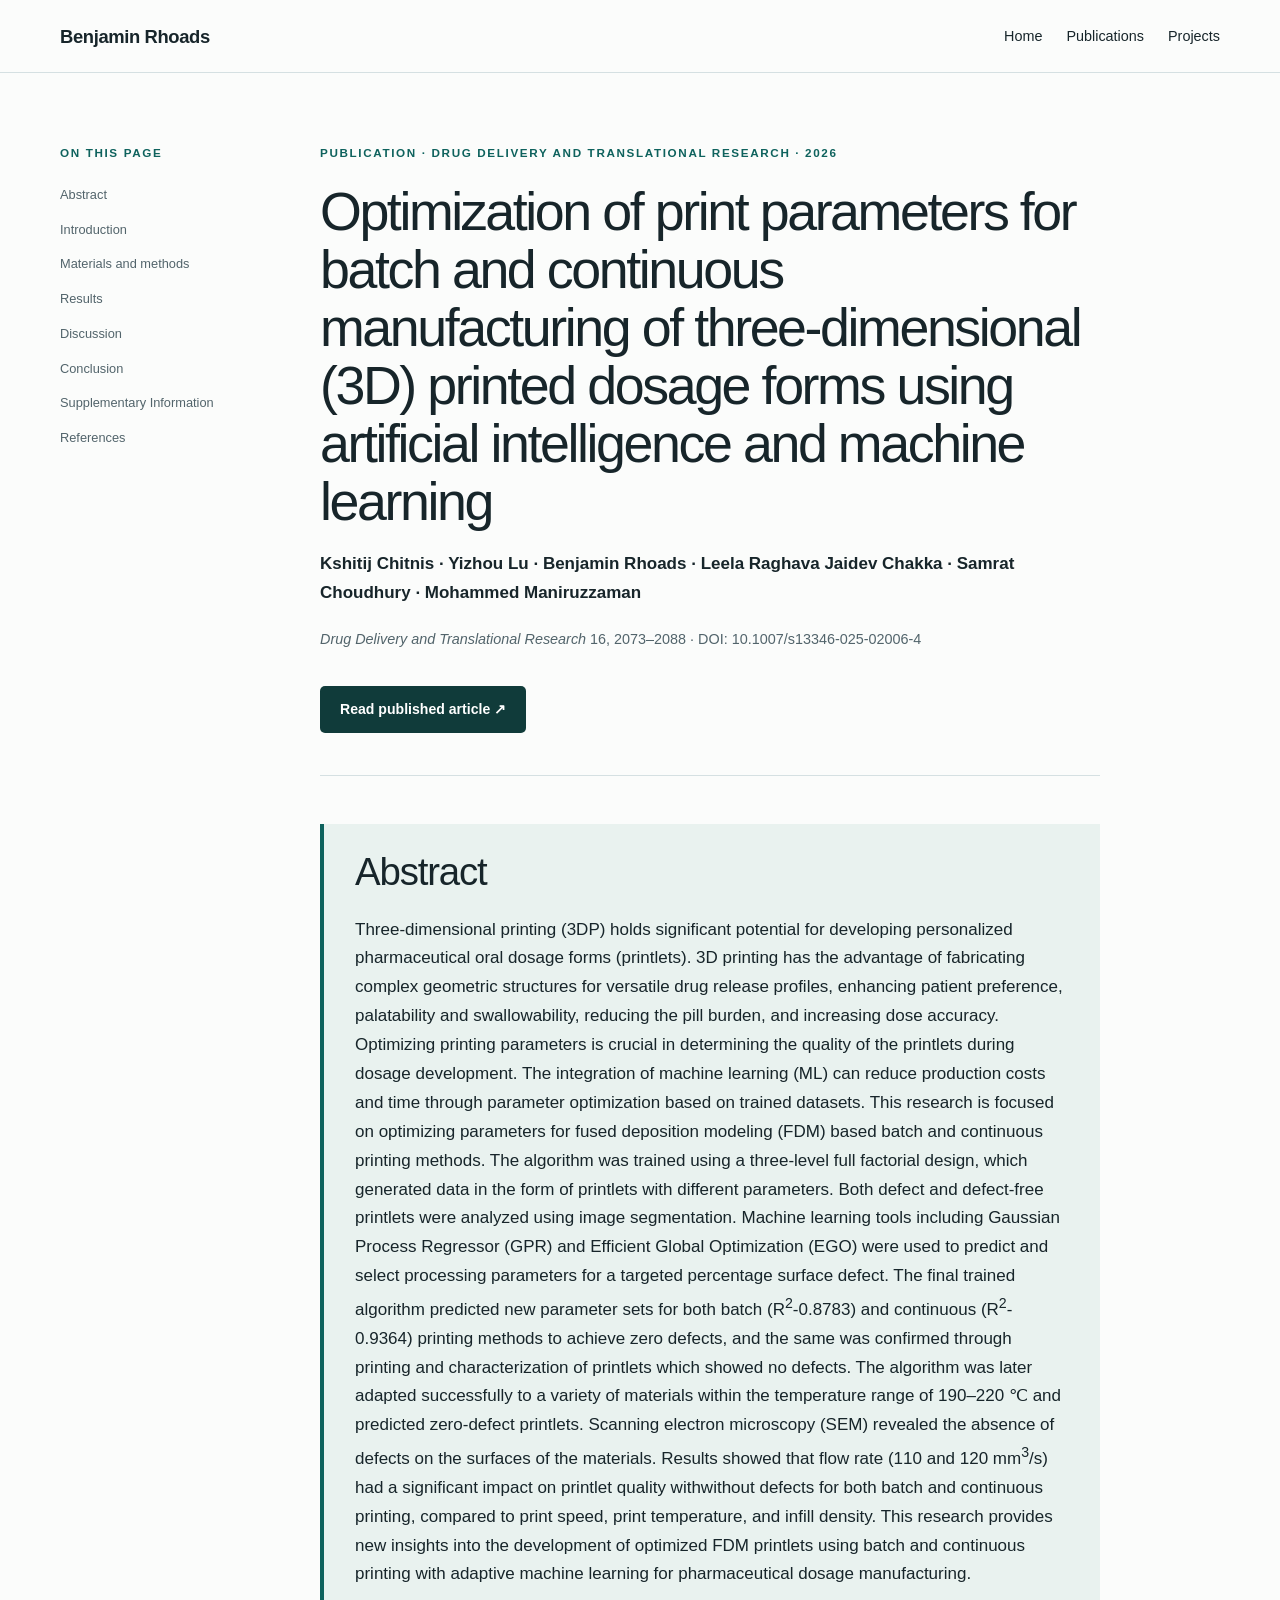
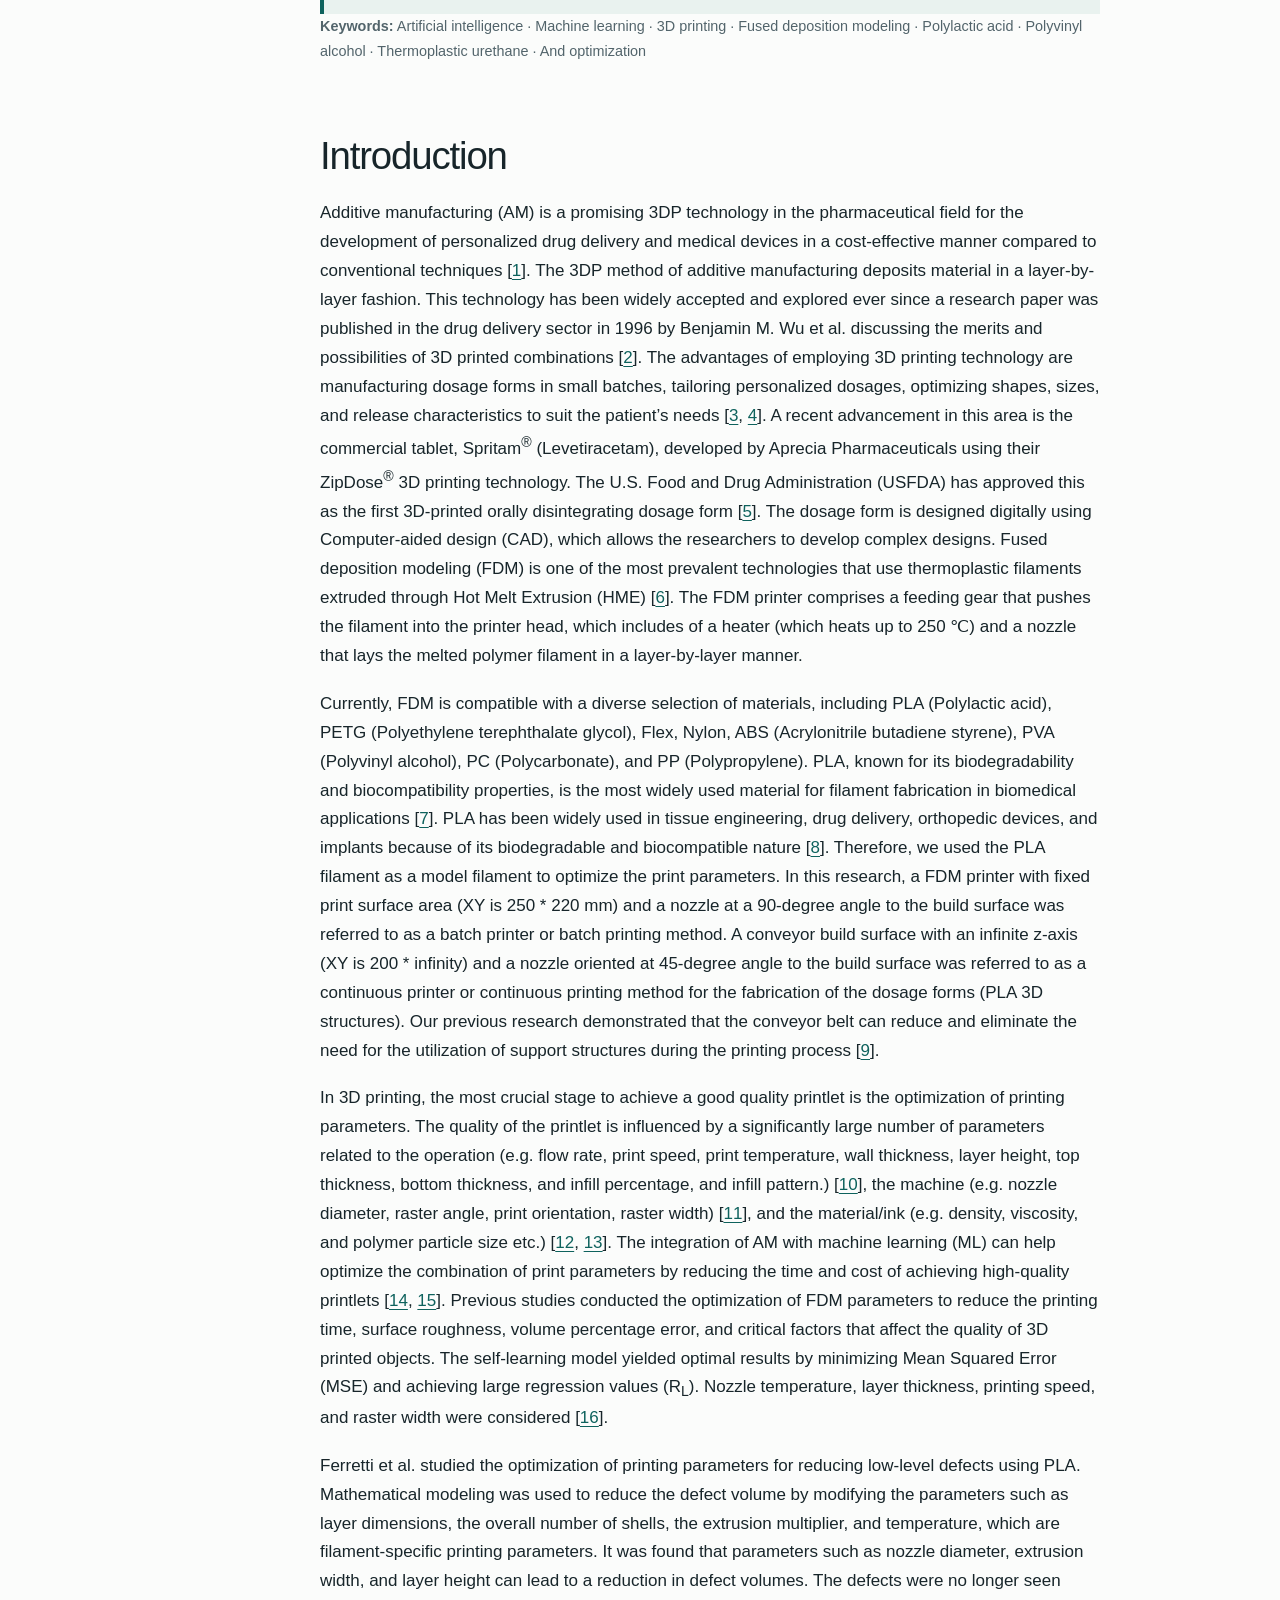
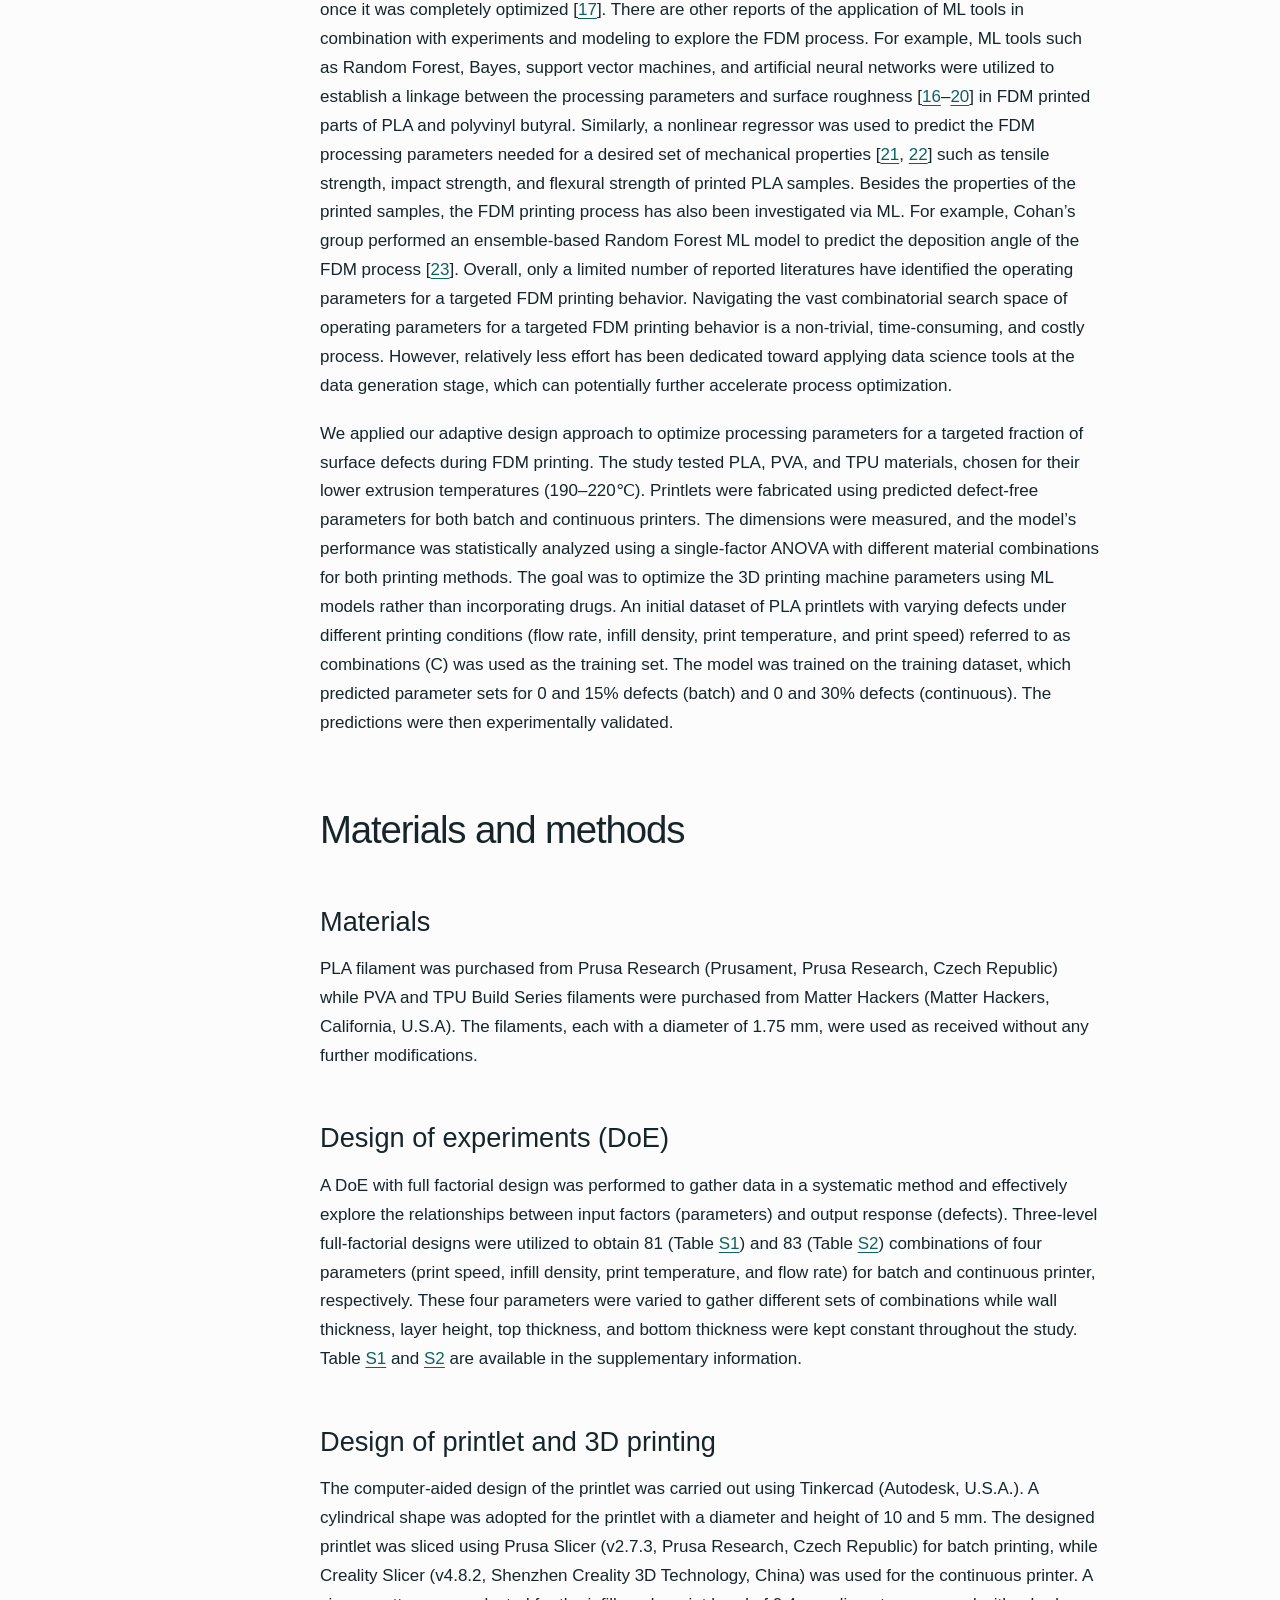
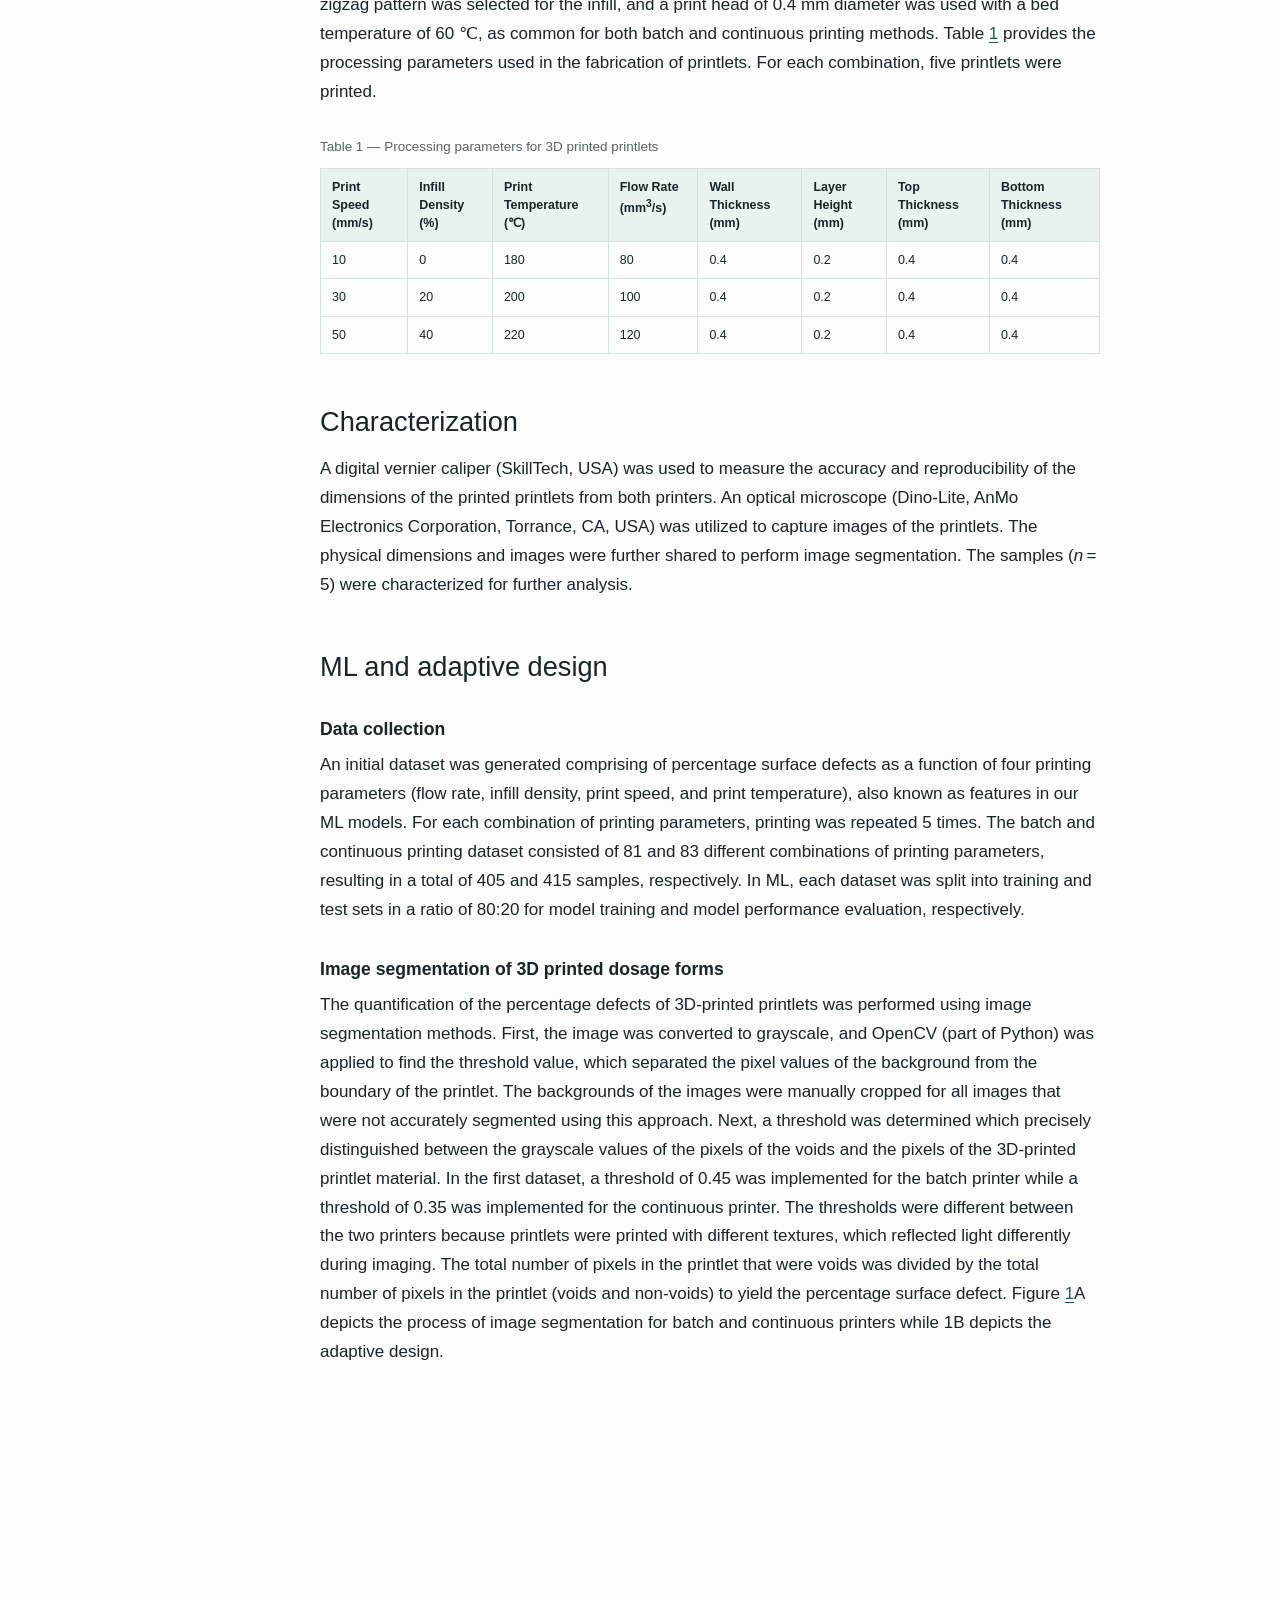
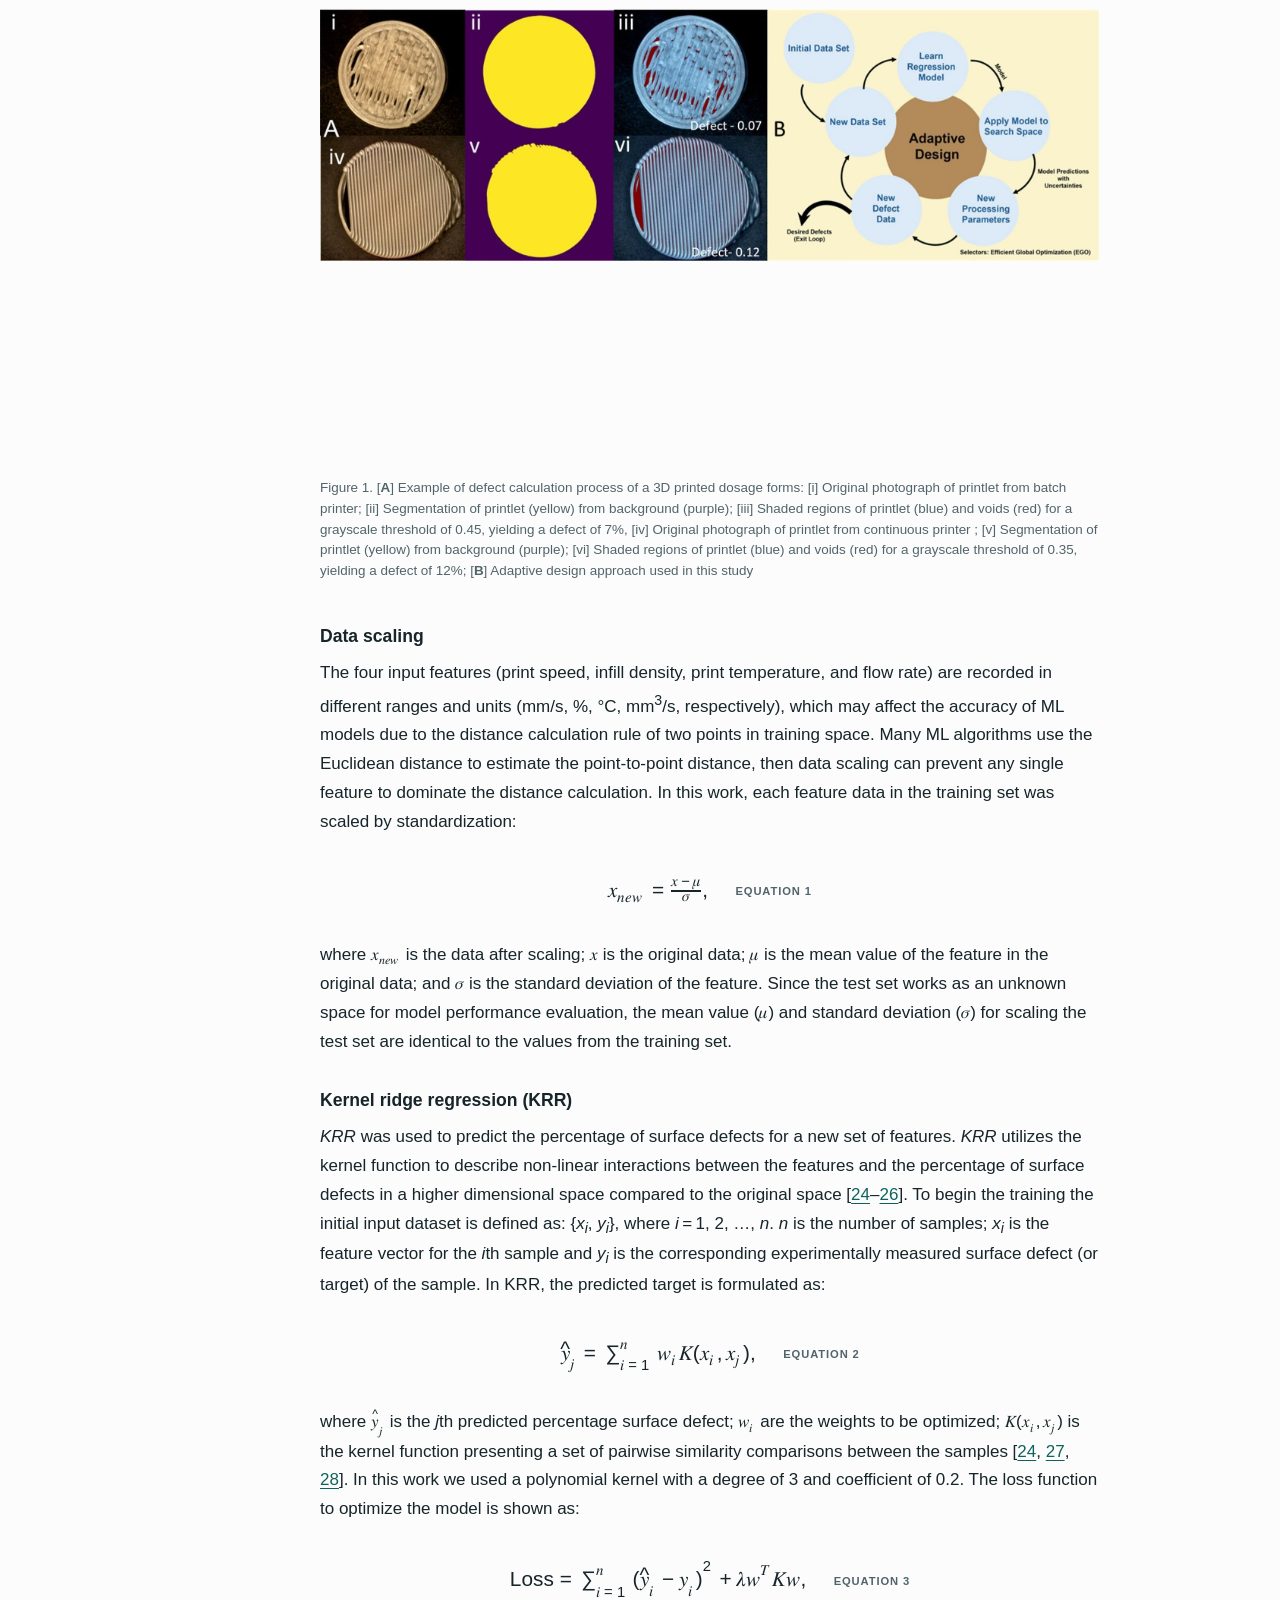
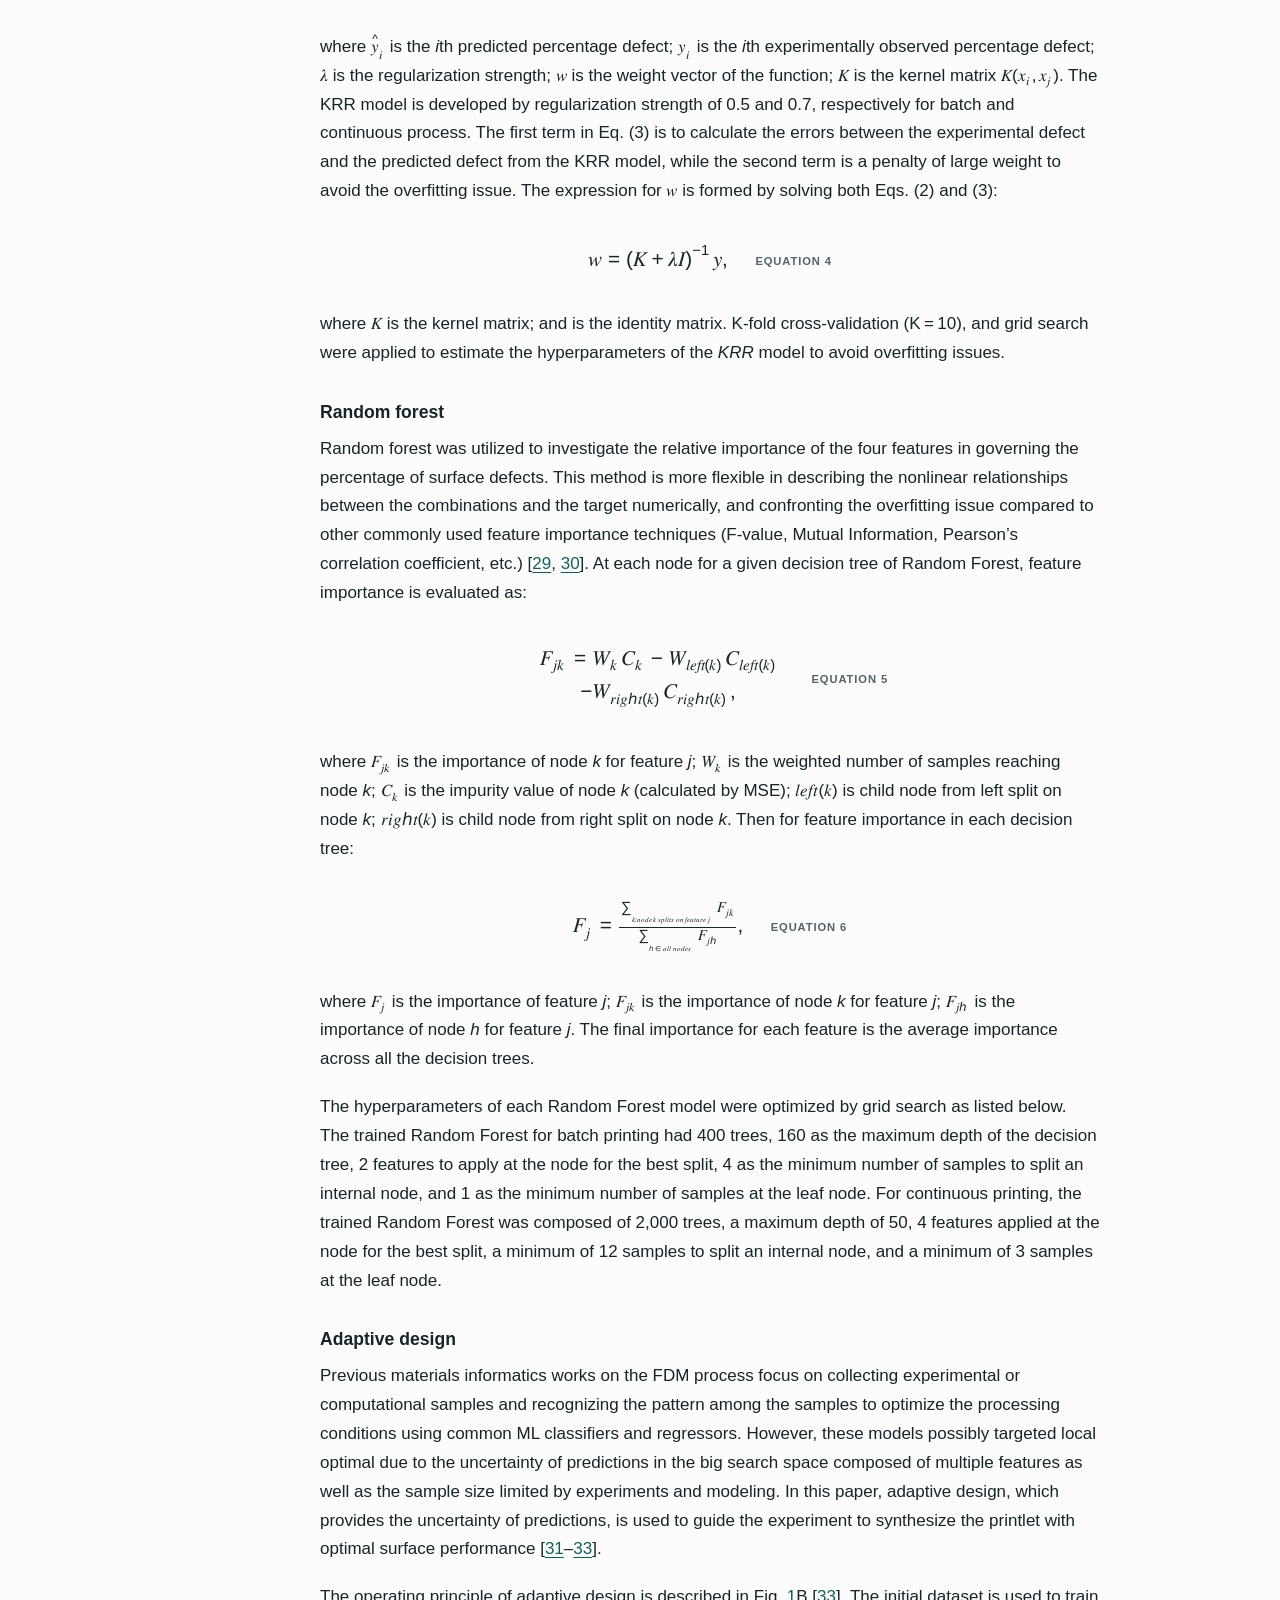
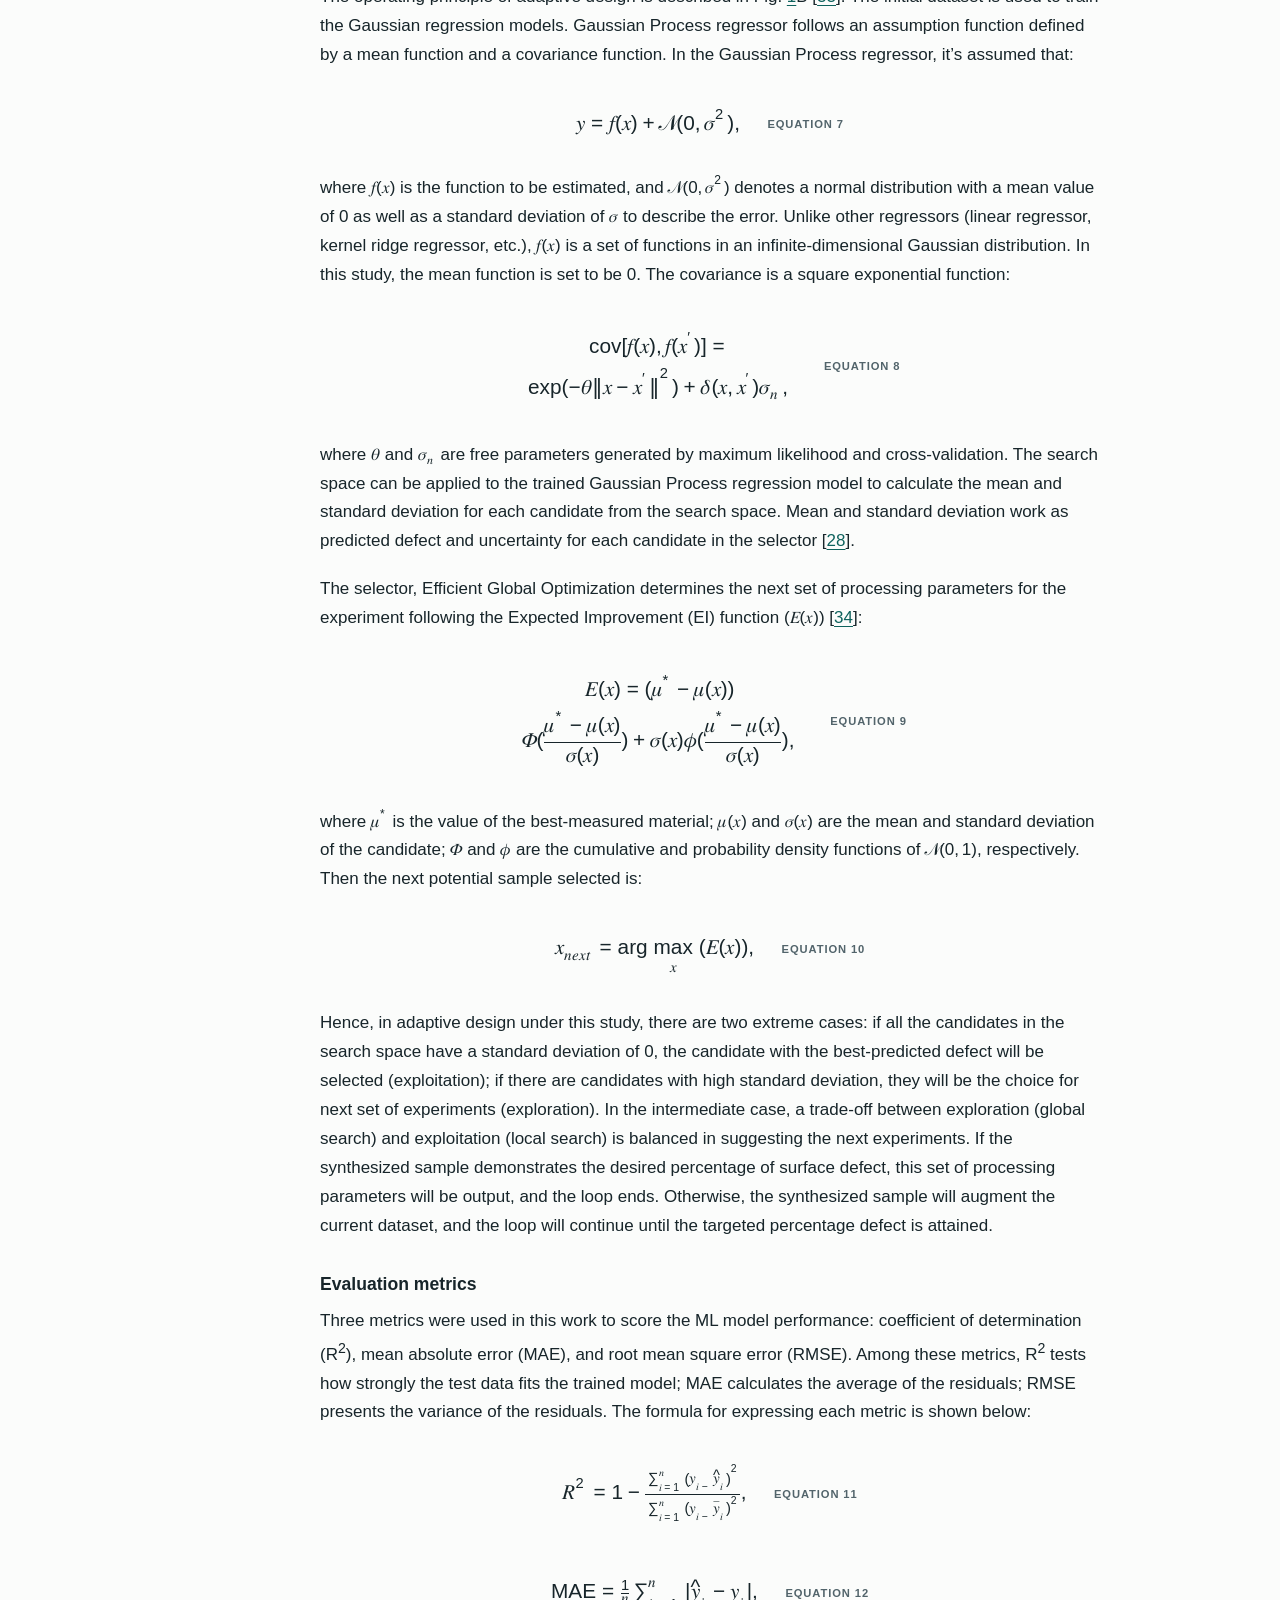
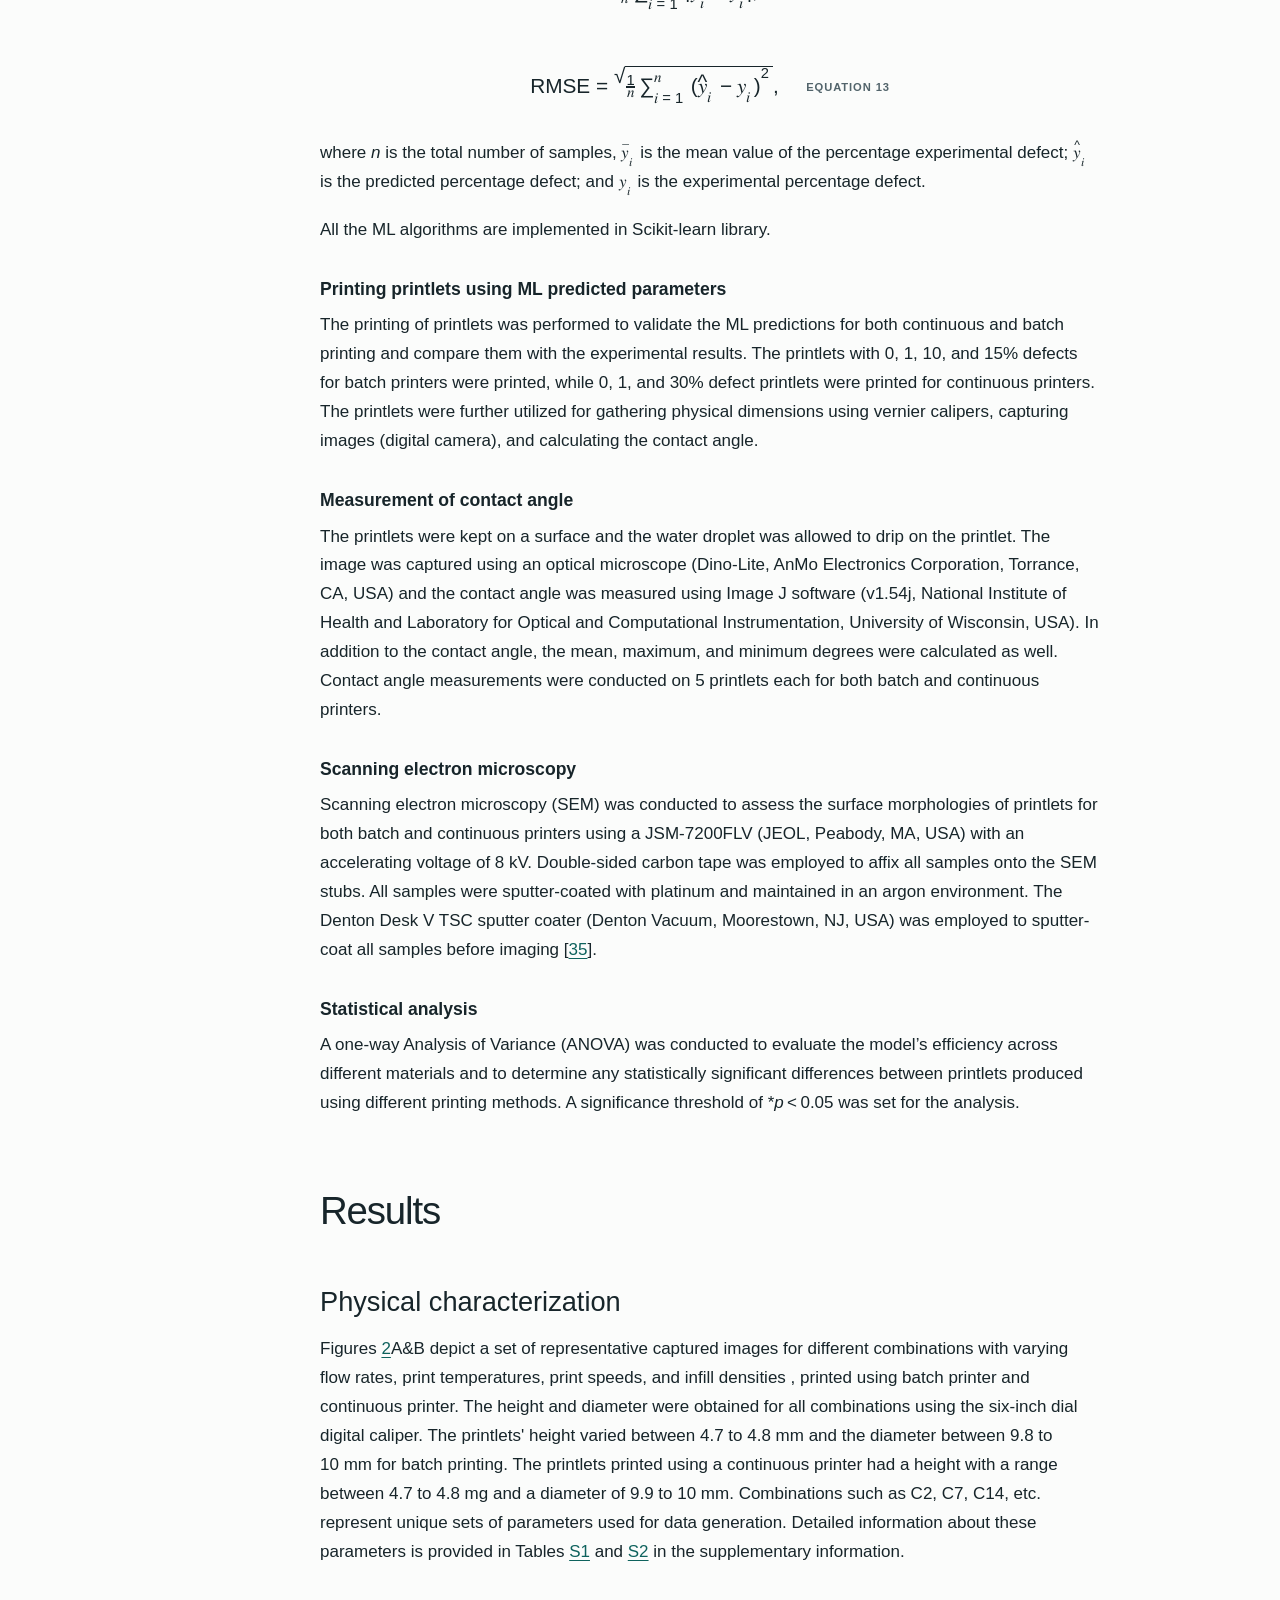
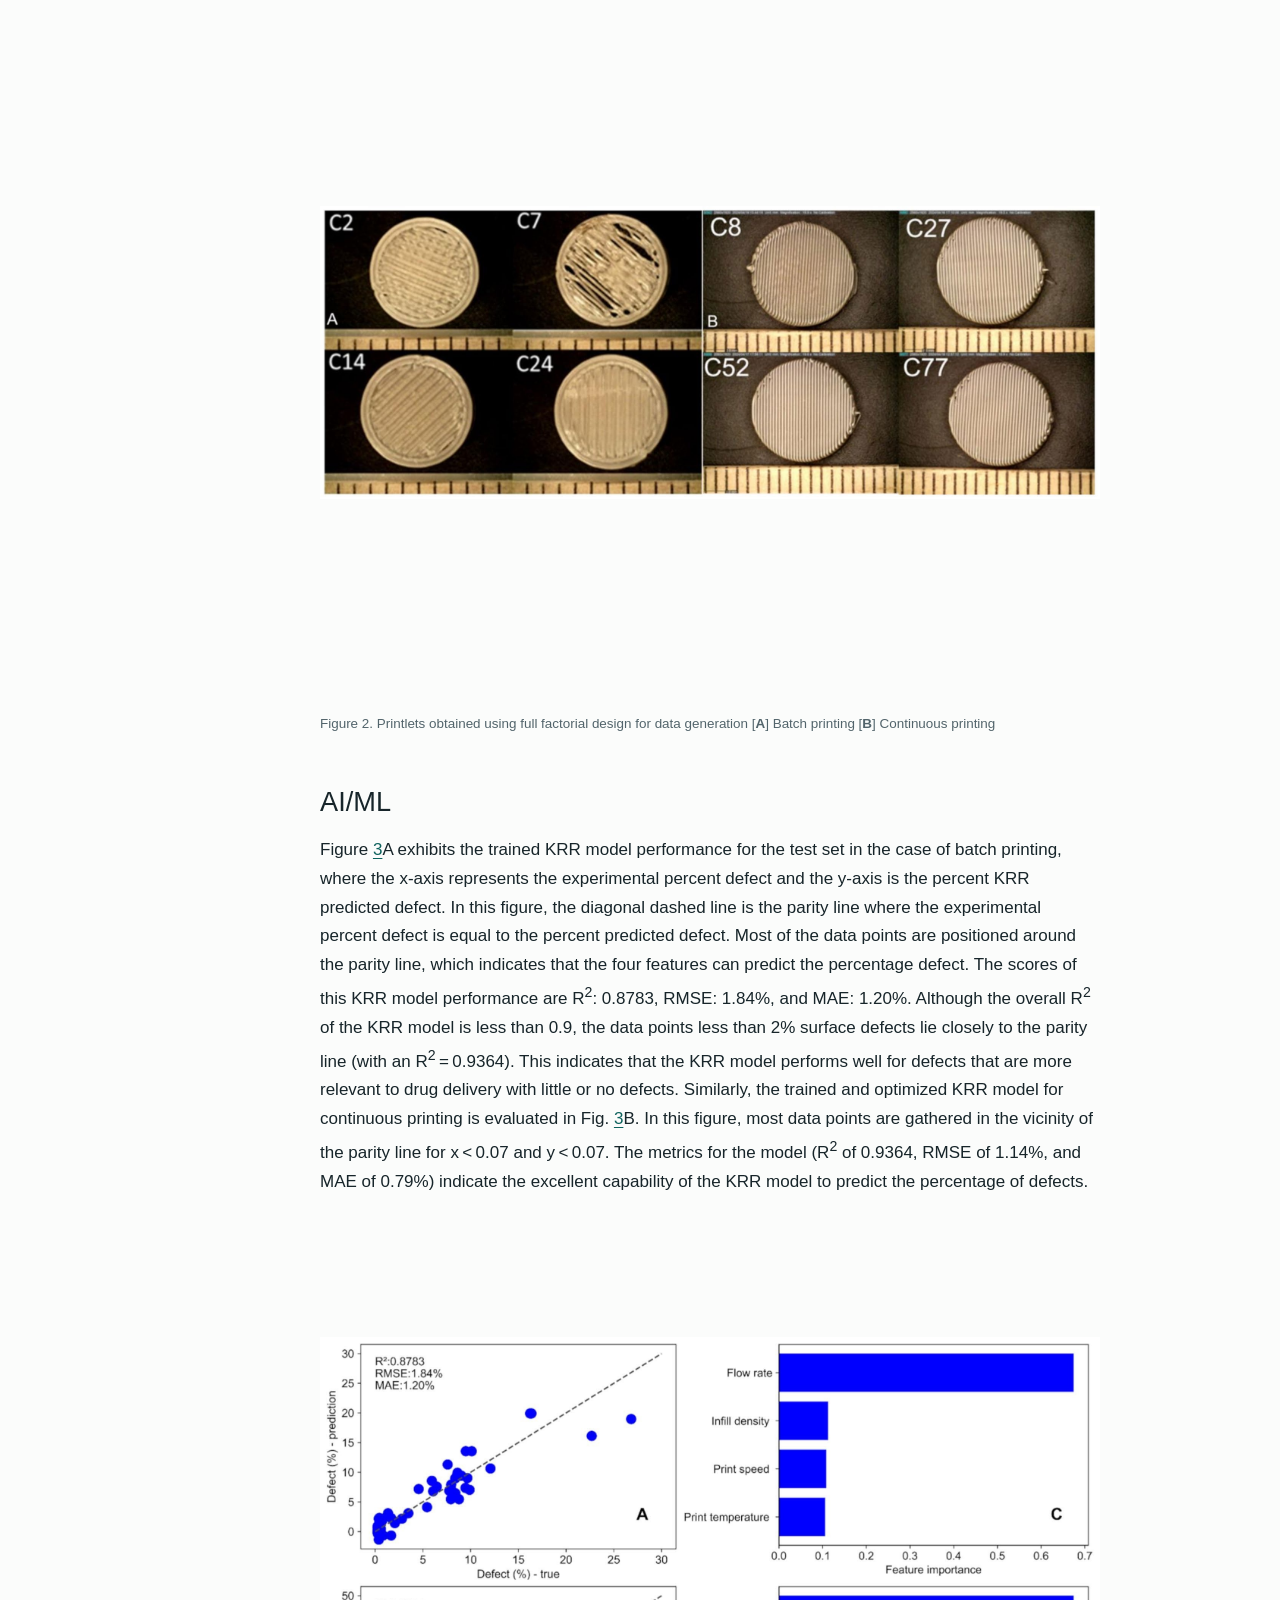
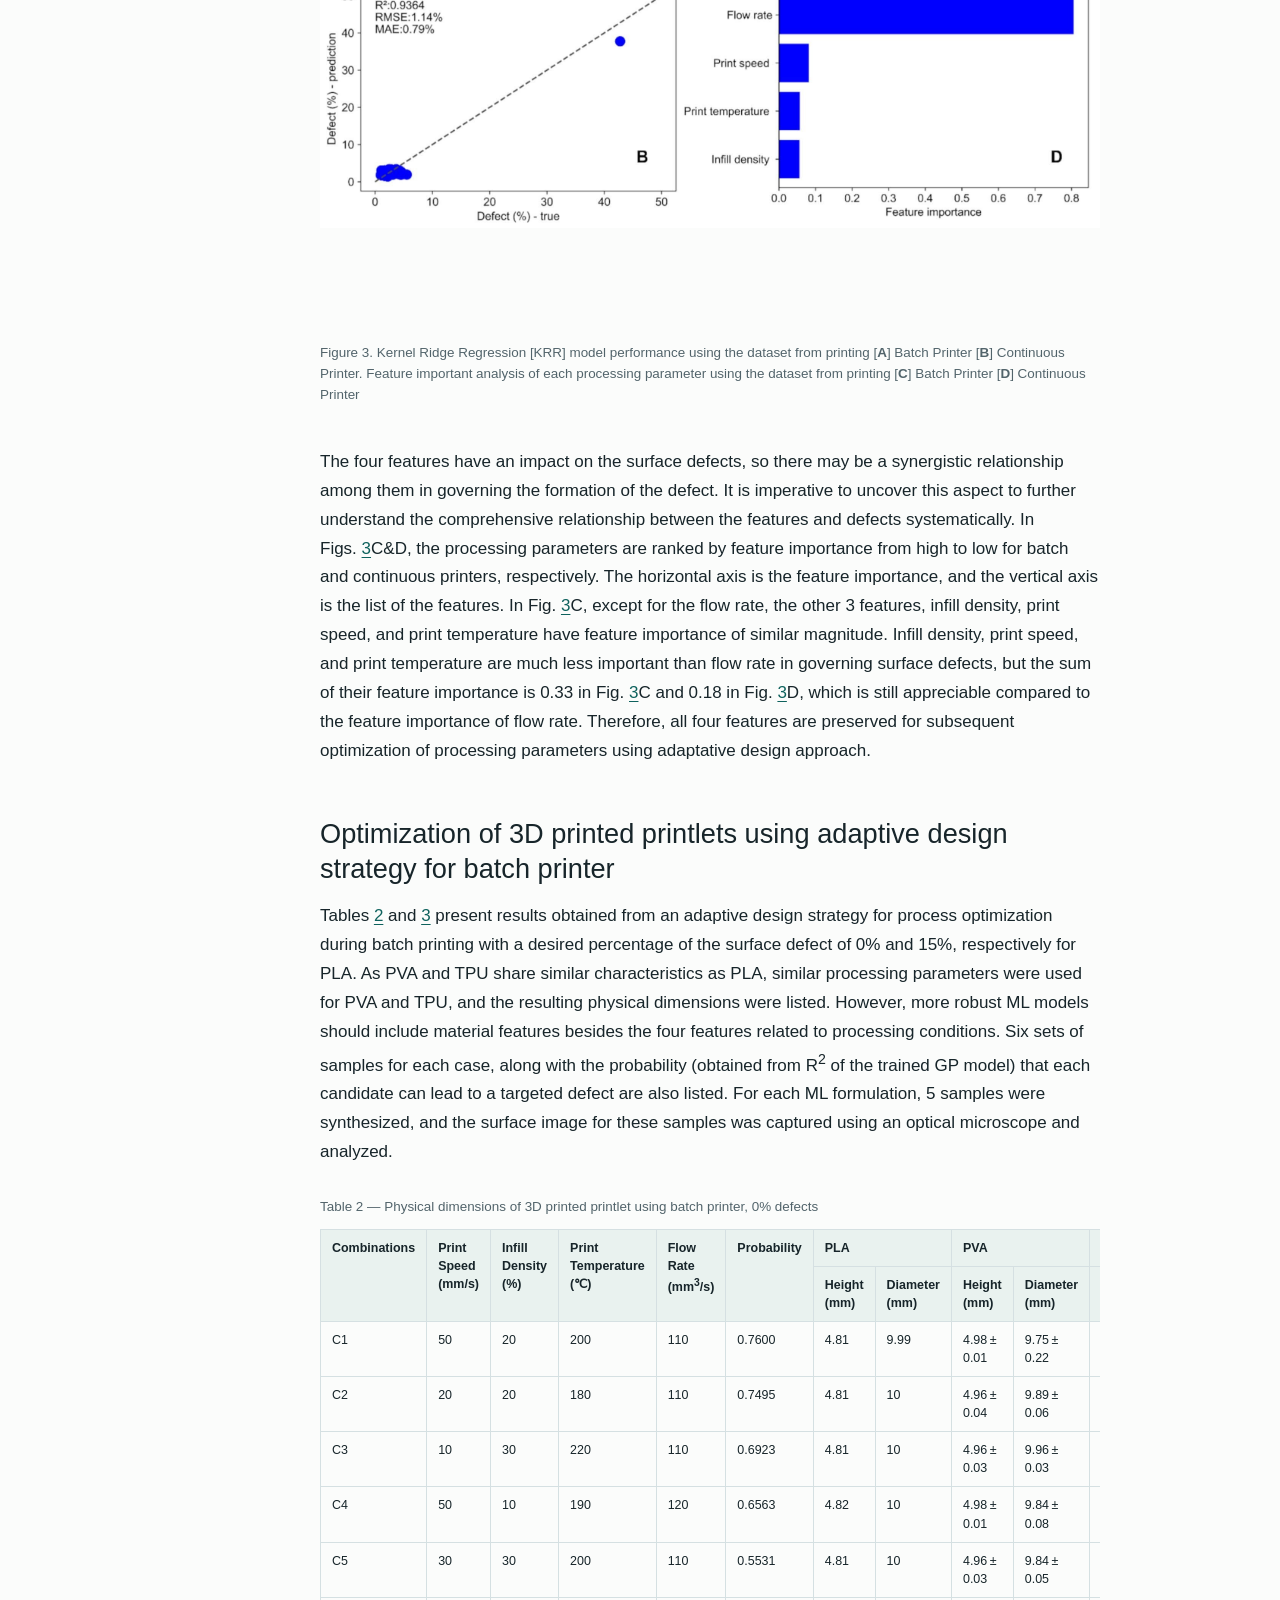
==== bioprinting-paper.html @ f0c6cfdf "Add welding and 3D printing publications" ====
<!doctype html>
<html lang="en">
<head>
  <meta charset="utf-8"><meta name="viewport" content="width=device-width,initial-scale=1">
  <meta name="description" content="Full published research article on AI and machine learning for 3D printed pharmaceutical dosage forms by Benjamin Rhoads and collaborators.">
  <title>Optimization of print parameters for batch and continuous manufacturing of three-dimensional (3D) printed dosage forms using artificial intelligence and machine learning | Benjamin Rhoads</title>
  <link rel="stylesheet" href="style.css?v=20260922-publications">
</head>
<body>
  <a class="skip-link" href="#main">Skip to content</a>
  <header class="site-header"><div class="wrap header-inner"><a class="brand" href="index.html">Benjamin Rhoads</a><nav aria-label="Main navigation"><a href="index.html">Home</a><a href="publications.html">Publications</a><a href="projects.html">Projects</a></nav></div></header>
  <main id="main" class="wrap paper-layout">
    <aside class="paper-sidebar" aria-label="Article navigation"><p class="eyebrow">On this page</p><a href="#abstract">Abstract</a><a href="#introduction">Introduction</a><a href="#materials-and-methods">Materials and methods</a><a href="#results">Results</a><a href="#discussion">Discussion</a><a href="#conclusion">Conclusion</a><a href="#supplementary-information">Supplementary Information</a><a href="#references">References</a></aside>
    <article class="paper">
      <div class="paper-top"><p class="eyebrow">Publication · Drug Delivery and Translational Research · 2026</p><h1>Optimization of print parameters for batch and continuous manufacturing of three-dimensional (3D) printed dosage forms using artificial intelligence and machine learning</h1><p class="authors">Kshitij Chitnis · Yizhou Lu · Benjamin Rhoads · Leela Raghava Jaidev Chakka · Samrat Choudhury · Mohammed Maniruzzaman</p><p class="journal"><em>Drug Delivery and Translational Research</em> 16, 2073–2088 · DOI: 10.1007/s13346-025-02006-4</p><div class="actions"><a class="button" href="https://doi.org/10.1007/s13346-025-02006-4" target="_blank" rel="noopener noreferrer">Read published article ↗</a></div></div>
      <section class="abstract"><h2 id="abstract">Abstract</h2><p>Three-dimensional printing (3DP) holds significant potential for developing personalized pharmaceutical oral dosage forms (printlets). 3D printing has the advantage of fabricating complex geometric structures for versatile drug release profiles, enhancing patient preference, palatability and swallowability, reducing the pill burden, and increasing dose accuracy. Optimizing printing parameters is crucial in determining the quality of the printlets during dosage development. The integration of machine learning (ML) can reduce production costs and time through parameter optimization based on trained datasets. This research is focused on optimizing parameters for fused deposition modeling (FDM) based batch and continuous printing methods. The algorithm was trained using a three-level full factorial design, which generated data in the form of printlets with different parameters. Both defect and defect-free printlets were analyzed using image segmentation. Machine learning tools including Gaussian Process Regressor (GPR) and Efficient Global Optimization (EGO) were used to predict and select processing parameters for a targeted percentage surface defect. The final trained algorithm predicted new parameter sets for both batch (R<sup>2</sup>-0.8783) and continuous (R<sup>2</sup>-0.9364) printing methods to achieve zero defects, and the same was confirmed through printing and characterization of printlets which showed no defects. The algorithm was later adapted successfully to a variety of materials within the temperature range of 190–220 ℃ and predicted zero-defect printlets. Scanning electron microscopy (SEM) revealed the absence of defects on the surfaces of the materials. Results showed that flow rate (110 and 120 mm<sup>3</sup>/s) had a significant impact on printlet quality withwithout defects for both batch and continuous printing, compared to print speed, print temperature, and infill density. This research provides new insights into the development of optimized FDM printlets using batch and continuous printing with adaptive machine learning for pharmaceutical dosage manufacturing.</p></section>
<p class="journal"><strong>Keywords:</strong> Artificial intelligence · Machine learning · 3D printing · Fused deposition modeling · Polylactic acid · Polyvinyl alcohol · Thermoplastic urethane · And optimization</p>
<h2 id="introduction">Introduction</h2>
<p>Additive manufacturing (AM) is a promising 3DP technology in the pharmaceutical field for the development of personalized drug delivery and medical devices in a cost-effective manner compared to conventional techniques [<a href="#ref-1">1</a>]. The 3DP method of additive manufacturing deposits material in a layer-by-layer fashion. This technology has been widely accepted and explored ever since a research paper was published in the drug delivery sector in 1996 by Benjamin M. Wu et al. discussing the merits and possibilities of 3D printed combinations [<a href="#ref-2">2</a>]. The advantages of employing 3D printing technology are manufacturing dosage forms in small batches, tailoring personalized dosages, optimizing shapes, sizes, and release characteristics to suit the patient’s needs [<a href="#ref-3">3</a>, <a href="#ref-4">4</a>]. A recent advancement in this area is the commercial tablet, Spritam<sup>®</sup> (Levetiracetam), developed by Aprecia Pharmaceuticals using their ZipDose<sup>®</sup> 3D printing technology. The U.S. Food and Drug Administration (USFDA) has approved this as the first 3D-printed orally disintegrating dosage form [<a href="#ref-5">5</a>]. The dosage form is designed digitally using Computer-aided design (CAD), which allows the researchers to develop complex designs. Fused deposition modeling (FDM) is one of the most prevalent technologies that use thermoplastic filaments extruded through Hot Melt Extrusion (HME) [<a href="#ref-6">6</a>]. The FDM printer comprises a feeding gear that pushes the filament into the printer head, which includes of a heater (which heats up to 250 ℃) and a nozzle that lays the melted polymer filament in a layer-by-layer manner.</p>
<p>Currently, FDM is compatible with a diverse selection of materials, including PLA (Polylactic acid), PETG (Polyethylene terephthalate glycol), Flex, Nylon, ABS (Acrylonitrile butadiene styrene), PVA (Polyvinyl alcohol), PC (Polycarbonate), and PP (Polypropylene). PLA, known for its biodegradability and biocompatibility properties, is the most widely used material for filament fabrication in biomedical applications [<a href="#ref-7">7</a>]. PLA has been widely used in tissue engineering, drug delivery, orthopedic devices, and implants because of its biodegradable and biocompatible nature [<a href="#ref-8">8</a>]. Therefore, we used the PLA filament as a model filament to optimize the print parameters. In this research, a FDM printer with fixed print surface area (XY is 250 * 220 mm) and a nozzle at a 90-degree angle to the build surface was referred to as a batch printer or batch printing method. A conveyor build surface with an infinite z-axis (XY is 200 * infinity) and a nozzle oriented at 45-degree angle to the build surface was referred to as a continuous printer or continuous printing method for the fabrication of the dosage forms (PLA 3D structures). Our previous research demonstrated that the conveyor belt can reduce and eliminate the need for the utilization of support structures during the printing process [<a href="#ref-9">9</a>].</p>
<p>In 3D printing, the most crucial stage to achieve a good quality printlet is the optimization of printing parameters. The quality of the printlet is influenced by a significantly large number of parameters related to the operation (e.g. flow rate, print speed, print temperature, wall thickness, layer height, top thickness, bottom thickness, and infill percentage, and infill pattern.) [<a href="#ref-10">10</a>], the machine (e.g. nozzle diameter, raster angle, print orientation, raster width) [<a href="#ref-11">11</a>], and the material/ink (e.g. density, viscosity, and polymer particle size etc.) [<a href="#ref-12">12</a>, <a href="#ref-13">13</a>]. The integration of AM with machine learning (ML) can help optimize the combination of print parameters by reducing the time and cost of achieving high-quality printlets [<a href="#ref-14">14</a>, <a href="#ref-15">15</a>]. Previous studies conducted the optimization of FDM parameters to reduce the printing time, surface roughness, volume percentage error, and critical factors that affect the quality of 3D printed objects. The self-learning model yielded optimal results by minimizing Mean Squared Error (MSE) and achieving large regression values (R<sub>L</sub>). Nozzle temperature, layer thickness, printing speed, and raster width were considered [<a href="#ref-16">16</a>].</p>
<p>Ferretti et al. studied the optimization of printing parameters for reducing low-level defects using PLA. Mathematical modeling was used to reduce the defect volume by modifying the parameters such as layer dimensions, the overall number of shells, the extrusion multiplier, and temperature, which are filament-specific printing parameters. It was found that parameters such as nozzle diameter, extrusion width, and layer height can lead to a reduction in defect volumes. The defects were no longer seen once it was completely optimized [<a href="#ref-17">17</a>]. There are other reports of the application of ML tools in combination with experiments and modeling to explore the FDM process. For example, ML tools such as Random Forest, Bayes, support vector machines, and artificial neural networks were utilized to establish a linkage between the processing parameters and surface roughness [<a href="#ref-16">16</a>–<a href="#ref-20">20</a>] in FDM printed parts of PLA and polyvinyl butyral. Similarly, a nonlinear regressor was used to predict the FDM processing parameters needed for a desired set of mechanical properties [<a href="#ref-21">21</a>, <a href="#ref-22">22</a>] such as tensile strength, impact strength, and flexural strength of printed PLA samples. Besides the properties of the printed samples, the FDM printing process has also been investigated via ML. For example, Cohan’s group performed an ensemble-based Random Forest ML model to predict the deposition angle of the FDM process [<a href="#ref-23">23</a>]. Overall, only a limited number of reported literatures have identified the operating parameters for a targeted FDM printing behavior. Navigating the vast combinatorial search space of operating parameters for a targeted FDM printing behavior is a non-trivial, time-consuming, and costly process. However, relatively less effort has been dedicated toward applying data science tools at the data generation stage, which can potentially further accelerate process optimization.</p>
<p>We applied our adaptive design approach to optimize processing parameters for a targeted fraction of surface defects during FDM printing. The study tested PLA, PVA, and TPU materials, chosen for their lower extrusion temperatures (190–220℃). Printlets were fabricated using predicted defect-free parameters for both batch and continuous printers. The dimensions were measured, and the model’s performance was statistically analyzed using a single-factor ANOVA with different material combinations for both printing methods. The goal was to optimize the 3D printing machine parameters using ML models rather than incorporating drugs. An initial dataset of PLA printlets with varying defects under different printing conditions (flow rate, infill density, print temperature, and print speed) referred to as combinations (C) was used as the training set. The model was trained on the training dataset, which predicted parameter sets for 0 and 15% defects (batch) and 0 and 30% defects (continuous). The predictions were then experimentally validated.</p>
<h2 id="materials-and-methods">Materials and methods</h2>
<h3 id="materials">Materials</h3>
<p>PLA filament was purchased from Prusa Research (Prusament, Prusa Research, Czech Republic) while PVA and TPU Build Series filaments were purchased from Matter Hackers (Matter Hackers, California, U.S.A). The filaments, each with a diameter of 1.75 mm, were used as received without any further modifications.</p>
<h3 id="design-of-experiments-doe">Design of experiments (DoE)</h3>
<p>A DoE with full factorial design was performed to gather data in a systematic method and effectively explore the relationships between input factors (parameters) and output response (defects). Three-level full-factorial designs were utilized to obtain 81 (Table <a href="https://doi.org/10.1007/s13346-025-02006-4" target="_blank" rel="noopener noreferrer">S1</a>) and 83 (Table <a href="https://doi.org/10.1007/s13346-025-02006-4" target="_blank" rel="noopener noreferrer">S2</a>) combinations of four parameters (print speed, infill density, print temperature, and flow rate) for batch and continuous printer, respectively. These four parameters were varied to gather different sets of combinations while wall thickness, layer height, top thickness, and bottom thickness were kept constant throughout the study. Table <a href="https://doi.org/10.1007/s13346-025-02006-4" target="_blank" rel="noopener noreferrer">S1</a> and <a href="https://doi.org/10.1007/s13346-025-02006-4" target="_blank" rel="noopener noreferrer">S2</a> are available in the supplementary information.</p>
<h3 id="design-of-printlet-and-3d-printing">Design of printlet and 3D printing</h3>
<p>The computer-aided design of the printlet was carried out using Tinkercad (Autodesk, U.S.A.). A cylindrical shape was adopted for the printlet with a diameter and height of 10 and 5 mm. The designed printlet was sliced using Prusa Slicer (v2.7.3, Prusa Research, Czech Republic) for batch printing, while Creality Slicer (v4.8.2, Shenzhen Creality 3D Technology, China) was used for the continuous printer. A zigzag pattern was selected for the infill, and a print head of 0.4 mm diameter was used with a bed temperature of 60 ℃, as common for both batch and continuous printing methods. Table <a href="#table-1">1</a> provides the processing parameters used in the fabrication of printlets. For each combination, five printlets were printed.</p>
<div class="table-scroll" id="table-1"><table><caption>Table 1 — Processing parameters for 3D printed printlets</caption><tbody><tr><th>Print Speed (mm/s)</th><th>Infill Density (%)</th><th>Print Temperature (℃)</th><th>Flow Rate (mm<sup>3</sup>/s)</th><th>Wall Thickness (mm)</th><th>Layer Height (mm)</th><th>Top Thickness (mm)</th><th>Bottom Thickness (mm)</th></tr><tr><td>10</td><td>0</td><td>180</td><td>80</td><td>0.4</td><td>0.2</td><td>0.4</td><td>0.4</td></tr><tr><td>30</td><td>20</td><td>200</td><td>100</td><td>0.4</td><td>0.2</td><td>0.4</td><td>0.4</td></tr><tr><td>50</td><td>40</td><td>220</td><td>120</td><td>0.4</td><td>0.2</td><td>0.4</td><td>0.4</td></tr></tbody></table></div>
<h3 id="characterization">Characterization</h3>
<p>A digital vernier caliper (SkillTech, USA) was used to measure the accuracy and reproducibility of the dimensions of the printed printlets from both printers. An optical microscope (Dino-Lite, AnMo Electronics Corporation, Torrance, CA, USA) was utilized to capture images of the printlets. The physical dimensions and images were further shared to perform image segmentation. The samples (<em>n</em> = 5) were characterized for further analysis.</p>
<h3 id="ml-and-adaptive-design">ML and adaptive design</h3>
<h4 id="data-collection">Data collection</h4>
<p>An initial dataset was generated comprising of percentage surface defects as a function of four printing parameters (flow rate, infill density, print speed, and print temperature), also known as features in our ML models. For each combination of printing parameters, printing was repeated 5 times. The batch and continuous printing dataset consisted of 81 and 83 different combinations of printing parameters, resulting in a total of 405 and 415 samples, respectively. In ML, each dataset was split into training and test sets in a ratio of 80:20 for model training and model performance evaluation, respectively.</p>
<h4 id="image-segmentation-of-3d-printed-dosage-forms">Image segmentation of 3D printed dosage forms</h4>
<p>The quantification of the percentage defects of 3D-printed printlets was performed using image segmentation methods. First, the image was converted to grayscale, and OpenCV (part of Python) was applied to find the threshold value, which separated the pixel values of the background from the boundary of the printlet. The backgrounds of the images were manually cropped for all images that were not accurately segmented using this approach. Next, a threshold was determined which precisely distinguished between the grayscale values of the pixels of the voids and the pixels of the 3D-printed printlet material. In the first dataset, a threshold of 0.45 was implemented for the batch printer while a threshold of 0.35 was implemented for the continuous printer. The thresholds were different between the two printers because printlets were printed with different textures, which reflected light differently during imaging. The total number of pixels in the printlet that were voids was divided by the total number of pixels in the printlet (voids and non-voids) to yield the percentage surface defect. Figure <a href="#figure-1">1</a>A depicts the process of image segmentation for batch and continuous printers while 1B depicts the adaptive design.</p>
<figure id="figure-1"><img src="assets/bioprinting/figure-1.jpg" width="2055" height="664" alt="Figure 1 from the final published bioprinting paper" loading="lazy"><figcaption>Figure 1. [<strong>A</strong>] Example of defect calculation process of a 3D printed dosage forms: [i] Original photograph of printlet from batch printer; [ii] Segmentation of printlet (yellow) from background (purple); [iii] Shaded regions of printlet (blue) and voids (red) for a grayscale threshold of 0.45, yielding a defect of 7%, [iv] Original photograph of printlet from continuous printer ; [v] Segmentation of printlet (yellow) from background (purple); [vi] Shaded regions of printlet (blue) and voids (red) for a grayscale threshold of 0.35, yielding a defect of 12%; [<strong>B</strong>] Adaptive design approach used in this study</figcaption></figure>
<h4 id="data-scaling">Data scaling</h4>
<p>The four input features (print speed, infill density, print temperature, and flow rate) are recorded in different ranges and units (mm/s, %, °C, mm<sup>3</sup>/s, respectively), which may affect the accuracy of ML models due to the distance calculation rule of two points in training space. Many ML algorithms use the Euclidean distance to estimate the point-to-point distance, then data scaling can prevent any single feature to dominate the distance calculation. In this work, each feature data in the training set was scaled by standardization:</p>
<div class="equation" id="equation-1"><math xmlns="http://www.w3.org/1998/Math/MathML" display="inline"><mrow><mrow><msub><mi>x</mi><mrow><mi>n</mi><mi>e</mi><mi>w</mi></mrow></msub></mrow><mo>&#x0003D;</mo><mfrac><mrow><mrow><mi>x</mi><mo>&#x02212;</mo><mi>&#x003BC;</mi></mrow></mrow><mrow><mi>&#x003C3;</mi></mrow></mfrac><mo>&#x0002C;</mo></mrow></math><span class="equation-number">Equation 1</span></div>
<p>where <math xmlns="http://www.w3.org/1998/Math/MathML" display="inline"><mrow><msub><mrow><mi>x</mi></mrow><mrow><mi>n</mi><mi>e</mi><mi>w</mi></mrow></msub></mrow></math> is the data after scaling; <math xmlns="http://www.w3.org/1998/Math/MathML" display="inline"><mrow><mi>x</mi></mrow></math> is the original data; <math xmlns="http://www.w3.org/1998/Math/MathML" display="inline"><mrow><mi>&#x003BC;</mi></mrow></math> is the mean value of the feature in the original data; and <math xmlns="http://www.w3.org/1998/Math/MathML" display="inline"><mrow><mi>&#x003C3;</mi></mrow></math> is the standard deviation of the feature. Since the test set works as an unknown space for model performance evaluation, the mean value (<math xmlns="http://www.w3.org/1998/Math/MathML" display="inline"><mrow><mi>&#x003BC;</mi><mo stretchy="false">&#x00029;</mo></mrow></math> and standard deviation (<math xmlns="http://www.w3.org/1998/Math/MathML" display="inline"><mrow><mi>&#x003C3;</mi></mrow></math>) for scaling the test set are identical to the values from the training set.</p>
<h4 id="kernel-ridge-regression-krr">Kernel ridge regression (KRR)</h4>
<p><em>KRR</em> was used to predict the percentage of surface defects for a new set of features. <em>KRR</em> utilizes the kernel function to describe non-linear interactions between the features and the percentage of surface defects in a higher dimensional space compared to the original space [<a href="#ref-24">24</a>–<a href="#ref-26">26</a>]. To begin the training the initial input dataset is defined as: {<em>x</em><sub><em>i</em></sub>, <em>y</em><sub><em>i</em></sub>}, where <em>i</em> = 1, 2, …, <em>n</em>. <em>n</em> is the number of samples; <em>x</em><sub><em>i</em></sub> is the feature vector for the <em>i</em>th sample and <em>y</em><sub><em>i</em></sub> is the corresponding experimentally measured surface defect (or target) of the sample. In KRR, the predicted target is formulated as:</p>
<div class="equation" id="equation-2"><math xmlns="http://www.w3.org/1998/Math/MathML" display="inline"><mrow><mrow><msub><mover accent="true"><mi>y</mi><mo>&#x0005E;</mo></mover><mi>j</mi></msub></mrow><mo>&#x0003D;</mo><munderover><mo>&#x02211;</mo><mrow><mi>i</mi><mo>&#x0003D;</mo><mn>1</mn></mrow><mi>n</mi></munderover><mrow><mrow><msub><mi>w</mi><mi>i</mi></msub></mrow><mi>K</mi><mrow><mo stretchy="true" fence="true" form="prefix">&#x00028;</mo><mrow><mrow><msub><mi>x</mi><mi>i</mi></msub></mrow><mo>&#x0002C;</mo><mrow><msub><mi>x</mi><mi>j</mi></msub></mrow></mrow><mo stretchy="true" fence="true" form="postfix">&#x00029;</mo></mrow></mrow><mo>&#x0002C;</mo></mrow></math><span class="equation-number">Equation 2</span></div>
<p>where <math xmlns="http://www.w3.org/1998/Math/MathML" display="inline"><mrow><msub><mrow><mover><mrow><mi>y</mi></mrow><mo>&#x0005E;</mo></mover></mrow><mrow><mi>j</mi></mrow></msub></mrow></math> is the <em>j</em>th predicted percentage surface defect; <math xmlns="http://www.w3.org/1998/Math/MathML" display="inline"><mrow><msub><mrow><mi>w</mi></mrow><mrow><mi>i</mi></mrow></msub></mrow></math> are the weights to be optimized; <math xmlns="http://www.w3.org/1998/Math/MathML" display="inline"><mrow><mi>K</mi><mrow><mo stretchy="true" fence="true" form="prefix">&#x00028;</mo><mrow><mrow><msub><mi>x</mi><mi>i</mi></msub></mrow><mo>&#x0002C;</mo><mrow><msub><mi>x</mi><mi>j</mi></msub></mrow></mrow><mo stretchy="true" fence="true" form="postfix">&#x00029;</mo></mrow></mrow></math> is the kernel function presenting a set of pairwise similarity comparisons between the samples [<a href="#ref-24">24</a>, <a href="#ref-27">27</a>, <a href="#ref-28">28</a>]. In this work we used a polynomial kernel with a degree of 3 and coefficient of 0.2. The loss function to optimize the model is shown as:</p>
<div class="equation" id="equation-3"><math xmlns="http://www.w3.org/1998/Math/MathML" display="inline"><mrow><mrow><mrow><mi mathvariant="normal">L</mi><mi mathvariant="normal">o</mi><mi mathvariant="normal">s</mi><mi mathvariant="normal">s</mi></mrow></mrow><mo>&#x0003D;</mo><munderover><mo>&#x02211;</mo><mrow><mi>i</mi><mo>&#x0003D;</mo><mn>1</mn></mrow><mi>n</mi></munderover><mrow><mrow><msup><mrow><mo stretchy="false">&#x00028;</mo><mrow><msub><mrow><mover accent="true"><mi>y</mi><mo>&#x0005E;</mo></mover></mrow><mi>i</mi></msub></mrow><mo>&#x02212;</mo><mrow><msub><mi>y</mi><mi>i</mi></msub></mrow><mo stretchy="false">&#x00029;</mo></mrow><mn>2</mn></msup></mrow><mo>&#x0002B;</mo><mi>&#x003BB;</mi><mrow><msup><mi>w</mi><mi>T</mi></msup></mrow><mi>K</mi><mi>w</mi></mrow><mo>&#x0002C;</mo></mrow></math><span class="equation-number">Equation 3</span></div>
<p>where <math xmlns="http://www.w3.org/1998/Math/MathML" display="inline"><mrow><msub><mrow><mover><mrow><mi>y</mi></mrow><mo>&#x0005E;</mo></mover></mrow><mrow><mi>i</mi></mrow></msub></mrow></math> is the <em>i</em>th predicted percentage defect; <math xmlns="http://www.w3.org/1998/Math/MathML" display="inline"><mrow><msub><mrow><mi>y</mi></mrow><mrow><mi>i</mi></mrow></msub></mrow></math> is the <em>i</em>th experimentally observed percentage defect; <math xmlns="http://www.w3.org/1998/Math/MathML" display="inline"><mrow><mi>&#x003BB;</mi></mrow></math> is the regularization strength; <math xmlns="http://www.w3.org/1998/Math/MathML" display="inline"><mrow><mi>w</mi></mrow></math> is the weight vector of the function; <math xmlns="http://www.w3.org/1998/Math/MathML" display="inline"><mrow><mi>K</mi></mrow></math> is the kernel matrix <math xmlns="http://www.w3.org/1998/Math/MathML" display="inline"><mrow><mi>K</mi><mrow><mo stretchy="true" fence="true" form="prefix">&#x00028;</mo><mrow><mrow><msub><mi>x</mi><mi>i</mi></msub></mrow><mo>&#x0002C;</mo><mrow><msub><mi>x</mi><mi>j</mi></msub></mrow></mrow><mo stretchy="true" fence="true" form="postfix">&#x00029;</mo></mrow></mrow></math>. The KRR model is developed by regularization strength of 0.5 and 0.7, respectively for batch and continuous process. The first term in Eq. (3) is to calculate the errors between the experimental defect and the predicted defect from the KRR model, while the second term is a penalty of large weight to avoid the overfitting issue. The expression for <math xmlns="http://www.w3.org/1998/Math/MathML" display="inline"><mrow><mi>w</mi></mrow></math> is formed by solving both Eqs. (2) and (3):</p>
<div class="equation" id="equation-4"><math xmlns="http://www.w3.org/1998/Math/MathML" display="inline"><mrow><mi>w</mi><mo>&#x0003D;</mo><mrow><mo stretchy="false">&#x00028;</mo><mi>K</mi><mo>&#x0002B;</mo><mi>&#x003BB;</mi><mi>I</mi><msup><mo stretchy="false">&#x00029;</mo><mrow><mo>&#x02212;</mo><mn>1</mn></mrow></msup></mrow><mi>y</mi><mo>&#x0002C;</mo></mrow></math><span class="equation-number">Equation 4</span></div>
<p>where <math xmlns="http://www.w3.org/1998/Math/MathML" display="inline"><mrow><mi>K</mi></mrow></math> is the kernel matrix; and is the identity matrix. K-fold cross-validation (K = 10), and grid search were applied to estimate the hyperparameters of the <em>KRR</em> model to avoid overfitting issues.</p>
<h4 id="random-forest">Random forest</h4>
<p>Random forest was utilized to investigate the relative importance of the four features in governing the percentage of surface defects. This method is more flexible in describing the nonlinear relationships between the combinations and the target numerically, and confronting the overfitting issue compared to other commonly used feature importance techniques (F-value, Mutual Information, Pearson’s correlation coefficient, etc.) [<a href="#ref-29">29</a>, <a href="#ref-30">30</a>]. At each node for a given decision tree of Random Forest, feature importance is evaluated as:</p>
<div class="equation" id="equation-5"><math xmlns="http://www.w3.org/1998/Math/MathML" display="inline"><mrow><mtable rowspacing="0.5em" columnspacing="1em" displaystyle="true"><mtr><mtd><mrow><msub><mi>F</mi><mrow><mi>j</mi><mi>k</mi></mrow></msub></mrow><mo>&#x0003D;</mo><mrow><msub><mi>W</mi><mi>k</mi></msub></mrow><mrow><msub><mi>C</mi><mi>k</mi></msub></mrow><mo>&#x02212;</mo><mrow><msub><mi>W</mi><mrow><mi>l</mi><mi>e</mi><mi>f</mi><mi>t</mi><mrow><mo stretchy="true" fence="true" form="prefix">&#x00028;</mo><mi>k</mi><mo stretchy="true" fence="true" form="postfix">&#x00029;</mo></mrow></mrow></msub></mrow><mrow><msub><mi>C</mi><mrow><mi>l</mi><mi>e</mi><mi>f</mi><mi>t</mi><mrow><mo stretchy="true" fence="true" form="prefix">&#x00028;</mo><mi>k</mi><mo stretchy="true" fence="true" form="postfix">&#x00029;</mo></mrow></mrow></msub></mrow></mtd></mtr><mtr><mtd><mo>&#x02212;</mo><mrow><msub><mi>W</mi><mrow><mi>r</mi><mi>i</mi><mi>g</mi><mi>h</mi><mi>t</mi><mrow><mo stretchy="true" fence="true" form="prefix">&#x00028;</mo><mi>k</mi><mo stretchy="true" fence="true" form="postfix">&#x00029;</mo></mrow></mrow></msub></mrow><mrow><msub><mi>C</mi><mrow><mi>r</mi><mi>i</mi><mi>g</mi><mi>h</mi><mi>t</mi><mrow><mo stretchy="true" fence="true" form="prefix">&#x00028;</mo><mi>k</mi><mo stretchy="true" fence="true" form="postfix">&#x00029;</mo></mrow></mrow></msub></mrow><mo>&#x0002C;</mo></mtd></mtr></mtable></mrow></math><span class="equation-number">Equation 5</span></div>
<p>where <math xmlns="http://www.w3.org/1998/Math/MathML" display="inline"><mrow><mrow><msub><mi>F</mi><mrow><mi>j</mi><mi>k</mi></mrow></msub></mrow></mrow></math> is the importance of node <em>k</em> for feature <em>j</em>; <math xmlns="http://www.w3.org/1998/Math/MathML" display="inline"><mrow><mrow><msub><mi>W</mi><mi>k</mi></msub></mrow></mrow></math> is the weighted number of samples reaching node <em>k</em>; <math xmlns="http://www.w3.org/1998/Math/MathML" display="inline"><mrow><mrow><msub><mi>C</mi><mi>k</mi></msub></mrow></mrow></math> is the impurity value of node <em>k</em> (calculated by MSE); <math xmlns="http://www.w3.org/1998/Math/MathML" display="inline"><mrow><mrow><mi>l</mi><mi>e</mi><mi>f</mi><mi>t</mi><mo stretchy="false">&#x00028;</mo><mi>k</mi><mo stretchy="false">&#x00029;</mo></mrow></mrow></math> is child node from left split on node <em>k</em>; <math xmlns="http://www.w3.org/1998/Math/MathML" display="inline"><mrow><mi>r</mi><mi>i</mi><mi>g</mi><mi>h</mi><mi>t</mi><mo stretchy="false">&#x00028;</mo><mi>k</mi><mo stretchy="false">&#x00029;</mo></mrow></math> is child node from right split on node <em>k</em>. Then for feature importance in each decision tree:</p>
<div class="equation" id="equation-6"><math xmlns="http://www.w3.org/1998/Math/MathML" display="inline"><mrow><mrow><msub><mi>F</mi><mi>j</mi></msub></mrow><mo>&#x0003D;</mo><mfrac><mrow><mrow><msub><mo>&#x02211;</mo><mrow><msub><mi /><mrow><mi>k</mi><mi>:</mi><mi>n</mi><mi>o</mi><mi>d</mi><mi>e</mi><mspace width="0.222em" /><mi>k</mi><mspace width="0.222em" /><mi>s</mi><mi>p</mi><mi>l</mi><mi>i</mi><mi>t</mi><mi>s</mi><mspace width="0.222em" /><mi>o</mi><mi>n</mi><mspace width="0.222em" /><mi>f</mi><mi>e</mi><mi>a</mi><mi>t</mi><mi>u</mi><mi>r</mi><mi>e</mi><mspace width="0.222em" /><mi>j</mi></mrow></msub></mrow></msub><mrow><mrow><msub><mi>F</mi><mrow><mi>j</mi><mi>k</mi></mrow></msub></mrow></mrow></mrow></mrow><mrow><mrow><msub><mo>&#x02211;</mo><mrow><msub><mi /><mrow><mi>h</mi><mo>&#x02208;</mo><mi>a</mi><mi>l</mi><mi>l</mi><mspace width="0.222em" /><mi>n</mi><mi>o</mi><mi>d</mi><mi>e</mi><mi>s</mi></mrow></msub></mrow></msub><mrow><mrow><msub><mi>F</mi><mrow><mi>j</mi><mi>h</mi></mrow></msub></mrow></mrow></mrow></mrow></mfrac><mo>&#x0002C;</mo></mrow></math><span class="equation-number">Equation 6</span></div>
<p>where <math xmlns="http://www.w3.org/1998/Math/MathML" display="inline"><mrow><mrow><msub><mi>F</mi><mi>j</mi></msub></mrow></mrow></math> is the importance of feature <em>j</em>; <math xmlns="http://www.w3.org/1998/Math/MathML" display="inline"><mrow><mrow><msub><mi>F</mi><mrow><mi>j</mi><mi>k</mi></mrow></msub></mrow></mrow></math> is the importance of node <em>k</em> for feature <em>j</em>; <math xmlns="http://www.w3.org/1998/Math/MathML" display="inline"><mrow><mrow><msub><mi>F</mi><mrow><mi>j</mi><mi>h</mi></mrow></msub></mrow></mrow></math> is the importance of node <em>h</em> for feature <em>j</em>. The final importance for each feature is the average importance across all the decision trees.</p>
<p>The hyperparameters of each Random Forest model were optimized by grid search as listed below. The trained Random Forest for batch printing had 400 trees, 160 as the maximum depth of the decision tree, 2 features to apply at the node for the best split, 4 as the minimum number of samples to split an internal node, and 1 as the minimum number of samples at the leaf node. For continuous printing, the trained Random Forest was composed of 2,000 trees, a maximum depth of 50, 4 features applied at the node for the best split, a minimum of 12 samples to split an internal node, and a minimum of 3 samples at the leaf node.</p>
<h4 id="adaptive-design">Adaptive design</h4>
<p>Previous materials informatics works on the FDM process focus on collecting experimental or computational samples and recognizing the pattern among the samples to optimize the processing conditions using common ML classifiers and regressors. However, these models possibly targeted local optimal due to the uncertainty of predictions in the big search space composed of multiple features as well as the sample size limited by experiments and modeling. In this paper, adaptive design, which provides the uncertainty of predictions, is used to guide the experiment to synthesize the printlet with optimal surface performance [<a href="#ref-31">31</a>–<a href="#ref-33">33</a>].</p>
<p>The operating principle of adaptive design is described in Fig. <a href="#figure-1">1</a>B [<a href="#ref-33">33</a>]. The initial dataset is used to train the Gaussian regression models. Gaussian Process regressor follows an assumption function defined by a mean function and a covariance function. In the Gaussian Process regressor, it’s assumed that:</p>
<div class="equation" id="equation-7"><math xmlns="http://www.w3.org/1998/Math/MathML" display="inline"><mrow><mi>y</mi><mo>&#x0003D;</mo><mi>f</mi><mrow><mo stretchy="true" fence="true" form="prefix">&#x00028;</mo><mi>x</mi><mo stretchy="true" fence="true" form="postfix">&#x00029;</mo></mrow><mo>&#x0002B;</mo><mi>&#x1D4A9;</mi><mrow><mo stretchy="true" fence="true" form="prefix">&#x00028;</mo><mrow><mn>0</mn><mo>&#x0002C;</mo><mrow><msup><mi>&#x003C3;</mi><mn>2</mn></msup></mrow></mrow><mo stretchy="true" fence="true" form="postfix">&#x00029;</mo></mrow><mo>&#x0002C;</mo></mrow></math><span class="equation-number">Equation 7</span></div>
<p>where <math xmlns="http://www.w3.org/1998/Math/MathML" display="inline"><mrow><mi>f</mi><mrow><mo stretchy="true" fence="true" form="prefix">&#x00028;</mo><mi>x</mi><mo stretchy="true" fence="true" form="postfix">&#x00029;</mo></mrow></mrow></math> is the function to be estimated, and <math xmlns="http://www.w3.org/1998/Math/MathML" display="inline"><mrow><mi>&#x1D4A9;</mi><mrow><mo stretchy="true" fence="true" form="prefix">&#x00028;</mo><mn>0</mn><mo>&#x0002C;</mo><msup><mrow><mi>&#x003C3;</mi></mrow><mrow><mn>2</mn></mrow></msup><mo stretchy="true" fence="true" form="postfix">&#x00029;</mo></mrow></mrow></math> denotes a normal distribution with a mean value of 0 as well as a standard deviation of <math xmlns="http://www.w3.org/1998/Math/MathML" display="inline"><mrow><mi>&#x003C3;</mi></mrow></math> to describe the error. Unlike other regressors (linear regressor, kernel ridge regressor, etc.), <math xmlns="http://www.w3.org/1998/Math/MathML" display="inline"><mrow><mi>f</mi><mrow><mo stretchy="true" fence="true" form="prefix">&#x00028;</mo><mi>x</mi><mo stretchy="true" fence="true" form="postfix">&#x00029;</mo></mrow></mrow></math> is a set of functions in an infinite-dimensional Gaussian distribution. In this study, the mean function is set to be 0. The covariance is a square exponential function:</p>
<div class="equation" id="equation-8"><math xmlns="http://www.w3.org/1998/Math/MathML" display="inline"><mrow><mtable rowspacing="0.5em" columnspacing="1em" displaystyle="true"><mtr><mtd><mrow><mrow><mi mathvariant="normal">c</mi><mi mathvariant="normal">o</mi><mi mathvariant="normal">v</mi></mrow></mrow><mo stretchy="false">[</mo><mi>f</mi><mrow><mo stretchy="true" fence="true" form="prefix">&#x00028;</mo><mi>x</mi><mo stretchy="true" fence="true" form="postfix">&#x00029;</mo></mrow><mo>&#x0002C;</mo><mi>f</mi><mrow><mo stretchy="true" fence="true" form="prefix">&#x00028;</mo><mrow><msup><mi>x</mi><mi>&#x02032;</mi></msup><mo stretchy="false">&#x00029;</mo></mrow><mo stretchy="true" fence="true" form="postfix">]</mo></mrow><mo>&#x0003D;</mo></mtd></mtr><mtr><mtd><mrow><mrow><mi mathvariant="normal">e</mi><mi mathvariant="normal">x</mi><mi mathvariant="normal">p</mi></mrow></mrow><mrow><mo stretchy="true" fence="true" form="prefix">&#x00028;</mo><mrow><mo>&#x02212;</mo><mi>&#x003B8;</mi><mrow><msup><mrow><mrow><mo stretchy="true" fence="true" form="prefix">&#x02016;</mo><mrow><mi>x</mi><mo>&#x02212;</mo><msup><mi>x</mi><mi>&#x02032;</mi></msup></mrow><mo stretchy="true" fence="true" form="postfix">&#x02016;</mo></mrow></mrow><mn>2</mn></msup></mrow></mrow><mo stretchy="true" fence="true" form="postfix">&#x00029;</mo></mrow><mo>&#x0002B;</mo><mi>&#x003B4;</mi><mrow><mo stretchy="true" fence="true" form="prefix">&#x00028;</mo><mrow><mi>x</mi><mo>&#x0002C;</mo><msup><mi>x</mi><mi>&#x02032;</mi></msup></mrow><mo stretchy="true" fence="true" form="postfix">&#x00029;</mo></mrow><mrow><msub><mi>&#x003C3;</mi><mi>n</mi></msub></mrow><mo>&#x0002C;</mo></mtd></mtr></mtable></mrow></math><span class="equation-number">Equation 8</span></div>
<p>where <math xmlns="http://www.w3.org/1998/Math/MathML" display="inline"><mrow><mrow><mi>&#x003B8;</mi></mrow></mrow></math> and <math xmlns="http://www.w3.org/1998/Math/MathML" display="inline"><mrow><msub><mrow><mi>&#x003C3;</mi></mrow><mrow><mi>n</mi></mrow></msub></mrow></math> are free parameters generated by maximum likelihood and cross-validation. The search space can be applied to the trained Gaussian Process regression model to calculate the mean and standard deviation for each candidate from the search space. Mean and standard deviation work as predicted defect and uncertainty for each candidate in the selector [<a href="#ref-28">28</a>].</p>
<p>The selector, Efficient Global Optimization determines the next set of processing parameters for the experiment following the Expected Improvement (EI) function (<math xmlns="http://www.w3.org/1998/Math/MathML" display="inline"><mrow><mi>E</mi><mrow><mo stretchy="true" fence="true" form="prefix">&#x00028;</mo><mi>x</mi><mo stretchy="true" fence="true" form="postfix">&#x00029;</mo></mrow><mo stretchy="false">&#x00029;</mo></mrow></math> [<a href="#ref-34">34</a>]:</p>
<div class="equation" id="equation-9"><math xmlns="http://www.w3.org/1998/Math/MathML" display="inline"><mrow><mtable rowspacing="0.5em" columnspacing="1em" displaystyle="true"><mtr><mtd><mi>E</mi><mrow><mo stretchy="true" fence="true" form="prefix">&#x00028;</mo><mi>x</mi><mo stretchy="true" fence="true" form="postfix">&#x00029;</mo></mrow><mo>&#x0003D;</mo><mrow><mo stretchy="true" fence="true" form="prefix">&#x00028;</mo><mrow><mrow><msup><mi>&#x003BC;</mi><mo>&#x0002A;</mo></msup></mrow><mo>&#x02212;</mo><mi>&#x003BC;</mi><mrow><mo stretchy="true" fence="true" form="prefix">&#x00028;</mo><mi>x</mi><mo stretchy="true" fence="true" form="postfix">&#x00029;</mo></mrow></mrow><mo stretchy="true" fence="true" form="postfix">&#x00029;</mo></mrow></mtd></mtr><mtr><mtd><mi>&#x003A6;</mi><mrow><mo stretchy="true" fence="true" form="prefix">&#x00028;</mo><mrow><mfrac><mrow><mrow><mrow><msup><mi>&#x003BC;</mi><mo>&#x0002A;</mo></msup></mrow><mo>&#x02212;</mo><mi>&#x003BC;</mi><mrow><mo stretchy="true" fence="true" form="prefix">&#x00028;</mo><mi>x</mi><mo stretchy="true" fence="true" form="postfix">&#x00029;</mo></mrow></mrow></mrow><mrow><mrow><mi>&#x003C3;</mi><mrow><mo stretchy="true" fence="true" form="prefix">&#x00028;</mo><mi>x</mi><mo stretchy="true" fence="true" form="postfix">&#x00029;</mo></mrow></mrow></mrow></mfrac></mrow><mo stretchy="true" fence="true" form="postfix">&#x00029;</mo></mrow><mo>&#x0002B;</mo><mi>&#x003C3;</mi><mrow><mo stretchy="true" fence="true" form="prefix">&#x00028;</mo><mi>x</mi><mo stretchy="true" fence="true" form="postfix">&#x00029;</mo></mrow><mi>&#x003D5;</mi><mrow><mo stretchy="true" fence="true" form="prefix">&#x00028;</mo><mrow><mfrac><mrow><mrow><mrow><msup><mi>&#x003BC;</mi><mo>&#x0002A;</mo></msup></mrow><mo>&#x02212;</mo><mi>&#x003BC;</mi><mrow><mo stretchy="true" fence="true" form="prefix">&#x00028;</mo><mi>x</mi><mo stretchy="true" fence="true" form="postfix">&#x00029;</mo></mrow></mrow></mrow><mrow><mrow><mi>&#x003C3;</mi><mrow><mo stretchy="true" fence="true" form="prefix">&#x00028;</mo><mi>x</mi><mo stretchy="true" fence="true" form="postfix">&#x00029;</mo></mrow></mrow></mrow></mfrac></mrow><mo stretchy="true" fence="true" form="postfix">&#x00029;</mo></mrow><mo>&#x0002C;</mo></mtd></mtr></mtable></mrow></math><span class="equation-number">Equation 9</span></div>
<p>where <math xmlns="http://www.w3.org/1998/Math/MathML" display="inline"><mrow><msup><mrow><mi>&#x003BC;</mi></mrow><mrow><mo>&#x0002A;</mo></mrow></msup></mrow></math> is the value of the best-measured material; <math xmlns="http://www.w3.org/1998/Math/MathML" display="inline"><mrow><mi>&#x003BC;</mi><mrow><mo stretchy="true" fence="true" form="prefix">&#x00028;</mo><mi>x</mi><mo stretchy="true" fence="true" form="postfix">&#x00029;</mo></mrow></mrow></math> and <math xmlns="http://www.w3.org/1998/Math/MathML" display="inline"><mrow><mi>&#x003C3;</mi><mrow><mo stretchy="true" fence="true" form="prefix">&#x00028;</mo><mi>x</mi><mo stretchy="true" fence="true" form="postfix">&#x00029;</mo></mrow></mrow></math> are the mean and standard deviation of the candidate; <math xmlns="http://www.w3.org/1998/Math/MathML" display="inline"><mrow><mi>&#x003A6;</mi></mrow></math> and <math xmlns="http://www.w3.org/1998/Math/MathML" display="inline"><mrow><mi>&#x003D5;</mi></mrow></math> are the cumulative and probability density functions of <math xmlns="http://www.w3.org/1998/Math/MathML" display="inline"><mrow><mi>&#x1D4A9;</mi><mrow><mo stretchy="true" fence="true" form="prefix">&#x00028;</mo><mrow><mn>0</mn><mo>&#x0002C;</mo><mn>1</mn></mrow><mo stretchy="true" fence="true" form="postfix">&#x00029;</mo></mrow></mrow></math>, respectively. Then the next potential sample selected is:</p>
<div class="equation" id="equation-10"><math xmlns="http://www.w3.org/1998/Math/MathML" display="inline"><mrow><mrow><msub><mi>x</mi><mrow><mi>n</mi><mi>e</mi><mi>x</mi><mi>t</mi></mrow></msub></mrow><mo>&#x0003D;</mo><mrow><mrow><mi mathvariant="normal">a</mi><mi mathvariant="normal">r</mi><mi mathvariant="normal">g</mi></mrow></mrow><munder><mo><mrow><mrow><mrow><mi mathvariant="normal">m</mi><mi mathvariant="normal">a</mi><mi mathvariant="normal">x</mi></mrow></mrow></mrow></mo><mi>x</mi></munder><mrow><mo stretchy="true" fence="true" form="prefix">&#x00028;</mo><mrow><mi>E</mi><mrow><mo stretchy="true" fence="true" form="prefix">&#x00028;</mo><mi>x</mi><mo stretchy="true" fence="true" form="postfix">&#x00029;</mo></mrow></mrow><mo stretchy="true" fence="true" form="postfix">&#x00029;</mo></mrow><mo>&#x0002C;</mo></mrow></math><span class="equation-number">Equation 10</span></div>
<p>Hence, in adaptive design under this study, there are two extreme cases: if all the candidates in the search space have a standard deviation of 0, the candidate with the best-predicted defect will be selected (exploitation); if there are candidates with high standard deviation, they will be the choice for next set of experiments (exploration). In the intermediate case, a trade-off between exploration (global search) and exploitation (local search) is balanced in suggesting the next experiments. If the synthesized sample demonstrates the desired percentage of surface defect, this set of processing parameters will be output, and the loop ends. Otherwise, the synthesized sample will augment the current dataset, and the loop will continue until the targeted percentage defect is attained.</p>
<h4 id="evaluation-metrics">Evaluation metrics</h4>
<p>Three metrics were used in this work to score the ML model performance: coefficient of determination (R<sup>2</sup>), mean absolute error (MAE), and root mean square error (RMSE). Among these metrics, R<sup>2</sup> tests how strongly the test data fits the trained model; MAE calculates the average of the residuals; RMSE presents the variance of the residuals. The formula for expressing each metric is shown below:</p>
<div class="equation" id="equation-11"><math xmlns="http://www.w3.org/1998/Math/MathML" display="inline"><mrow><mrow><msup><mrow><mi>&#x00052;</mi></mrow><mn>2</mn></msup></mrow><mo>&#x0003D;</mo><mn>1</mn><mo>&#x02212;</mo><mfrac><mrow><mrow><msubsup><mo>&#x02211;</mo><mrow><mi>i</mi><mo>&#x0003D;</mo><mn>1</mn></mrow><mi>n</mi></msubsup><mrow><mrow><msup><mrow><mrow><mo stretchy="true" fence="true" form="prefix">&#x00028;</mo><mrow><mrow><msub><mi>y</mi><mrow><mi>i</mi><mo>&#x02212;</mo></mrow></msub></mrow><mrow><msub><mrow><mover accent="true"><mi>y</mi><mo>&#x0005E;</mo></mover></mrow><mi>i</mi></msub></mrow></mrow><mo stretchy="true" fence="true" form="postfix">&#x00029;</mo></mrow></mrow><mn>2</mn></msup></mrow></mrow></mrow></mrow><mrow><mrow><msubsup><mo>&#x02211;</mo><mrow><mi>i</mi><mo>&#x0003D;</mo><mn>1</mn></mrow><mi>n</mi></msubsup><mrow><mrow><msup><mrow><mrow><mo stretchy="true" fence="true" form="prefix">&#x00028;</mo><mrow><mrow><msub><mi>y</mi><mrow><mi>i</mi><mo>&#x02212;</mo></mrow></msub></mrow><mrow><msub><mrow><mover><mi>y</mi><mo stretchy="true">&#x000AF;</mo></mover></mrow><mi>i</mi></msub></mrow></mrow><mo stretchy="true" fence="true" form="postfix">&#x00029;</mo></mrow></mrow><mn>2</mn></msup></mrow></mrow></mrow></mrow></mfrac><mo>&#x0002C;</mo></mrow></math><span class="equation-number">Equation 11</span></div>
<div class="equation" id="equation-12"><math xmlns="http://www.w3.org/1998/Math/MathML" display="inline"><mrow><mrow><mrow><mi mathvariant="normal">M</mi><mi mathvariant="normal">A</mi><mi mathvariant="normal">E</mi></mrow></mrow><mo>&#x0003D;</mo><mfrac><mrow><mn>1</mn></mrow><mrow><mi>n</mi></mrow></mfrac><msubsup><mo>&#x02211;</mo><mrow><mi>i</mi><mo>&#x0003D;</mo><mn>1</mn></mrow><mi>n</mi></msubsup><mrow><mrow><mo stretchy="true" fence="true" form="prefix">&#x0007C;</mo><mrow><mrow><msub><mrow><mover accent="true"><mi>y</mi><mo>&#x0005E;</mo></mover></mrow><mi>i</mi></msub></mrow><mo>&#x02212;</mo><mrow><msub><mi>y</mi><mi>i</mi></msub></mrow></mrow><mo stretchy="true" fence="true" form="postfix">&#x0007C;</mo></mrow></mrow><mo>&#x0002C;</mo></mrow></math><span class="equation-number">Equation 12</span></div>
<div class="equation" id="equation-13"><math xmlns="http://www.w3.org/1998/Math/MathML" display="inline"><mrow><mrow><mrow><mi mathvariant="normal">R</mi><mi mathvariant="normal">M</mi><mi mathvariant="normal">S</mi><mi mathvariant="normal">E</mi></mrow></mrow><mo>&#x0003D;</mo><msqrt><mrow><mfrac><mrow><mn>1</mn></mrow><mrow><mi>n</mi></mrow></mfrac><munderover><mo>&#x02211;</mo><mrow><mi>i</mi><mo>&#x0003D;</mo><mn>1</mn></mrow><mi>n</mi></munderover><mrow><mrow><msup><mrow><mo stretchy="false">&#x00028;</mo><mrow><msub><mrow><mover accent="true"><mi>y</mi><mo>&#x0005E;</mo></mover></mrow><mi>i</mi></msub></mrow><mo>&#x02212;</mo><mrow><msub><mi>y</mi><mi>i</mi></msub></mrow><mo stretchy="false">&#x00029;</mo></mrow><mn>2</mn></msup></mrow></mrow></mrow></msqrt><mo>&#x0002C;</mo></mrow></math><span class="equation-number">Equation 13</span></div>
<p>where <em>n</em> is the total number of samples, <math xmlns="http://www.w3.org/1998/Math/MathML" display="inline"><mrow><mrow><msub><mover><mi>y</mi><mo stretchy="true">&#x000AF;</mo></mover><mi>i</mi></msub></mrow></mrow></math> is the mean value of the percentage experimental defect; <math xmlns="http://www.w3.org/1998/Math/MathML" display="inline"><mrow><msub><mrow><mover><mrow><mi>y</mi></mrow><mo>&#x0005E;</mo></mover></mrow><mrow><mi>i</mi></mrow></msub></mrow></math> is the predicted percentage defect; and <math xmlns="http://www.w3.org/1998/Math/MathML" display="inline"><mrow><msub><mrow><mi>y</mi></mrow><mrow><mi>i</mi></mrow></msub></mrow></math> is the experimental percentage defect.</p>
<p>All the ML algorithms are implemented in Scikit-learn library.</p>
<h4 id="printing-printlets-using-ml-predicted-parameters">Printing printlets using ML predicted parameters</h4>
<p>The printing of printlets was performed to validate the ML predictions for both continuous and batch printing and compare them with the experimental results. The printlets with 0, 1, 10, and 15% defects for batch printers were printed, while 0, 1, and 30% defect printlets were printed for continuous printers. The printlets were further utilized for gathering physical dimensions using vernier calipers, capturing images (digital camera), and calculating the contact angle.</p>
<h4 id="measurement-of-contact-angle">Measurement of contact angle</h4>
<p>The printlets were kept on a surface and the water droplet was allowed to drip on the printlet. The image was captured using an optical microscope (Dino-Lite, AnMo Electronics Corporation, Torrance, CA, USA) and the contact angle was measured using Image J software (v1.54j, National Institute of Health and Laboratory for Optical and Computational Instrumentation, University of Wisconsin, USA). In addition to the contact angle, the mean, maximum, and minimum degrees were calculated as well. Contact angle measurements were conducted on 5 printlets each for both batch and continuous printers.</p>
<h4 id="scanning-electron-microscopy">Scanning electron microscopy</h4>
<p>Scanning electron microscopy (SEM) was conducted to assess the surface morphologies of printlets for both batch and continuous printers using a JSM-7200FLV (JEOL, Peabody, MA, USA) with an accelerating voltage of 8 kV. Double-sided carbon tape was employed to affix all samples onto the SEM stubs. All samples were sputter-coated with platinum and maintained in an argon environment. The Denton Desk V TSC sputter coater (Denton Vacuum, Moorestown, NJ, USA) was employed to sputter-coat all samples before imaging [<a href="#ref-35">35</a>].</p>
<h4 id="statistical-analysis">Statistical analysis</h4>
<p>A one-way Analysis of Variance (ANOVA) was conducted to evaluate the model’s efficiency across different materials and to determine any statistically significant differences between printlets produced using different printing methods. A significance threshold of *<em>p</em> &lt; 0.05 was set for the analysis.</p>
<h2 id="results">Results</h2>
<h3 id="physical-characterization">Physical characterization</h3>
<p>Figures <a href="#figure-2">2</a>A&amp;B depict a set of representative captured images for different combinations with varying flow rates, print temperatures, print speeds, and infill densities , printed using batch printer and continuous printer. The height and diameter were obtained for all combinations using the six-inch dial digital caliper. The printlets&#x27; height varied between 4.7 to 4.8 mm and the diameter between 9.8 to 10 mm for batch printing. The printlets printed using a continuous printer had a height with a range between 4.7 to 4.8 mg and a diameter of 9.9 to 10 mm. Combinations such as C2, C7, C14, etc. represent unique sets of parameters used for data generation. Detailed information about these parameters is provided in Tables <a href="https://doi.org/10.1007/s13346-025-02006-4" target="_blank" rel="noopener noreferrer">S1</a> and <a href="https://doi.org/10.1007/s13346-025-02006-4" target="_blank" rel="noopener noreferrer">S2</a> in the supplementary information.</p>
<figure id="figure-2"><img src="assets/bioprinting/figure-2.jpg" width="2055" height="774" alt="Figure 2 from the final published bioprinting paper" loading="lazy"><figcaption>Figure 2. Printlets obtained using full factorial design for data generation [<strong>A</strong>] Batch printing [<strong>B</strong>] Continuous printing</figcaption></figure>
<h3 id="ai-ml">AI/ML</h3>
<p>Figure <a href="#figure-3">3</a>A exhibits the trained KRR model performance for the test set in the case of batch printing, where the x-axis represents the experimental percent defect and the y-axis is the percent KRR predicted defect. In this figure, the diagonal dashed line is the parity line where the experimental percent defect is equal to the percent predicted defect. Most of the data points are positioned around the parity line, which indicates that the four features can predict the percentage defect. The scores of this KRR model performance are R<sup>2</sup>: 0.8783, RMSE: 1.84%, and MAE: 1.20%. Although the overall R<sup>2</sup> of the KRR model is less than 0.9, the data points less than 2% surface defects lie closely to the parity line (with an R<sup>2</sup> = 0.9364). This indicates that the KRR model performs well for defects that are more relevant to drug delivery with little or no defects. Similarly, the trained and optimized KRR model for continuous printing is evaluated in Fig. <a href="#figure-3">3</a>B. In this figure, most data points are gathered in the vicinity of the parity line for x &lt; 0.07 and y &lt; 0.07. The metrics for the model (R<sup>2</sup> of 0.9364, RMSE of 1.14%, and MAE of 0.79%) indicate the excellent capability of the KRR model to predict the percentage of defects.</p>
<figure id="figure-3"><img src="assets/bioprinting/figure-3.jpg" width="2055" height="1294" alt="Figure 3 from the final published bioprinting paper" loading="lazy"><figcaption>Figure 3. Kernel Ridge Regression [KRR] model performance using the dataset from printing [<strong>A</strong>] Batch Printer [<strong>B</strong>] Continuous Printer. Feature important analysis of each processing parameter using the dataset from printing [<strong>C</strong>] Batch Printer [<strong>D</strong>] Continuous Printer</figcaption></figure>
<p>The four features have an impact on the surface defects, so there may be a synergistic relationship among them in governing the formation of the defect. It is imperative to uncover this aspect to further understand the comprehensive relationship between the features and defects systematically. In Figs. <a href="#figure-3">3</a>C&amp;D, the processing parameters are ranked by feature importance from high to low for batch and continuous printers, respectively. The horizontal axis is the feature importance, and the vertical axis is the list of the features. In Fig. <a href="#figure-3">3</a>C, except for the flow rate, the other 3 features, infill density, print speed, and print temperature have feature importance of similar magnitude. Infill density, print speed, and print temperature are much less important than flow rate in governing surface defects, but the sum of their feature importance is 0.33 in Fig. <a href="#figure-3">3</a>C and 0.18 in Fig. <a href="#figure-3">3</a>D, which is still appreciable compared to the feature importance of flow rate. Therefore, all four features are preserved for subsequent optimization of processing parameters using adaptative design approach.</p>
<h3 id="optimization-of-3d-printed-printlets-using-adaptive-design-strategy-for-batch-printer">Optimization of 3D printed printlets using adaptive design strategy for batch printer</h3>
<p>Tables <a href="#table-2">2</a> and <a href="#table-3">3</a> present results obtained from an adaptive design strategy for process optimization during batch printing with a desired percentage of the surface defect of 0% and 15%, respectively for PLA. As PVA and TPU share similar characteristics as PLA, similar processing parameters were used for PVA and TPU, and the resulting physical dimensions were listed. However, more robust ML models should include material features besides the four features related to processing conditions. Six sets of samples for each case, along with the probability (obtained from R<sup>2</sup> of the trained GP model) that each candidate can lead to a targeted defect are also listed. For each ML formulation, 5 samples were synthesized, and the surface image for these samples was captured using an optical microscope and analyzed.</p>
<div class="table-scroll" id="table-2"><table><caption>Table 2 — Physical dimensions of 3D printed printlet using batch printer, 0% defects</caption><tbody><tr><th rowspan="2">Combinations</th><th rowspan="2">Print Speed (mm/s)</th><th rowspan="2">Infill Density (%)</th><th rowspan="2">Print Temperature (℃)</th><th rowspan="2">Flow Rate (mm<sup>3</sup>/s)</th><th rowspan="2">Probability</th><th colspan="2">PLA</th><th colspan="2">PVA</th><th colspan="2">TPU</th></tr><tr><th>Height (mm)</th><th>Diameter (mm)</th><th>Height (mm)</th><th>Diameter (mm)</th><th>Height (mm)</th><th>Diameter (mm)</th></tr><tr><td>C1</td><td>50</td><td>20</td><td>200</td><td>110</td><td>0.7600</td><td>4.81</td><td>9.99</td><td>4.98 ± 0.01</td><td>9.75 ± 0.22</td><td>4.95 ± 0.03</td><td>9.48 ± 0.28</td></tr><tr><td>C2</td><td>20</td><td>20</td><td>180</td><td>110</td><td>0.7495</td><td>4.81</td><td>10</td><td>4.96 ± 0.04</td><td>9.89 ± 0.06</td><td>4.9 ± 0.04</td><td>9.71 ± 0.12</td></tr><tr><td>C3</td><td>10</td><td>30</td><td>220</td><td>110</td><td>0.6923</td><td>4.81</td><td>10</td><td>4.96 ± 0.03</td><td>9.96 ± 0.03</td><td>4.96 ± 0.05</td><td>9.86 ± 0.09</td></tr><tr><td>C4</td><td>50</td><td>10</td><td>190</td><td>120</td><td>0.6563</td><td>4.82</td><td>10</td><td>4.98 ± 0.01</td><td>9.84 ± 0.08</td><td>4.95 ± 0.02</td><td>9.7 ± 0.10</td></tr><tr><td>C5</td><td>30</td><td>30</td><td>200</td><td>110</td><td>0.5531</td><td>4.81</td><td>10</td><td>4.96 ± 0.03</td><td>9.84 ± 0.05</td><td>4.97 ± 0.03</td><td>9.81 ± 0.08</td></tr><tr><td>C6</td><td>40</td><td>10</td><td>190</td><td>110</td><td>0.5177</td><td>4.81</td><td>9.99</td><td>4.95 ± 0.06</td><td>9.81 ± 0.07</td><td>4.93 ± 0.02</td><td>9.48 ± 0.31</td></tr></tbody></table></div>
<div class="table-scroll" id="table-3"><table><caption>Table 3 — Physical dimensions of 3D printed printlet using batch printer,15% defects</caption><tbody><tr><th>Combinations</th><th>Print Speed (mm/s)</th><th>Infill Density (%)</th><th>Print Temperature (℃)</th><th>Flow Rate (mm<sup>3</sup>/s)</th><th>Probability</th><th>Height (mm)</th><th>Diameter (mm)</th></tr><tr><td>C1</td><td>10</td><td>0</td><td>200</td><td>80</td><td>0.8696</td><td>4.8</td><td>9.99</td></tr><tr><td>C2</td><td>40</td><td>0</td><td>220</td><td>80</td><td>0.8271</td><td>4.8</td><td>9.99</td></tr><tr><td>C3</td><td>20</td><td>0</td><td>220</td><td>80</td><td>0.7502</td><td>4.8</td><td>9.99</td></tr><tr><td>C4</td><td>30</td><td>0</td><td>220</td><td>80</td><td>0.7134</td><td>4.8</td><td>9.99</td></tr><tr><td>C5</td><td>50</td><td>0</td><td>220</td><td>80</td><td>0.6851</td><td>4.8</td><td>9.99</td></tr><tr><td>C6</td><td>10</td><td>0</td><td>180</td><td>80</td><td>0.6465</td><td>4.8</td><td>9.99</td></tr></tbody></table></div>
<p>ML-guided experimental results are presented in Fig. <a href="#figure-4">4</a>A and B for 15% and 0%, respectively. While no defects were observed on the surface for all the ML-predicted processing conditions for 0% defect, obvious pores can be observed for all the ML-predicted processing conditions for 15% defect. Our quantitative image analysis shows that the average defect for 0% and 15% defects is 1.2% and 22.1%, respectively. Although our ML predicted processing conditions work well for 0% of targeted defects, the discrepancy between ML predictions and experimental measurements was observed for 15% of targeted defects. This is because the training data for batch printing had a limited number of samples with more than 10% defects, implying that there were not ample samples for the machine to learn the linkage between processing parameters (or features) and a higher percentage of surface defects. To further validate the potential of adaptive design in controlling the surface defects of the printed product, we further used our adaptive design strategy for targeted defects of 3% and 10% (see Supp. Tables <a href="https://doi.org/10.1007/s13346-025-02006-4" target="_blank" rel="noopener noreferrer">S3</a> and <a href="https://doi.org/10.1007/s13346-025-02006-4" target="_blank" rel="noopener noreferrer">S4</a> and Supp. Figure <a href="https://doi.org/10.1007/s13346-025-02006-4" target="_blank" rel="noopener noreferrer">1S</a> in supplemental material). The predicted combinations were printed and were further evaluated for physical characterization and images. It was observed that our ML strategy works well for these two additional cases with surface defects less than or equal to 10%.</p>
<figure id="figure-4"><img src="assets/bioprinting/figure-4.jpg" width="2055" height="731" alt="Figure 4 from the final published bioprinting paper" loading="lazy"><figcaption>Figure 4. Predicted printlets printed using batch printer: [<strong>A</strong>] 15% defects [<strong>B</strong>] 0% defects</figcaption></figure>
<h3 id="optimization-of-3d-printed-printlets-using-adaptive-design-strategy-for-continuous-printer">Optimization of 3D printed printlets using adaptive design strategy for continuous printer</h3>
<p>Tables <a href="#table-4">4</a> and <a href="#table-5">5</a> list eight and six sets of processing conditions obtained from an adaptive design approach for PLA with desired surface defects of 0% and 30% during continuous printing, respectively. In alignment with batch printing, ML-predicted processing conditions for PLA were used for PVA and TPU, and the corresponding physical dimensions are listed (Table <a href="#table-4">4</a>). Comparable to batch printing, 5 samples were generated experimentally under each of the eight (0% defects) and six (30% defects) combinations.</p>
<div class="table-scroll" id="table-4"><table><caption>Table 4 — Physical dimensions of 3D printed printlet using continuous printer, 0% defects</caption><tbody><tr><th rowspan="2">Combinations</th><th rowspan="2">Print Speed (mm/s)</th><th rowspan="2">Infill Density (%)</th><th rowspan="2">Print Temperature (℃)</th><th rowspan="2">Flow Rate (mm<sup>3</sup>/s)</th><th rowspan="2">Probability</th><th colspan="2">PLA</th><th colspan="2">PVA</th><th colspan="2">TPU</th></tr><tr><th>Height (mm)</th><th>Diameter (mm)</th><th>Height (mm)</th><th>Diameter (mm)</th><th>Height (mm)</th><th>Diameter (mm)</th></tr><tr><td>C1</td><td>30</td><td>5</td><td>210</td><td>75</td><td>0.8718</td><td>4.78</td><td>9.98</td><td>4.35 ± 0.05</td><td>9.64 ± 0.22</td><td>4.31 ± 0.11</td><td>9.37 ± 0.18</td></tr><tr><td>C2</td><td>50</td><td>40</td><td>220</td><td>65</td><td>0.8700</td><td>4.77</td><td>9.99</td><td>4.34 ± 0.06</td><td>9.76 ± 0.06</td><td>4.28 ± 0.06</td><td>9.55 ± 0.10</td></tr><tr><td>C3</td><td>30</td><td>15</td><td>220</td><td>90</td><td>0.8696</td><td>4.77</td><td>9.99</td><td>4.41 ± 0.08</td><td>9.90 ± 0.04</td><td>4.44 ± 0.06</td><td>9.53 ± 0.15</td></tr><tr><td>C4</td><td>40</td><td>40</td><td>220</td><td>80</td><td>0.7642</td><td>4.78</td><td>9.99</td><td>4.39 ± 0.02</td><td>9.91 ± 0.05</td><td>4.43 ± 0.05</td><td>9.74 ± 0.09</td></tr><tr><td>C5</td><td>40</td><td>25</td><td>210</td><td>90</td><td>0.6181</td><td>4.77</td><td>9.99</td><td>4.35 ± 0.08</td><td>9.92 ± 0.03</td><td>4.35 ± 0.09</td><td>9.76 ± 0.04</td></tr><tr><td>C6</td><td>45</td><td>25</td><td>215</td><td>95</td><td>0.5561</td><td>4.78</td><td>9.99</td><td>4.34 ± 0.09</td><td>9.89 ± 0.09</td><td>4.44 ± 0.03</td><td>9.73 ± 0.09</td></tr><tr><td>C7</td><td>15</td><td>15</td><td>220</td><td>120</td><td>0.8687</td><td>4.78</td><td>10</td><td>4.43 ± 0.04</td><td>9.97 ± 0.01</td><td>4.48 ± 0.01</td><td>9.73 ± 0.12</td></tr><tr><td>C8</td><td>50</td><td>5</td><td>205</td><td>80</td><td>0.8310</td><td>4.77</td><td>9.99</td><td>4.32 ± 0.08</td><td>9.84 ± 0.12</td><td>4.37 ± 0.13</td><td>9.39 ± 0.16</td></tr></tbody></table></div>
<div class="table-scroll" id="table-5"><table><caption>Table 5 — Physical dimensions of 3D printed printlet using continuous printer, 30% defects</caption><tbody><tr><th>Combinations</th><th>Print Speed (mm/s)</th><th>Infill Density (%)</th><th>Print Temperature (℃)</th><th>Flow Rate (mm<sup>3</sup>/s)</th><th>Probability</th><th>Height (mm)</th><th>Diameter (mm)</th></tr><tr><td>C1</td><td>25</td><td>15</td><td>180</td><td>25</td><td>0.8592</td><td>4.77</td><td>9.97</td></tr><tr><td>C2</td><td>10</td><td>40</td><td>180</td><td>20</td><td>0.8373</td><td>4.57</td><td>9.77</td></tr><tr><td>C3</td><td>20</td><td>35</td><td>180</td><td>20</td><td>0.8186</td><td>4.57</td><td>9.76</td></tr><tr><td>C4</td><td>15</td><td>35</td><td>180</td><td>25</td><td>0.7081</td><td>4.77</td><td>9.98</td></tr><tr><td>C5</td><td>10</td><td>15</td><td>180</td><td>20</td><td>0.6944</td><td>3.75</td><td>9.97</td></tr><tr><td>C6</td><td>25</td><td>20</td><td>180</td><td>30</td><td>0.5965</td><td>4.78</td><td>9.97</td></tr></tbody></table></div>
<p>These samples were later synthesized, and the images of these samples were captured using an optical microscope and analyzed as presented in Fig. <a href="#figure-5">5</a>B (C1-C6). The experimental images (C1 &amp; C2 in Fig. <a href="#figure-5">5</a>B) exhibit pores. This contrasts with ML predictions of 0% surface defects for samples C1 and C2 in Table <a href="#table-4">4</a>. The reasons for the discrepancy can be explained based on the following observations. In Fig. <a href="#figure-3">3</a>D, we found that flow rate is the most important feature contributing around 80% toward the percentage of surface defect. The contribution of the flow rate is more than the contribution of the other three features combined. ML predicted combination (C1 &amp; C2) in Table <a href="#table-4">4</a> both have flow rates under 80 mm<sup>3</sup>/s, while the initial dataset collected from continuous printing only includes a few samples with flow rates &lt; 80 mm<sup>3</sup>/s. This implies that the machine did not have access to sufficient data to learn for cases with less than 80 mm<sup>3</sup>/s flow rate, leading to higher errors in ML predictions.</p>
<figure id="figure-5"><img src="assets/bioprinting/figure-5.jpg" width="2055" height="447" alt="Figure 5 from the final published bioprinting paper" loading="lazy"><figcaption>Figure 5. Predicted printlets printed using continuous printer [<strong>A</strong>] 0% Defects and [<strong>B</strong>] 30% defects</figcaption></figure>
<p>To confirm the viability of our ML approach, we synthesized two additional two ML-prediction combinations with high flow rates (see C7 and C8 in Table <a href="#table-4">4</a>). The experimental results (Fig. <a href="#figure-5">5</a>A ) C7&amp;C8 confirm that the two combinations lead to 0% surface defect. To generalize the capability of our ML framework, later we considered 30% surface defect as the next desired target during continuous printing, and the ML-predicted processing condition combinations were listed in Table <a href="#table-5">5</a>. Compared to Fig. <a href="#figure-5">5</a>A, missing sections deteriorate the product quality in Fig. <a href="#figure-5">5</a>B. Given that for drug delivery surface defects close to 0% surface defects are of importance, an additional set of ML predictions for processing conditions needed for 1% surface is presented in Table <a href="https://doi.org/10.1007/s13346-025-02006-4" target="_blank" rel="noopener noreferrer">S5</a> and Fig. <a href="https://doi.org/10.1007/s13346-025-02006-4" target="_blank" rel="noopener noreferrer">2S</a> in the supplementary material. The experimental results validate ML predictions for the case with 1% surface defect.</p>
<h3 id="measurement-of-contact-angle-for-3d-printed-printlets">Measurement of contact angle for 3D printed printlets</h3>
<p>The contact angle of 3D-printed printlets was calculated to measure their hydrophilic and hydrophobic nature. Largely, the contact angle depends on the type of material used and defects on the surface of the printlet . This was performed to validate the absence of defects on the surface of the printlet and to calculate its hydrophilicity and hydrophobicity. Figure <a href="#figure-6">6</a> depicts the contact angles of printlets for batch and continuous printers. The contact angles for batch and continuous printers were calculated to be 45 ± 2 and 49 ± 1.9 degrees, respectively.</p>
<figure id="figure-6"><img src="assets/bioprinting/figure-6.jpg" width="2055" height="737" alt="Figure 6 from the final published bioprinting paper" loading="lazy"><figcaption>Figure 6. Representation of contact angle measurement [<strong>A</strong>] Batch printer [<strong>B</strong>] Continuous printer</figcaption></figure>
<h3 id="characterization-sec25">Characterization</h3>
<h4 id="scanning-electron-microscopy-sec26">Scanning electron microscopy</h4>
<p>The scanning electron microscopy (SEM) was performed to confirm the absence of defects on the surface of printlets that were printed using batch and continuous methods. Figure <a href="#figure-7">7</a> depicts the microscopic images at a magnification of 15. The printlets that were printed with PLA and PVA had an absence of defects on the surface of the printlets for both batch and continuous printed printlets. The surface and edges of the printlets had an absence of defects which suggests that proper adhesion was achieved. The printlets that were printed with TPU suggested that the material had some defects on the surface.</p>
<figure id="figure-7"><img src="assets/bioprinting/figure-7.jpg" width="2055" height="1102" alt="Figure 7 from the final published bioprinting paper" loading="lazy"><figcaption>Figure 7. Scanning electron microscopic (SEM) images of predicted printlets from [<strong>A</strong>] Batch printer [<strong>B</strong>] Continuous Printer</figcaption></figure>
<p>Figures <a href="#figure-8">8</a>A&amp;B present the statistical analysis conducted on printlets printed using both batch and continuous methods. The data obtained were statistically significant, with <em>p</em>-values less than 0.05 for all combinations of batch and continuous methods. Additionally, the defect values of printlets printed with PVA and TPU were significantly different from those printed with PLA. Figure <a href="#figure-8">8</a>C consists of printlets that were printed using PLA, PVA, and TPU with batch and continuous printers.</p>
<figure id="figure-8"><img src="assets/bioprinting/figure-8.jpg" width="2055" height="1705" alt="Figure 8 from the final published bioprinting paper" loading="lazy"><figcaption>Figure 8. Comparison of materials and printlets from batch and continuous printers: [<strong>A</strong>] Comparison of materials plotted with the generated printing parameters for C1 to C6 combinations for batch printer. The data are represented by mean ± standard deviation for sample size <em>n</em> = 5. The statistical significance of <em>p</em> &lt; 0.05 was achieved through one way ANOVA with post Turkey test for significance. [<strong>B</strong>] Comparison of materials plotted with the generated printing parameters for C1 to C8 combinations for continuous printer. The data are represented by mean ± standard deviation for sample size <em>n</em> = 5. The statistical significance of <em>p</em> &lt; 0.05 was achieved through one way ANOVA with post Turkey test for significance. [<strong>C</strong>] Images of printlets printed with batch and continuous printer</figcaption></figure>
<h4 id="mechanical-strength">Mechanical strength</h4>
<p>Texture analysis was conducted to evaluate the flexibility and mechanical strength of PLA, PVA, and TPU. The structures, printed using both batch and continuous printers under identical parameters (print speed, print temperature, flow rate, and infill density), were tested (Figure <a href="https://doi.org/10.1007/s13346-025-02006-4" target="_blank" rel="noopener noreferrer">S3</a>). The PLA structures fractured during testing for both printer types, while PVA and TPU structures exhibited elongation without breaking. It highlights the influence of material properties on mechanical performance—specifically, the rigidity of PLA leading to brittleness and the flexibility of PVA and TPU allowing them to deform under stress. These trends were consistent across both printer types, indicating that the type of printer did not significantly affect tensile behavior under the controlled conditions used.</p>
<p>As summarized in Table <a href="https://doi.org/10.1007/s13346-025-02006-4" target="_blank" rel="noopener noreferrer">S6</a> the breaking force of structures varied with material types and printing methods. PLA structures printed with the batch printer withstood a force of 444.2 N before breaking, while the continuous printer versions tolerated a higher force of 528.48 N, though both ultimately failed. In contrast, PVA and TPU showed lower peak forces (batch: 71.99 N and 53.04 N; continuous: 64.02 N and 63.99 N) but did not fracture, instead demonstrating notable elongation, with PVA stretching more than TPU. Figure <a href="https://doi.org/10.1007/s13346-025-02006-4" target="_blank" rel="noopener noreferrer">S4</a> presents the corresponding tensile analysis. The results indicate the structures printed with the continuous printer exhibited higher tensile strength compared to batch-printed structures for PLA and TPU. However, for PVA, the batch-printed structure demonstrated slightly better tensile performance compared to the one printed using the continuous printer. The results also support our conjecture that the inclusion of material feature(s) is an important input for future ML models aimed at predicting the mechanical robustness of drug-loaded 3D-printed tablets.</p>
<h2 id="discussion">Discussion</h2>
<p>The use of AI in drug formulation is crucial for minimizing failures, reducing time and cost in research and development, and enhancing decision making in selecting appropriate excipients, administration routes, and dosage forms. 3DP is emerging as a powerful tool for personalized medicine. The complexity of tablet manufacturing requires precise control of multiple parameters, and AI enables efficient optimization to achieve desired drug product outcomes [<a href="#ref-36">36</a>, <a href="#ref-37">37</a>]. The parameters, print temperature, flow rate, infill density, and print speed, were varied using a three-level full factorial design to generate datasets for both batch and continuous printers. Meanwhile, other parameters-layer height, wall thickness, top thickness, and bottom thickness-were kept constant. Key parameters such as drug release profiles, dosage strengths, geometry, printing conditions, and patient-specific factors (e.g., age, weight, and medical history) must be finely tuned to develop individually dosage forms [<a href="#ref-36">36</a>]. Table <a href="#table-1">1</a> outlines the specific values used in the design of experiments (DOE) for both printing methods. To calculate defect values of the printlets, image segmentation was performed on all printlets − 405 form the batch printer and 415 from the continuous printer.</p>
<p>Figure <a href="#figure-1">1</a>A illustrates the image segmentation process used to quantify defect. Figure <a href="#figure-1">1</a>B presents the adaptive ML model developed for predicting optimal parameter combinations. Figure <a href="#figure-2">2</a> shows the printlets fabricated using the DOE-generated parameter combinations. These printlets were subsequently subjected to image segmentation, and the resulting defect values were fed into the adaptive design ML model. The model then generated parameter predictions corresponding to specific defect levels: 0 and 15% for batch printing and 0 and 30% for continuous printing. Kernel Ridge Regression (KRR) analysis, Fig. <a href="#figure-3">3</a>A&amp;B, for both printer types demonstrated that the predicted defect values closely aligned with the parity line, confirming the model’s strong predictive capability for surface defects in pharmaceutical printlets. Previous work by Hanjun Wei et al. explored combinations of FDM printing parameters-including deposition layer thickness, printing temperature, speed, and infill density-using a T-S fuzzy neural network model. They found that deposition layer thickness significantly influenced PLA fiber morphology, and increasing infill density reduced air gaps [<a href="#ref-38">38</a>].</p>
<p>Featuring the key analysis observed from Fig. <a href="#figure-3">3</a>C&amp;D it is understood that while all parameters influenced surface defects to some extent, flow rate had the most significant impact. This underscores its dominant role in determining printlet quality in both batch and continuous 3D printing approaches. The findings align with earlier research by Blonk et al. and Sharma et al., which demonstrated that inadequate material flow during 3D printing leads to poor layer deposition and structural defects [<a href="#ref-39">39</a>, <a href="#ref-40">40</a>]. Especially, excessive flow rates cause over-extrusion and overfill defects, while low flow rates lead to under extrusion [<a href="#ref-41">41</a>–<a href="#ref-43">43</a>], resulting in underfill defects and large voids between layers [<a href="#ref-40">40</a>].</p>
<p>The batch printing of PLA, PVA, and TPU printlets with 0% defects (Table <a href="#table-2">2</a>) showed that the dimensions of the printlets – specifically height and diameter – had no significant standard deviation for PVA and TPU, indicating good dimensional accuracy. The parameters used to produce PLA printlets with 15% defects, where the standard deviation was also found to be zero (Table <a href="#table-3">3</a>). Figure <a href="#figure-4">4</a> shows printlets with 15% and 0% defects produced using the batch printer. Printlets fabricated at flow rates above 80 mm³/s were fully sealed, with no visible pores on their surfaces or edges, likely due to sufficient material flow enabling proper layer adhesion. In contrast, printlets printed at 80 mm³/s exhibited poorer quality, with visible defects caused by inadequate material extrusion. Therefore, higher flow rates produced superior, defect-free printlets, while lower rates led to poor structural integrity. Tables <a href="https://doi.org/10.1007/s13346-025-02006-4" target="_blank" rel="noopener noreferrer">S3</a> and <a href="https://doi.org/10.1007/s13346-025-02006-4" target="_blank" rel="noopener noreferrer">S4</a> (Supplementary) present data on flow rates between 110 and 120 mm³/s.</p>
<p>The printlets produced from the continuous printer had poor adhesion, which was visually observed on both the surface and edges of printlets printed with lower flow rates and infill densities. This poor adhesion contributed to increased defects and reduced print quality. Similar observations were made by Kaveh et al., who concluded that flow rate, feed rate, and nozzle temperature are critical determinants of print quality when printing with PLA [<a href="#ref-44">44</a>]. Table <a href="#table-4">4</a> presents the parameters for printlets with 0% defects produced using the continuous printer. PLA printlets showed a negligible standard deviation, indicating high dimensional consistency. While PVA and TPU printlets exhibited some standard deviation, it was not significant. Table <a href="#table-5">5</a> shows the parameters used to produce PLA printlets with 30% defects, where the standard deviation was also found to be negligible. Figure <a href="#figure-5">5</a>A&amp;B compare printlets with 30% and 0% defects printed using the continuous printer. The 30% defective printlets exhibited extremely poor layer adhesion and were structurally fragile, likely due to low flow rates during printing. These results are consistent with findings by Blok et al. and Sharma et al., who reported that inadequate material supply and improper filament orientation lead to interlayer pores and reduced tensile strength [<a href="#ref-39">39</a>, <a href="#ref-40">40</a>].</p>
<p>The contact angle measurements of printlets were below 75°, indicating the hydrophilic nature of the material and suggesting a smooth, defect-free surface (Fig. <a href="#figure-6">6</a>) [<a href="#ref-45">45</a>]. A low contact angle corresponds to a well-formed surface layer, while a significantly lower or negligible contact angle would suggest surface defects, allowing water to penetrate the printlet. Surface morphology was further evaluated using scanning electron microscopy (Fig. <a href="#figure-7">7</a>A&amp;B). Printlets made from PLA and PVA exhibited smooth, uniform surfaces, indicating consistent material deposition and minimal irregularities. In contrast, TPU printlets showed more surface defects, especially at the edges. This could be attributed to TPU’s flexibility, which may cause under-extrusion or result in rough surface finishes during printing [<a href="#ref-46">46</a>].</p>
<p>The robustness of the printing process and accuracy of the predicted parameters of the AI/ML were observed from the statistical analysis (Fig. <a href="#figure-8">8</a>A&amp;B) which confirmed that differences between batch and continuous printing methods were statistically significant (<em>p</em> &lt; 0.05), indicating that the observed variations were not by chance or random. Printlets made with PVA and TPU had significantly different defect values compared to those made with PLA. Notably, the AI model successfully predicted 0% defect outcomes for PLA and PVA, while TPU printlets showed minor defects, likely due to the material’s inherent properties. These findings highlight the model’s robustness and versatility in optimizing the printing process across different materials. The printlets were intact and well-formed from various materials using both printing methods, with no visible surface defects.</p>
<p>The advantage of printing a personalized dosage is the print time, which provides the final output of the amount of tablets produced in the least time. The data observed from Fig. <a href="#figure-8">8</a>C show that the print speed was found to significantly influence the overall printing time in both continuous and batch printing methods. The continuous printer required 2–6 min to print a tablet, while the batch printer required 2–4 min, depending on infill density. Batch-printed printlets consisted of 25 layers, while continuous-printed printlets consisted of 51 layers. Increased infill density led to longer printing times in both cases. These observations align with previous findings by Suteja, who also reported that infill density plays a key role in determining print duration [<a href="#ref-47">47</a>].</p>
<p>Overall, the printlets made from PLA, PVA, and TPU were successfully fabricated using both batch and continuous printers. The continuous printer outperformed the batch printer, particularly at a flow rate of 80 mm³/s. While the batch printer produced poor-quality printlets at this flow rate, the continuous printer maintained good quality. In continuous printing, print speed emerged as the second most significant factor after flow rate, with infill density and temperature contributing similarly.</p>
<h2 id="conclusion">Conclusion</h2>
<p>We demonstrated the integration of AI with 3DP to generate novel processing combinations targeted at reducing surface defects in pharmaceutical tablets (printlets). The results showed that the integration of AI/ML can successfully predict a new set of parameters to develop printlets with zero defects. The model was successful in predicting printlets for different materials. The initial <em>proof-of-concept</em> study has given a wealth of information to perform additional research for developing drug-loaded formulations to minimize the time, resources, and cost required for optimizing printing parameters. This work marks a significant step toward developing an algorithm capable of optimizing 3D-printed dosage forms. The current work can be further extended using different polymers and incorporating an active pharmaceutical ingredient to evaluate the robustness of the AI/ML model and assess its ability to deliver consistent drug dosage forms in vitro.</p>
<h2 id="supplementary-information">Supplementary Information</h2>
<p>Below is the link to the electronic supplementary material.</p>
<p>Supplementary data associated with this article can be found in the Appendix A</p>
<h2 id="publisher-note">Publisher note</h2>
<p><strong>Publisher’s note</strong></p>
<p>Springer Nature remains neutral with regard to jurisdictional claims in published maps and institutional affiliations.</p>
<p>Kshitij Chitnis and Yizhou Lu contributed equally to this work.</p>
<h2 id="acknowledgements">Acknowledgements</h2>
<p>The authors would like to thank the School of Pharmacy, University of Mississippi for providing the core research facilities to perform the research.</p>
<h2 id="author-contributions">Author contributions</h2>
<p>K.C.: Writing-original draft, Software, Formal analysis, Data curation, Conceptualization. Y. L.: Writing-original draft, Software, Formal analysis, Data curation, Conceptualization. B.R.: Writing-original draft, Software, Data curation, Formal analysis. L.C.: Writing-review &amp; editing, Investigation, Formal analysis, Conceptualization. S.C.: Writing-review &amp; editing, Supervision, Methodology, Conceptualization. M.M.: Review &amp; editing, Supervision, Methodology, Conceptualization.</p>
<h2 id="funding">Funding</h2>
<p>Samrat Choudhury (S.C.) was financially supported by the National Science Foundation Award number: 2150816.</p>
<h2 id="data-availability">Data availability</h2>
<p>Data will be made available on the request with the corresponding authors.</p>
<h2 id="declarations">Declarations</h2>
<p>This study did not involve the use of any animal or human subjects.</p>
<p>All authors have provided their consent for the publication of the manuscript in the journal.</p>
<p>Both Leela Raghava Jaidev Chakka (L.C.) and Mohammed Maniruzzaman (M.M.) are co-inventors of related intellectual property (IP). M.M., an author of this manuscript, holds stock in, serves on a scientific advisory board for, or is a consultant for CoM3D Ltd. (Surrey, UK), DosePlus Therapeutics, Inc. (Princeton, NJ, USA), and Septum Solutions LLC (Houston, TX, USA). M.M and L.C. also hold stock in SmarGic Tech LLC (Oxford, MS, USA). The terms of this arrangement have been reviewed and approved by the University of Texas at Austin and the University of Mississippi (Ole Miss) in accordance with their policies on objectivity in research. The companies had no role in the design of the study; in the collection, analyses, or interpretation of data; in the writing of the manuscript; and in the decision to publish the results.</p>
<h2 id="references">References</h2>
<ol class="references"><li id="ref-1">Wang J, Zhang Y, Aghda NH, Pillai AR, Thakkar R, Nokhodchi A, Maniruzzaman M. Emerging 3D printing technologies for drug delivery devices: current status and future perspective. Adv Drug Deliv Rev. 2021;174:294–316. <a href="https://doi.org/10.1016/j.addr.2021.04.019" target="_blank" rel="noopener noreferrer">doi:10.1016/j.addr.2021.04.019</a></li><li id="ref-2">Wu BM, Borland SW, Giordano RA, Cima LG, Sachs EM, Cima MJ. Solid free-form fabrication of drug delivery devices. J Control Release. 1996;40:77–87.</li><li id="ref-3">Norman J, Madurawe RD, Moore CM, Khan MA, Khairuzzaman A. A new chapter in pharmaceutical manufacturing: 3D-printed drug products. Adv Drug Deliv Rev. 2017;108:39–50. <a href="https://doi.org/10.1016/j.addr.2016.03.001" target="_blank" rel="noopener noreferrer">doi:10.1016/j.addr.2016.03.001</a></li><li id="ref-4">Trenfield SJ, Awad A, Goyanes A, Gaisford S, Basit AW. 3D printing pharmaceuticals: drug development to frontline care. Trends Pharmacol Sci. 2018;39:440–51. <a href="https://doi.org/10.1016/j.tips.2018.02.006" target="_blank" rel="noopener noreferrer">doi:10.1016/j.tips.2018.02.006</a></li><li id="ref-5">Tyagi N, Bhardwaj V, Sharma D, Tomar R, Chaudhary V, Khanuja M, Singh MK, Sharma G. 3D printing technology in the pharmaceutical and biomedical applications: a critical review. Biomed Mater Devices. 2024;2:178–90.</li><li id="ref-6">Tan DK, Maniruzzaman M, Nokhodchi A. Advanced pharmaceutical applications of hot-melt extrusion coupled with fused deposition modelling (FDM) 3D printing for personalised drug delivery. Pharmaceutics. 2018;10:203. <a href="https://doi.org/10.3390/pharmaceutics10040203" target="_blank" rel="noopener noreferrer">doi:10.3390/pharmaceutics10040203</a></li><li id="ref-7">Chong S, Yang TCK, Lee KC, Chen YF, Juan JC, Tiong TJ, Huang CM, Pan GT. Evaluation of the physico-mechanical properties of activated-carbon enhanced recycled polyethylene/polypropylene 3D printing filament. Sādhanā. 2020;45:57.</li><li id="ref-8">Li G, Zhao M, Xu F, Yang B, Li X, Meng X, Teng L, Sun F, Li Y. Synthesis, and biological application of polylactic acid. Molecules. 2020;25:5023. <a href="https://doi.org/10.3390/molecules25215023" target="_blank" rel="noopener noreferrer">doi:10.3390/molecules25215023</a></li><li id="ref-9">Kulkarni VR, Chakka J, Alkadi F, Maniruzzaman M. Veering to a continuous platform of fused deposition modeling-based 3D printing for pharmaceutical dosage forms: Understanding the effect of layer orientation on formulation performance. Pharmaceutics. 2023;15:1324. <a href="https://doi.org/10.3390/pharmaceutics15051324" target="_blank" rel="noopener noreferrer">doi:10.3390/pharmaceutics15051324</a></li><li id="ref-10">Jackson B, Fouladi K, Eslami B. Multi-parameter optimization of 3D printing condition for enhanced quality and strength. Polym (Basel). 2022;14:1586. <a href="https://doi.org/10.3390/polym14081586" target="_blank" rel="noopener noreferrer">doi:10.3390/polym14081586</a></li><li id="ref-11">Tanveer MQ, Mishra G, Mishra S, Sharma R. Effect of infill pattern and infill density on mechanical behaviour of FDM 3D printed parts – a current review. Mater Today Proc. 2022;62:100–8.</li><li id="ref-12">Crișan AG, Porfire A, Ambrus R, Katona G, Rus LM, Porav AS, Ilyés K, Tomuță I. Polyvinyl alcohol-based 3D printed tablets: novel insight into the influence of polymer particle size on filament Preparation and drug release performance. Pharmaceuticals (Basel). 2021;14:418. <a href="https://doi.org/10.3390/ph14050418" target="_blank" rel="noopener noreferrer">doi:10.3390/ph14050418</a></li><li id="ref-13">Elbadawi M, Gustaffson T, Gaisford S, Basit AW. 3D printing tablets: predicting printability and drug dissolution from rheological data. Int J Pharm. 2020;590:119868. <a href="https://doi.org/10.1016/j.ijpharm.2020.119868" target="_blank" rel="noopener noreferrer">doi:10.1016/j.ijpharm.2020.119868</a></li><li id="ref-14">Lu Y, Treadway J, Ghimire P, Han Y. Choudhury prediction of electrohydrodynamic printing behavior using machine learning approaches. Int J Adv Manuf Technol. 2025;136:4439.</li><li id="ref-15">Hassan M, Misra M, Taylor GW, Mohanty AK. A review of AI for optimization of 3D printing of sustainable polymers and composites. Compos Part C Open Access; 2024.</li><li id="ref-16">Kumar P, Gupta P, Singh I. Parametric optimization of FDM using the ANN-based Whale optimization algorithm. AI EDAM. 2022;36:e27.</li><li id="ref-17">Ferretti P, Leon-Cardenas C, Santi GM, Sali M, Ciotti E, Frizziero L, Donnici G, Liverani A. Relationship between FDM 3D printing parameters study: parameter optimization for lower defects. Polymers. 2021;13:2190. <a href="https://doi.org/10.3390/polym13132190" target="_blank" rel="noopener noreferrer">doi:10.3390/polym13132190</a></li><li id="ref-18">Cerro A, Romero PE, Yiğit O, Bustillo A. Use of machine learning algorithms for surface roughness prediction of printed parts in Polyvinyl butyral via fused deposition modeling. Int J Adv Manuf Technol. 2021;115:2465–75.</li><li id="ref-19">Potnis MS, Singh A, Jatti VS, Sapre MS, Pathak S, Joshi S, Jatti AV. Part quality investigation in fused deposition modelling using machine learning classifiers. Int J Interact Des Manuf. 2024;18:305–29.</li><li id="ref-20">Mishra A, Jatti VS. Novel coupled genetic algorithm–machine learning approach for predicting surface roughness in fused deposition modeling of polylactic acid specimens. J Mater Eng Perform. 2024;33:6136–45.</li><li id="ref-21">Hu C, Hau WNJ, Chen W, Qin QH. The fabrication of long carbon fiber reinforced polylactic acid composites via fused deposition modelling: experimental analysis and machine learning. J Compos Mater. 2021;55:1459–72.</li><li id="ref-22">Jatti VS, Sapre MS, Jatti AV, Khedkar NK, Jatti VS. Mechanical properties of 3D-printed components using fused deposition modeling: optimization using the desirability approach and machine learning regressor. Appl Syst Innov. 2022;5:112.</li><li id="ref-23">Hooda N, Chohan JS, Gupta R, Kumar R. Deposition angle prediction of fused deposition modeling process using ensemble machine learning. ISA Trans. 2021;116:121–8. <a href="https://doi.org/10.1016/j.isatra.2021.01.035" target="_blank" rel="noopener noreferrer">doi:10.1016/j.isatra.2021.01.035</a></li><li id="ref-24">Wu XH, Zhao PW. Predicting nuclear masses with the kernel ridge regression. Phys Rev C. 2020;101:051301.</li><li id="ref-25">Tang L, Zhang ZH. Nuclear charge radius predictions by kernel ridge regression with odd–even effects. Nucl Sci Tech. 2024;35:19.</li><li id="ref-26">Moreno-Salinas D, Moreno R, Pereira A, Aranda J, de la Cruz JM. Modelling of a surface marine vehicle with kernel ridge regression confidence machine. Appl Soft Comput. 2019;76.</li><li id="ref-27">Hoerl AE, Kennard RW. Ridge regression: biased Estimation for nonorthogonal problems. Technometrics. 1970;12:55–67.</li><li id="ref-28">Saunders C, Gammerman A, Vovk V. Ridge regression learning algorithm in dual variables. Proc 15th Int Conf Mach Learn. 1998.</li><li id="ref-29">Hastie T, Friedman J, Tibshirani R. The elements of statistical learning. New York (NY): Springer; 2001.</li><li id="ref-30">Breiman L. Random forests. Mach Learn. 2001;45:5–32.</li><li id="ref-31">Lookman T, Balachandran PV, Xue D, Hogden J, Theiler J. Statistical inference and adaptive design for materials discovery. Curr Opin Solid State Mater Sci. 2017;21:121–8.</li><li id="ref-32">Xue D, Balachandran PV, Hogden J, Theiler J, Xue D, Lookman T. Accelerated search for materials with targeted properties by adaptive design. Nat Commun. 2016;7:1–9. <a href="https://doi.org/10.1038/ncomms11241" target="_blank" rel="noopener noreferrer">doi:10.1038/ncomms11241</a></li><li id="ref-33">Balachandran PV, Xue D, Theiler J, Hogden J, Lookman T. Adaptive strategies for materials design using uncertainties. Sci Rep. 2016;6:19660. <a href="https://doi.org/10.1038/srep19660" target="_blank" rel="noopener noreferrer">doi:10.1038/srep19660</a></li><li id="ref-34">Jones DR, Schonlau M, Welch WJ. Efficient global optimization of expensive black-box functions. J Glob Optim. 1998;13:455–92.</li><li id="ref-35">Chitnis K, Narala N, Vemula SK, et al. Formulation, development, and characterization of AMB-based subcutaneous implants using PCL and PLGA via hot-melt extrusion. AAPS PharmSciTech. 2025;26:16. <a href="https://doi.org/10.1208/s12249-024-03004-4" target="_blank" rel="noopener noreferrer">doi:10.1208/s12249-024-03004-4</a></li><li id="ref-36">Vora LK, Gholap AD, Jetha K, Thakur RRS, Solanki HK, Chavda VP. Artificial intelligence in pharmaceutical technology and drug delivery design. Pharmaceutics. 2023;15:1916. <a href="https://doi.org/10.3390/pharmaceutics15071916" target="_blank" rel="noopener noreferrer">doi:10.3390/pharmaceutics15071916</a></li><li id="ref-37">Navya K, Kamaraj R, Bharathi M. The trending role of artificial intelligence and its applications in formulation of solid dosage forms: a review. ECS Trans. 2022;107:20049.</li><li id="ref-38">Wei H, Tang L, Qin H, Wang H, Chen C, Li Y, Wang C. Optimizing FDM 3D printing parameters for improved tensile strength using the Takagi–Sugeno fuzzy neural network. Mater Today Commun. 2024;38:108268.</li><li id="ref-39">Blok LG, Longana ML, Yu H, Woods BK. An investigation into 3D printing of fibre reinforced thermoplastic composites. Addit Manuf. 2018;22:176–86.</li><li id="ref-40">Ziemian C, Sharma M, Ziemian S. Anisotropic mechanical properties of ABS parts fabricated by fused deposition modelling. In: Gokcek M, editor. Mechanical engineering. Rijeka: InTech; 2012. pp. 159–80.</li><li id="ref-41">Pivar M, Gregor-Svetec D, Muck D. Effect of printing process parameters on the shape transformation capability of 3D printed structures. Polymers. 2022;14:117. <a href="https://doi.org/10.3390/polym14010117" target="_blank" rel="noopener noreferrer">doi:10.3390/polym14010117</a></li><li id="ref-42">He H, Zhu Z, Zhang Y, Zhang Z, Famakinwa T, Yang R. Machine condition monitoring for defect detection in fused deposition modelling process: a review. Int J Adv Manuf Technol. 2024;132:3149–78.</li><li id="ref-43">Behseresht S, Love A, Valdez Pastrana OA, Park YH. Enhancing fused deposition modeling precision with serial communication-driven closed-loop control and image analysis for fault diagnosis-correction. Materials. 2024;17:1459. <a href="https://doi.org/10.3390/ma17071459" target="_blank" rel="noopener noreferrer">doi:10.3390/ma17071459</a></li><li id="ref-44">Kaveh M, Badrossamay M, Foroozmehr E, Etefagh AH. Optimization of the printing parameters affecting dimensional accuracy and internal cavity for HIPS material used in fused deposition modeling processes. J Mater Process Technol. 2015;226:280–6.</li><li id="ref-45">Jaidev LR, Kumar S, Chatterjee K. Multi-biofunctional polymer graphene composite for bone tissue regeneration that elutes copper ions to impart angiogenic, osteogenic and bactericidal properties. Colloids Surf B Biointerfaces. 2017;159:293–302. <a href="https://doi.org/10.1016/j.colsurfb.2017.07.083" target="_blank" rel="noopener noreferrer">doi:10.1016/j.colsurfb.2017.07.083</a></li><li id="ref-46">Toro FD, Crespo-Sanchez S, Ayllón J, Rodríguez-Prieto J, Camacho A. Mechanical performance of 3D-printed TPU auxetic structures for energy absorption applications. Polym Test. 2025;143:108669.</li><li id="ref-47">Suteja J. Effect of infill pattern, infill density, and infill angle on the printing time and filament length of 3D printing. J Rekayasa Mesin. 2021;12:145–52.</li></ol>
    </article>
  </main>
  <footer class="site-footer"><div class="wrap">© Benjamin Rhoads · <a href="index.html">Home</a> · <a href="https://github.com/bmrhoads51" target="_blank" rel="noopener noreferrer">GitHub</a></div></footer>
</body>
</html>
---- style.css ----
:root{--ink:#17252a;--muted:#52646b;--line:#d5e0e2;--paper:#fbfcfb;--teal:#0e625d;--wash:#e9f2ef;--dark:#103b3a}
*{box-sizing:border-box}html{scroll-behavior:smooth}body{margin:0;background:var(--paper);color:var(--ink);font:17px/1.7 "Segoe UI",Arial,sans-serif}a{color:var(--teal);text-underline-offset:3px}a:hover{color:#093d3a}a:focus-visible{outline:3px solid #f0a546;outline-offset:4px}.wrap{width:min(1160px,calc(100% - 48px));margin:auto}.skip-link{position:absolute;left:1rem;top:-5rem;padding:.6rem 1rem;background:#fff;z-index:20}.skip-link:focus{top:1rem}
.site-header{border-bottom:1px solid var(--line);background:rgba(251,252,251,.96)}.header-inner{display:flex;justify-content:space-between;align-items:center;gap:24px;min-height:88px}.brand{font-weight:750;letter-spacing:-.02em;color:var(--ink);text-decoration:none;font-size:1.15rem;line-height:1.25}.brand span{display:block;font-size:.69rem;font-weight:600;letter-spacing:.14em;text-transform:uppercase;color:var(--teal);margin-top:5px}.site-header nav{display:flex;flex-wrap:wrap;gap:24px;font-size:.85rem;font-weight:650}.site-header nav a{text-decoration:none;color:var(--ink)}.site-header nav a:hover{color:var(--teal)}
.eyebrow,.section-label,.project-number,.feature-meta{font-size:.73rem;font-weight:750;letter-spacing:.14em;text-transform:uppercase;color:var(--teal)}.hero{display:grid;grid-template-columns:1.2fr .8fr;align-items:center;gap:6%;padding-top:92px;padding-bottom:98px}.hero h1,.paper h1{font-family:Georgia,"Times New Roman",serif;font-weight:500;letter-spacing:-.045em;line-height:1.08}.hero h1{font-size:clamp(2.6rem,5.3vw,5.1rem);max-width:810px;margin:20px 0 25px}.lede{font-size:1.16rem;max-width:650px;color:var(--muted);line-height:1.75}.actions{display:flex;align-items:center;flex-wrap:wrap;gap:25px;margin-top:34px}.button{display:inline-block;background:var(--dark);color:#fff;padding:12px 20px;border-radius:5px;text-decoration:none;font-weight:700;font-size:.88rem}.button:hover{background:var(--teal);color:#fff}.text-link{font-weight:700;text-decoration:none}.hero-visual{background:var(--wash);padding:22px;border-radius:7px;min-height:315px;display:flex;flex-direction:column;justify-content:center;gap:10px}.hero-visual img{display:block;max-height:335px;width:100%;object-fit:contain;border-radius:3px}.hero-visual span{font-size:.72rem;color:var(--muted);text-align:right}
.section{display:grid;grid-template-columns:200px 1fr;gap:40px;padding-top:75px;padding-bottom:85px}.section-rule{border-top:1px solid var(--line)}.section-label{padding-top:15px}.section-body{max-width:890px}.section h2{font:400 clamp(2rem,3.3vw,3.25rem)/1.18 Georgia,serif;letter-spacing:-.035em;margin:0 0 27px}.section-body>p{max-width:760px;color:var(--muted);margin:0 0 19px}.feature-card{border:1px solid var(--line);background:#fff;padding:38px 42px;box-shadow:0 15px 40px rgba(16,59,58,.04)}.feature-card h3{font:400 clamp(1.55rem,2.6vw,2.5rem)/1.26 Georgia,serif;letter-spacing:-.025em;margin:15px 0}.feature-card h3 a{color:var(--ink);text-decoration:none}.feature-card h3 a:hover{color:var(--teal)}.feature-card p{max-width:730px}.muted,.section-intro{color:var(--muted)}.card-links{display:flex;flex-wrap:wrap;gap:28px;margin-top:25px;font-size:.87rem;font-weight:700}.card-links a{text-decoration:none}
.project-grid{display:grid;grid-template-columns:repeat(3,1fr);gap:15px;margin-top:32px}.project-card{display:flex;flex-direction:column;padding:27px;border:1px solid var(--line);background:#fff;min-height:300px}.project-card h3{font:400 1.35rem/1.32 Georgia,serif;margin:25px 0 10px}.project-card h3 a{color:var(--ink);text-decoration:none}.project-card h3 a:hover{color:var(--teal)}.project-card p{color:var(--muted);font-size:.88rem;line-height:1.6}.card-arrow{margin-top:auto;font-size:.84rem;font-weight:700;text-decoration:none}.connect{padding-bottom:100px}.site-footer{background:var(--dark);color:#dcebe7;padding:28px 0;font-size:.8rem}.site-footer a{color:#fff}
.paper-layout{display:grid;grid-template-columns:190px minmax(0,780px);gap:70px;align-items:start;padding-top:70px;padding-bottom:110px}.paper-sidebar{position:sticky;top:25px;display:flex;flex-direction:column;gap:5px;max-height:calc(100vh - 50px);overflow:auto;font-size:.8rem}.paper-sidebar .eyebrow{margin:0 0 12px}.paper-sidebar a{text-decoration:none;color:var(--muted);padding:4px 0}.paper-sidebar a:hover{color:var(--teal)}.paper{min-width:0}.paper-top{padding-bottom:42px;border-bottom:1px solid var(--line);margin-bottom:48px}.paper h1{font-size:clamp(2.4rem,4.2vw,4.25rem);margin:13px 0 20px}.authors{font-weight:650}.journal{color:var(--muted);font-size:.9rem}.source-note{font-size:.78rem;color:var(--muted);margin-top:20px}.paper h2{font:400 2.4rem/1.2 Georgia,serif;letter-spacing:-.03em;margin:70px 0 20px;scroll-margin-top:30px}.paper .abstract h2{margin-top:0}.paper h3{font:400 1.7rem/1.3 Georgia,serif;margin:50px 0 16px;scroll-margin-top:30px}.paper h4{font:700 1.1rem/1.4 "Segoe UI",Arial,sans-serif;margin:32px 0 10px}.paper p{margin:0 0 19px}.paper .abstract{padding:25px 31px;background:var(--wash);border-left:4px solid var(--teal)}.paper .abstract p{margin-bottom:0}.paper figure{margin:36px 0 42px}.paper figure img{display:block;max-width:100%;max-height:700px;margin:auto;object-fit:contain}.paper figcaption,.paper .caption{color:var(--muted);font-size:.84rem;line-height:1.55;margin-top:11px}.paper .equation{overflow:auto;text-align:center;padding:18px 10px;margin:18px 0;font-family:Georgia,serif;font-size:1.12rem}.math{font-family:Georgia,"Times New Roman",serif;white-space:nowrap}.fraction{display:inline-flex;vertical-align:middle;flex-direction:column;text-align:center;line-height:1.12;margin:0 .12em}.fraction>span:first-child{border-bottom:1px solid;padding:0 .16em .1em}.fraction>span:last-child{padding:.1em .16em 0}.radical>span{border-top:1px solid}.table-scroll{overflow-x:auto;margin:30px 0 38px}.paper table{border-collapse:collapse;width:100%;font-size:.78rem;line-height:1.45}.paper table caption{text-align:left;font-size:.84rem;color:var(--muted);margin-bottom:12px}.paper td,.paper th{border:1px solid var(--line);padding:9px 11px;text-align:left;vertical-align:top}.paper th{background:var(--wash)}.references{padding-left:28px;font-size:.85rem;overflow-wrap:anywhere}.references li{padding-left:6px;margin-bottom:11px}
.equation-number{display:inline-block;margin-left:1.5rem;color:var(--muted);font:600 .7rem "Segoe UI",Arial,sans-serif;letter-spacing:.08em;text-transform:uppercase;vertical-align:middle}
@media(max-width:850px){.hero{grid-template-columns:1fr;padding-top:62px;padding-bottom:65px}.hero-visual{min-height:0}.section{grid-template-columns:1fr;gap:10px;padding-top:55px;padding-bottom:60px}.section-label{padding:0}.project-grid{grid-template-columns:1fr}.project-card{min-height:0}.paper-layout{grid-template-columns:1fr;gap:0;padding-top:45px}.paper-sidebar{position:static;display:block;max-height:none;overflow:visible;border-bottom:1px solid var(--line);padding-bottom:18px;margin-bottom:35px}.paper-sidebar a{display:inline-block;margin-right:15px}.paper h2{margin-top:52px}}@media(max-width:600px){.wrap{width:min(100% - 32px,1160px)}.header-inner{align-items:flex-start;flex-direction:column;padding:17px 0;gap:14px}.site-header nav{gap:14px;font-size:.76rem}.hero h1{font-size:2.7rem}.feature-card{padding:25px}.paper .abstract{padding:19px}.paper h1{font-size:2.5rem}}

/* Simple homepage. Paper and project pages retain their own layouts. */
.home-page{background:#fff;font:16px/1.65 "Segoe UI",Arial,sans-serif}
.home-page .wrap{width:min(1120px,calc(100% - 40px))}
.home-page .site-header{background:#fff}
.home-page .header-inner{min-height:72px}
.home-page .brand{font-size:1.1rem}
.home-page .site-header nav{gap:22px;font-size:.9rem;font-weight:500}
.home-page .site-header nav a:hover{text-decoration:underline}
.home-main{padding-top:50px;padding-bottom:75px}
.home-intro{padding-bottom:30px}
.home-intro h1{font:600 clamp(2rem,4vw,2.8rem)/1.2 Calibri,Carlito,"Segoe UI",Arial,sans-serif;letter-spacing:-.025em;margin:0 0 22px}
.home-intro p{max-width:720px;margin:0 0 14px}
.home-section{border-top:1px solid var(--line);padding:30px 0 34px;scroll-margin-top:20px}
.home-section h2{font:600 1.45rem/1.3 Calibri,Carlito,"Segoe UI",Arial,sans-serif;margin:0 0 18px}
.home-section h3{font:600 1.07rem/1.45 "Segoe UI",Arial,sans-serif;margin:0 0 9px}
.home-section h3 a{color:var(--ink)}
.home-section p{margin:0 0 11px}
.home-section ul{margin:0;padding-left:22px}
.home-section li{margin:7px 0}
.home-page .site-footer{background:#fff;color:var(--muted);border-top:1px solid var(--line);padding:20px 0}
@media(max-width:600px){.home-page .header-inner{gap:10px}.home-page .site-header nav{gap:10px 16px;font-size:.85rem}.home-main{padding-top:35px}}

/* Site typography and navigation */
body{font-family:Calibri,Carlito,"Segoe UI",Arial,sans-serif}
.home-page{font-family:Calibri,Carlito,"Segoe UI",Arial,sans-serif}
.site-header .header-inner{min-height:72px}
.site-header nav{font-size:.9rem;font-weight:500}
.paper h1,.paper h2,.paper h3,.paper h4,.paper table{font-family:Calibri,Carlito,"Segoe UI",Arial,sans-serif}
.paper .equation,.math,.fraction,.radical{font-family:Arial,"Segoe UI Symbol",sans-serif}
.paper .equation{font-size:1.3rem;line-height:1.5}
.paper math{font-family:Arial,"Segoe UI Symbol",sans-serif;font-size:1em}
.paper figure[id]{scroll-margin-top:24px}
.site-footer{background:#fff;color:var(--muted);border-top:1px solid var(--line);padding:20px 0}
.site-footer a{color:var(--teal)}

/* Featured figures on the homepage */
.home-hero{display:grid;grid-template-columns:minmax(0,1fr) minmax(0,1.05fr);align-items:center;gap:54px;min-height:430px}
.home-hero .home-intro{padding:0}
.featured-work{min-width:0;padding:0}
.featured-work h2{font:600 1.45rem/1.3 Calibri,Carlito,"Segoe UI",Arial,sans-serif;margin:0 0 18px}
.featured-figure{margin:0}
.featured-figure a{display:block;border:1px solid var(--line);background:#fff;height:260px}
.featured-figure a:hover{border-color:var(--teal)}
.featured-figure img{display:block;width:100%;height:100%;object-fit:contain;padding:10px}
.featured-figure figcaption{font-size:.88rem;color:var(--muted);margin-top:10px;min-height:2.6em}
.carousel-dots{display:flex;justify-content:center;gap:4px;margin-top:8px}
.carousel-dot{display:grid;place-items:center;width:34px;height:34px;padding:0;border:0;background:transparent;cursor:pointer}
.carousel-dot::before{content:"";display:block;width:10px;height:10px;border-radius:50%;background:#aab7b8}
.carousel-dot[aria-pressed="true"]::before{width:12px;height:12px;background:var(--ink)}
.carousel-dot:hover::before{background:var(--teal)}
.carousel-dot:focus-visible{outline:3px solid #f0a546;outline-offset:0;border-radius:50%}
.home-profiles{margin-top:35px;padding-bottom:0}

/* Publication and project indexes */
.listing-page{background:#fff}
.listing-page .wrap{width:min(860px,calc(100% - 40px))}
.listing-main{min-height:calc(100vh - 145px);padding-top:48px;padding-bottom:80px}
.listing-main h1{font-size:2.3rem;line-height:1.2;margin:0 0 30px}
.listing-item,.listing-links li{border-top:1px solid var(--line);padding:22px 0}
.listing-item h2{font-size:1.2rem;line-height:1.4;margin:0 0 10px}
.listing-item h2 a{color:var(--ink)}
.listing-item p,.listing-links p{margin:0 0 10px}
.listing-links{list-style:none;margin:25px 0 0;padding:0}
.listing-links a{font-size:1.15rem;font-weight:600;color:var(--ink)}
.listing-links p{color:var(--muted)}
@media(max-width:600px){.featured-figure img{height:255px;padding:8px}.listing-page .header-inner{align-items:flex-start;flex-direction:column;padding:17px 0;gap:10px}.listing-main{padding-top:35px}}
@media(max-width:800px){.home-hero{grid-template-columns:1fr;gap:32px;min-height:0}.featured-work{max-width:650px}.home-profiles{margin-top:35px}}
@media(max-width:600px){.featured-figure a{height:220px}.featured-figure img{height:100%;padding:8px}}
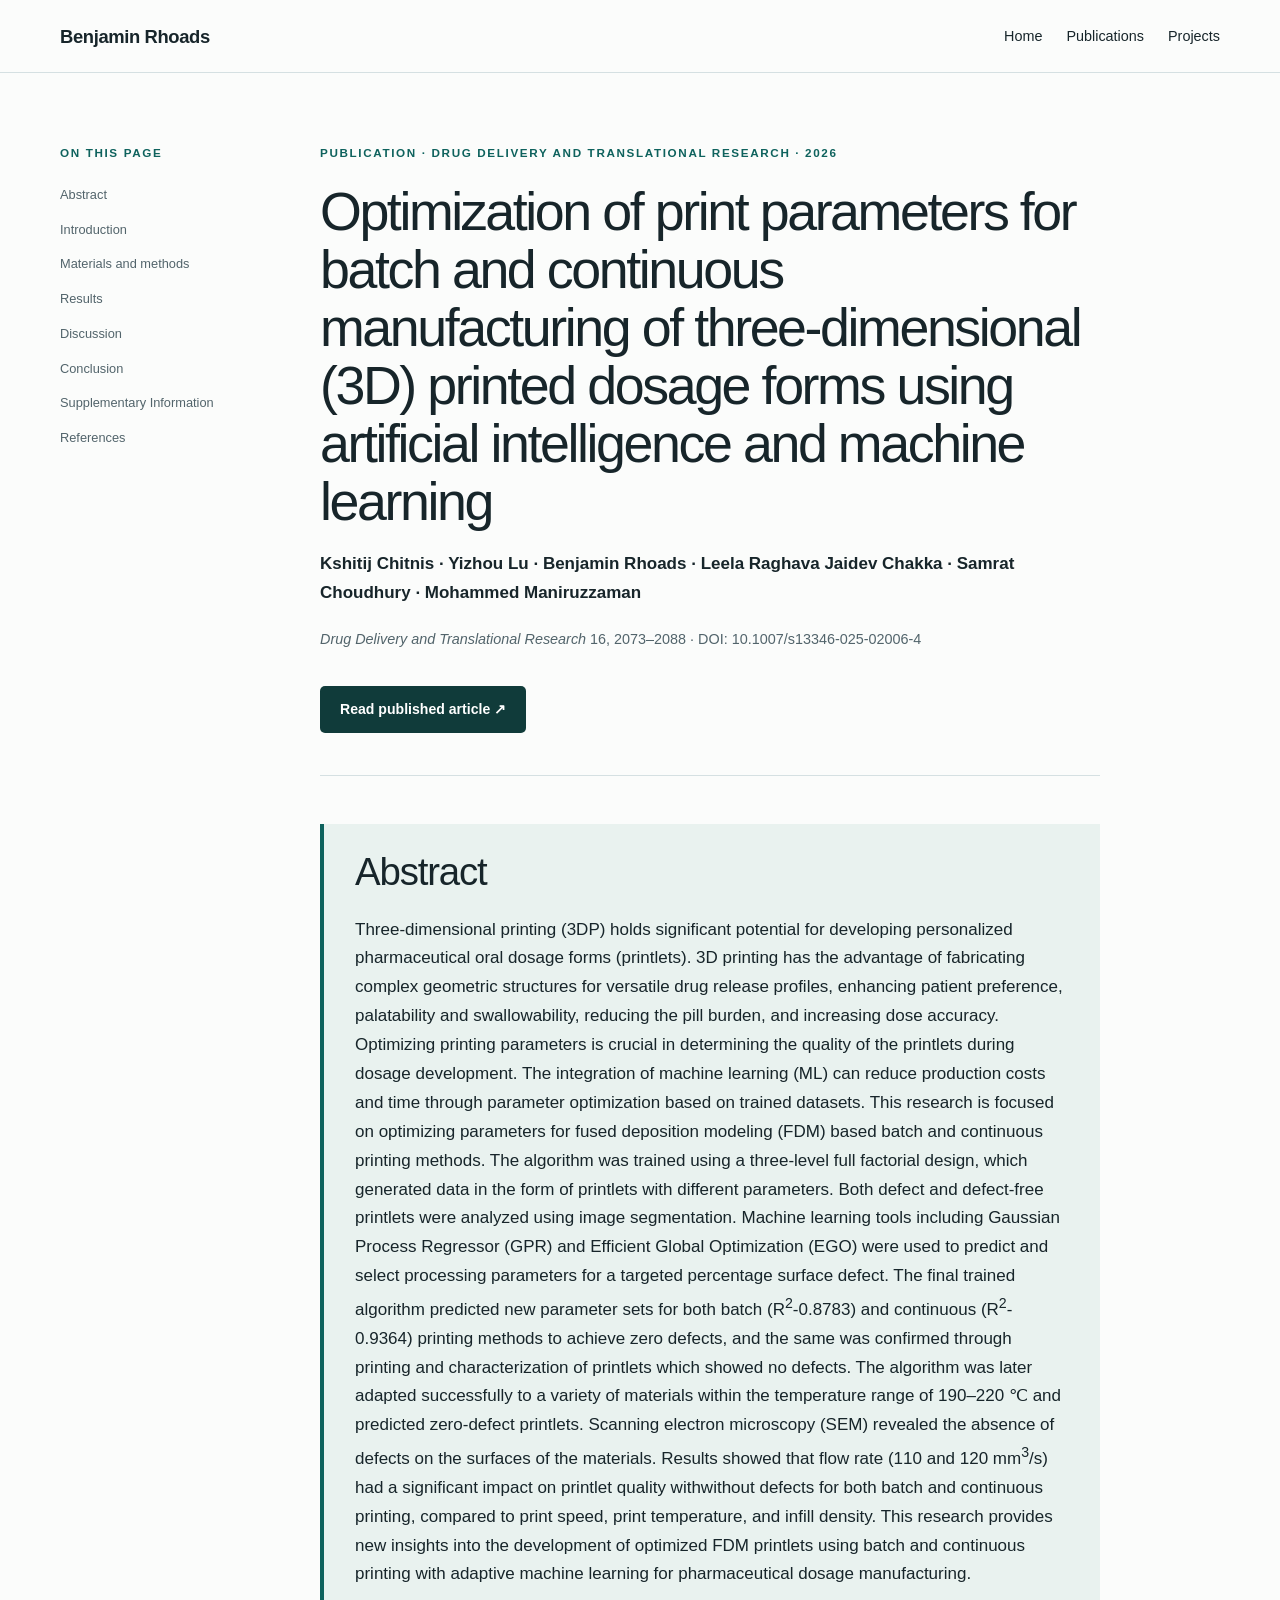
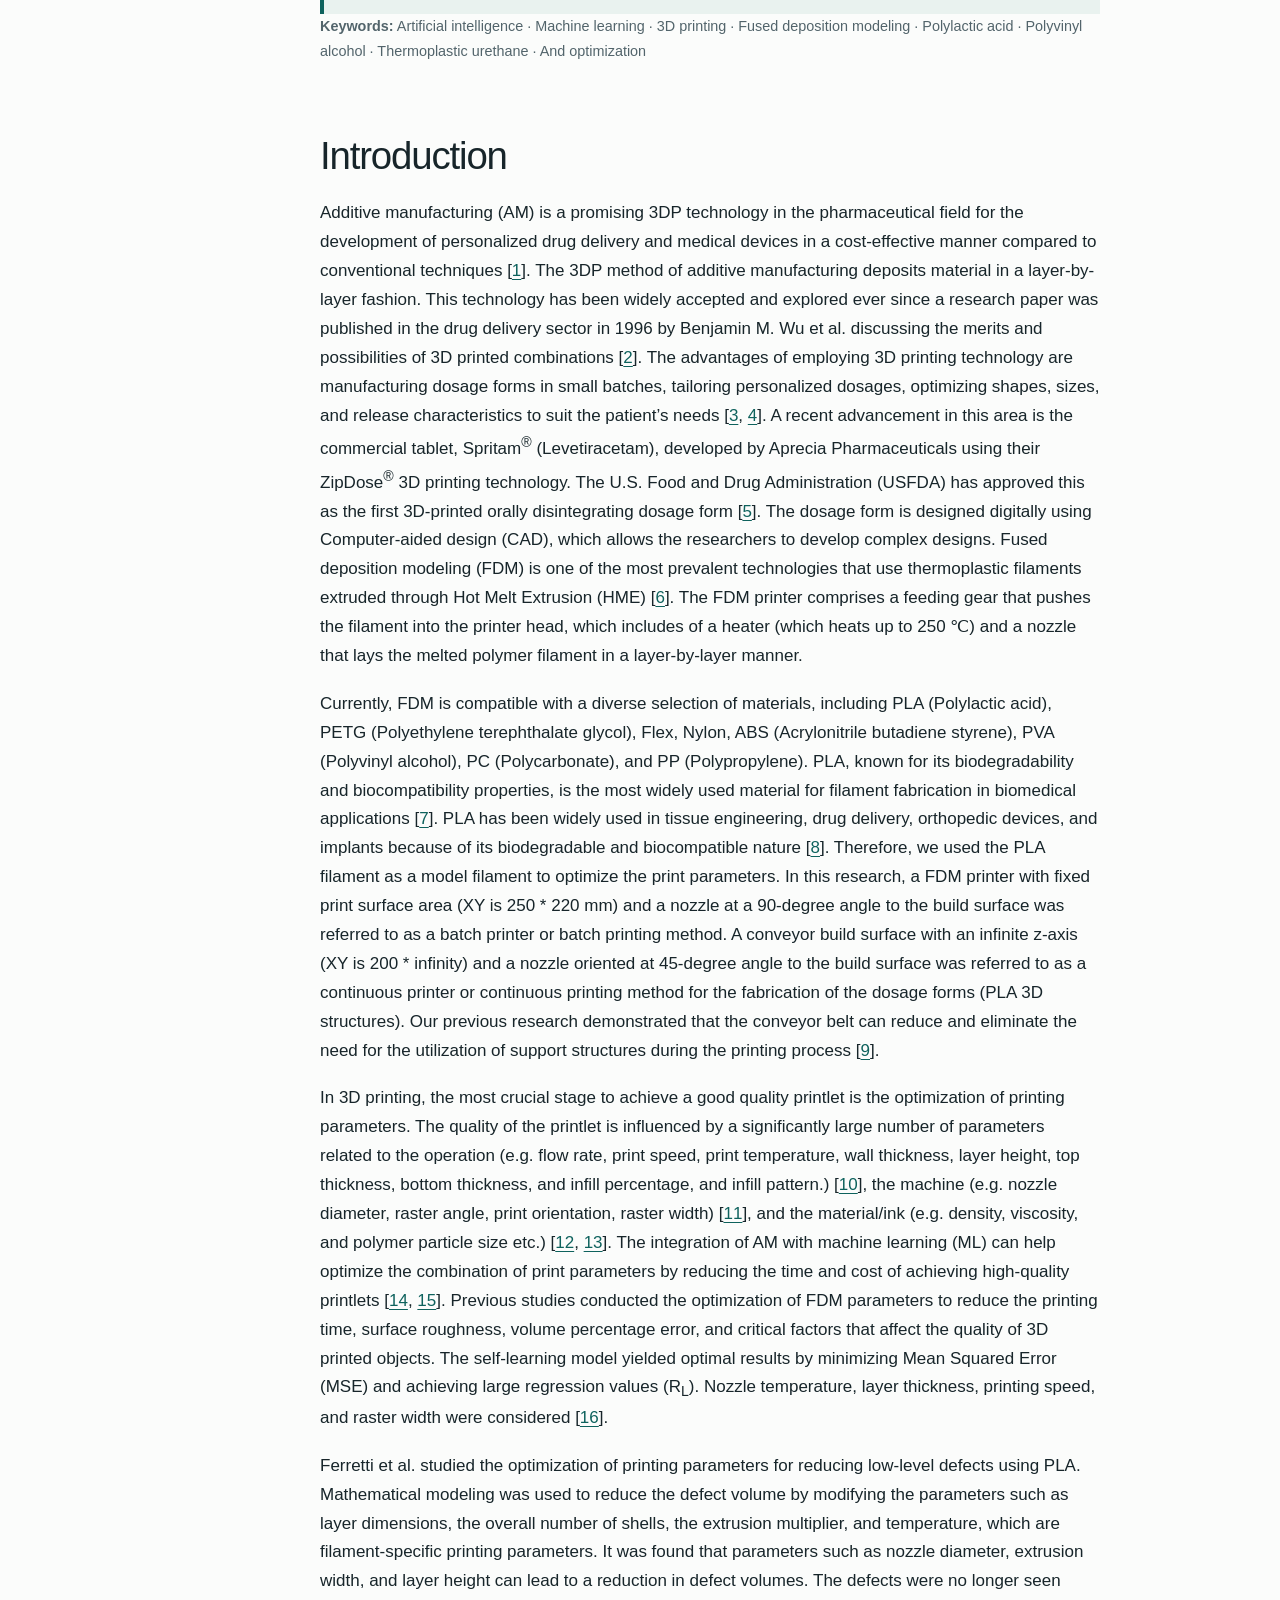
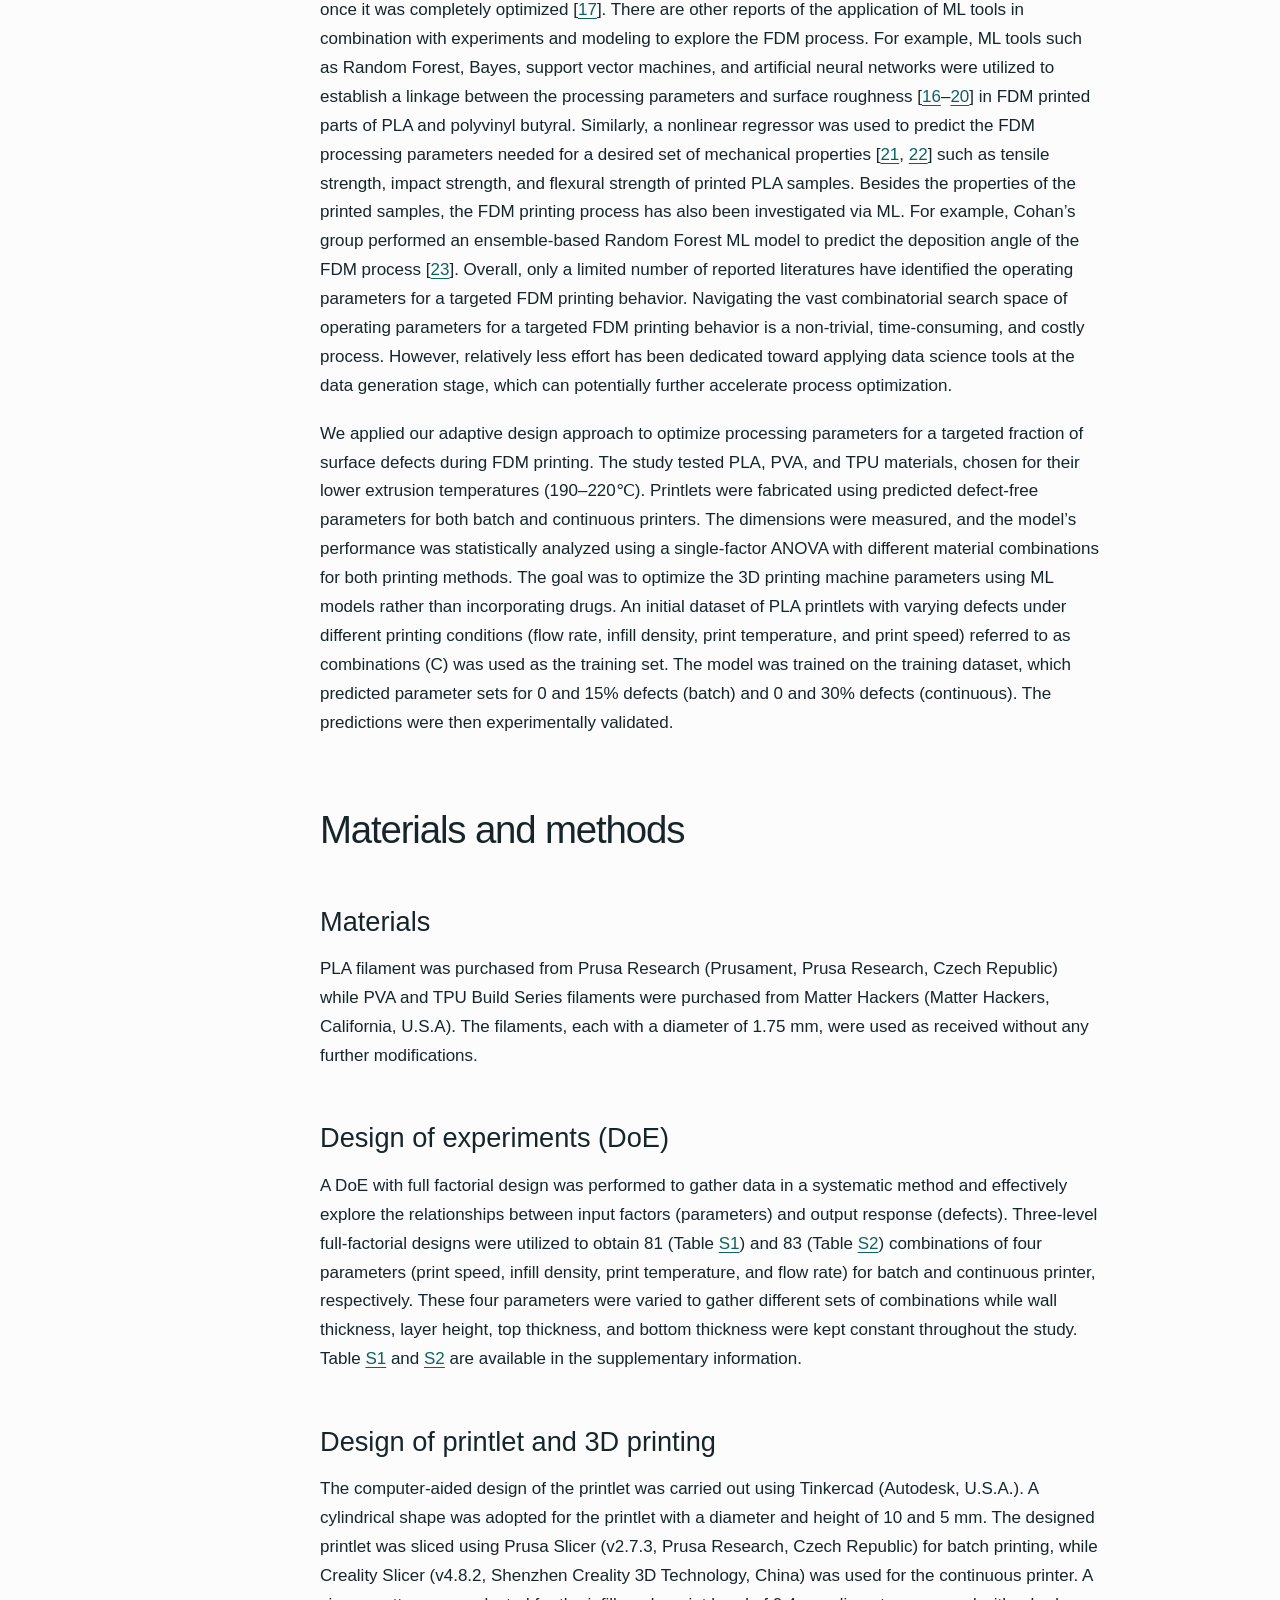
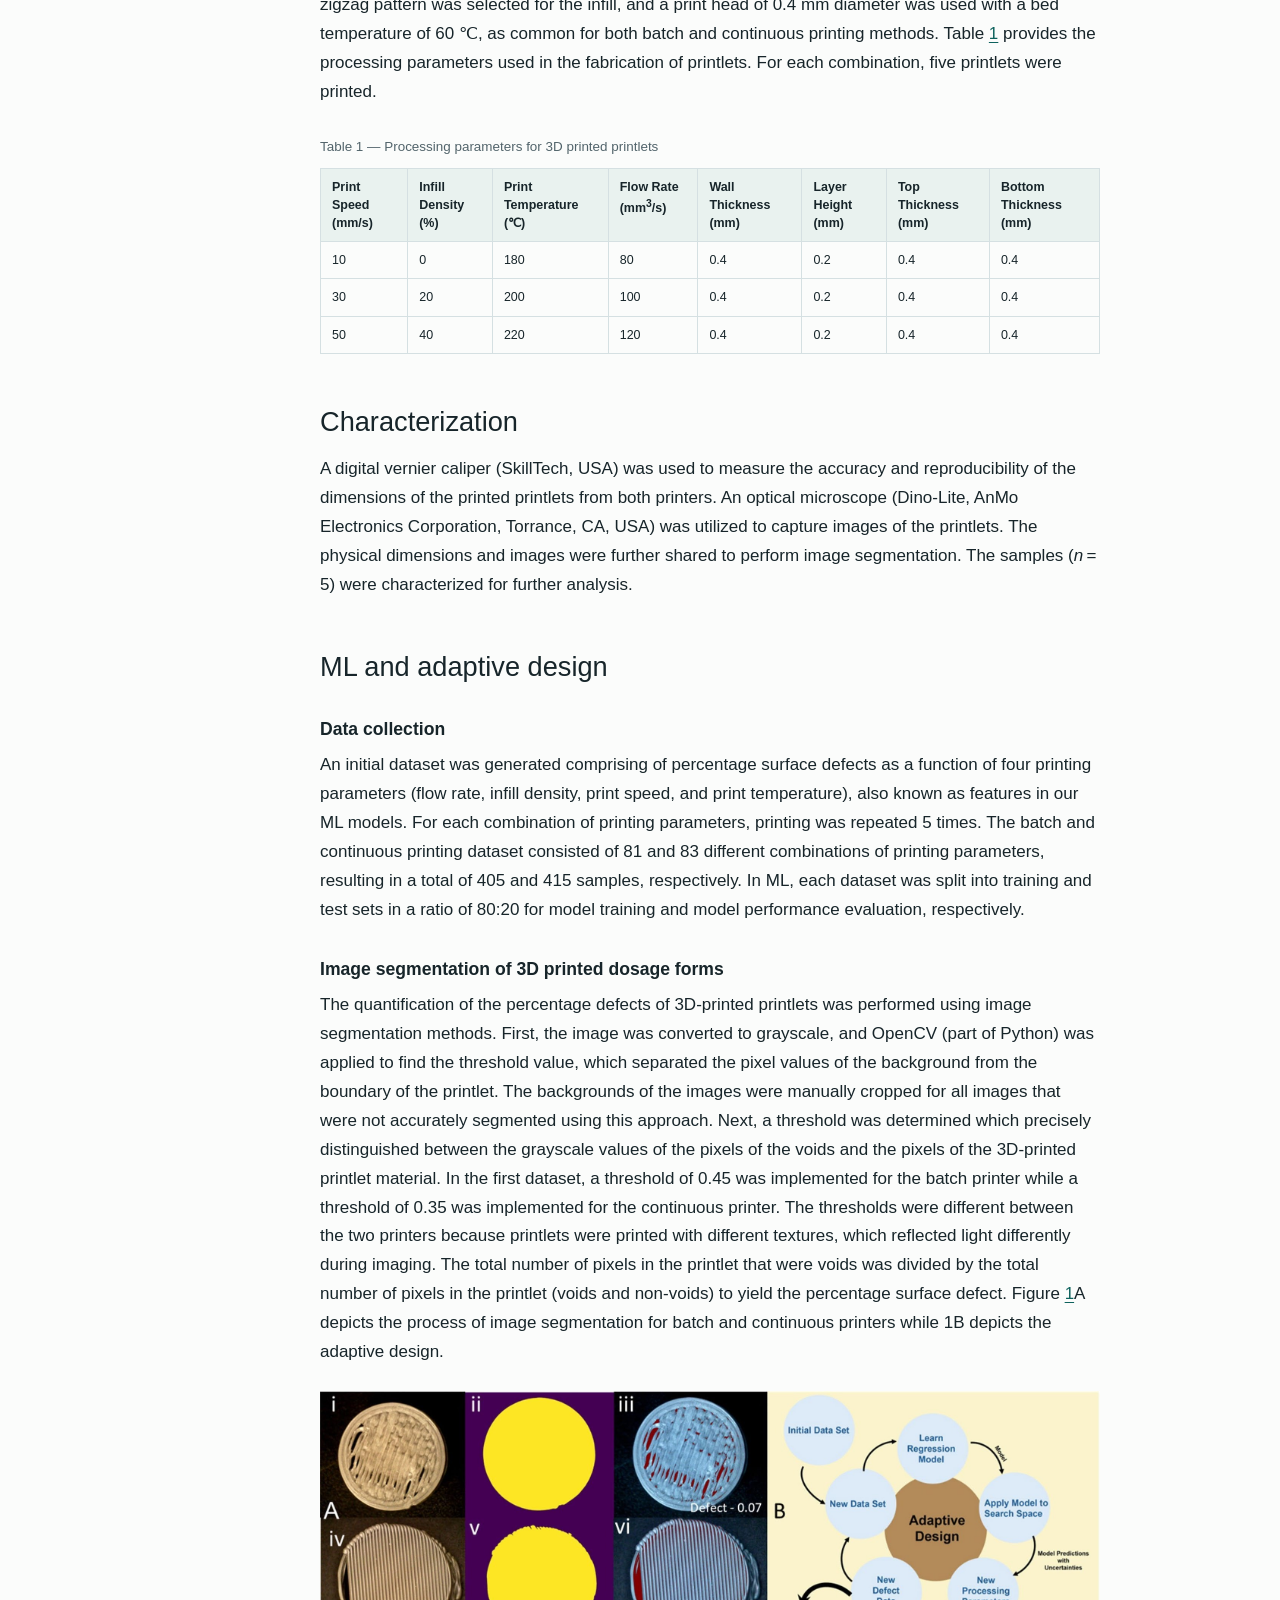
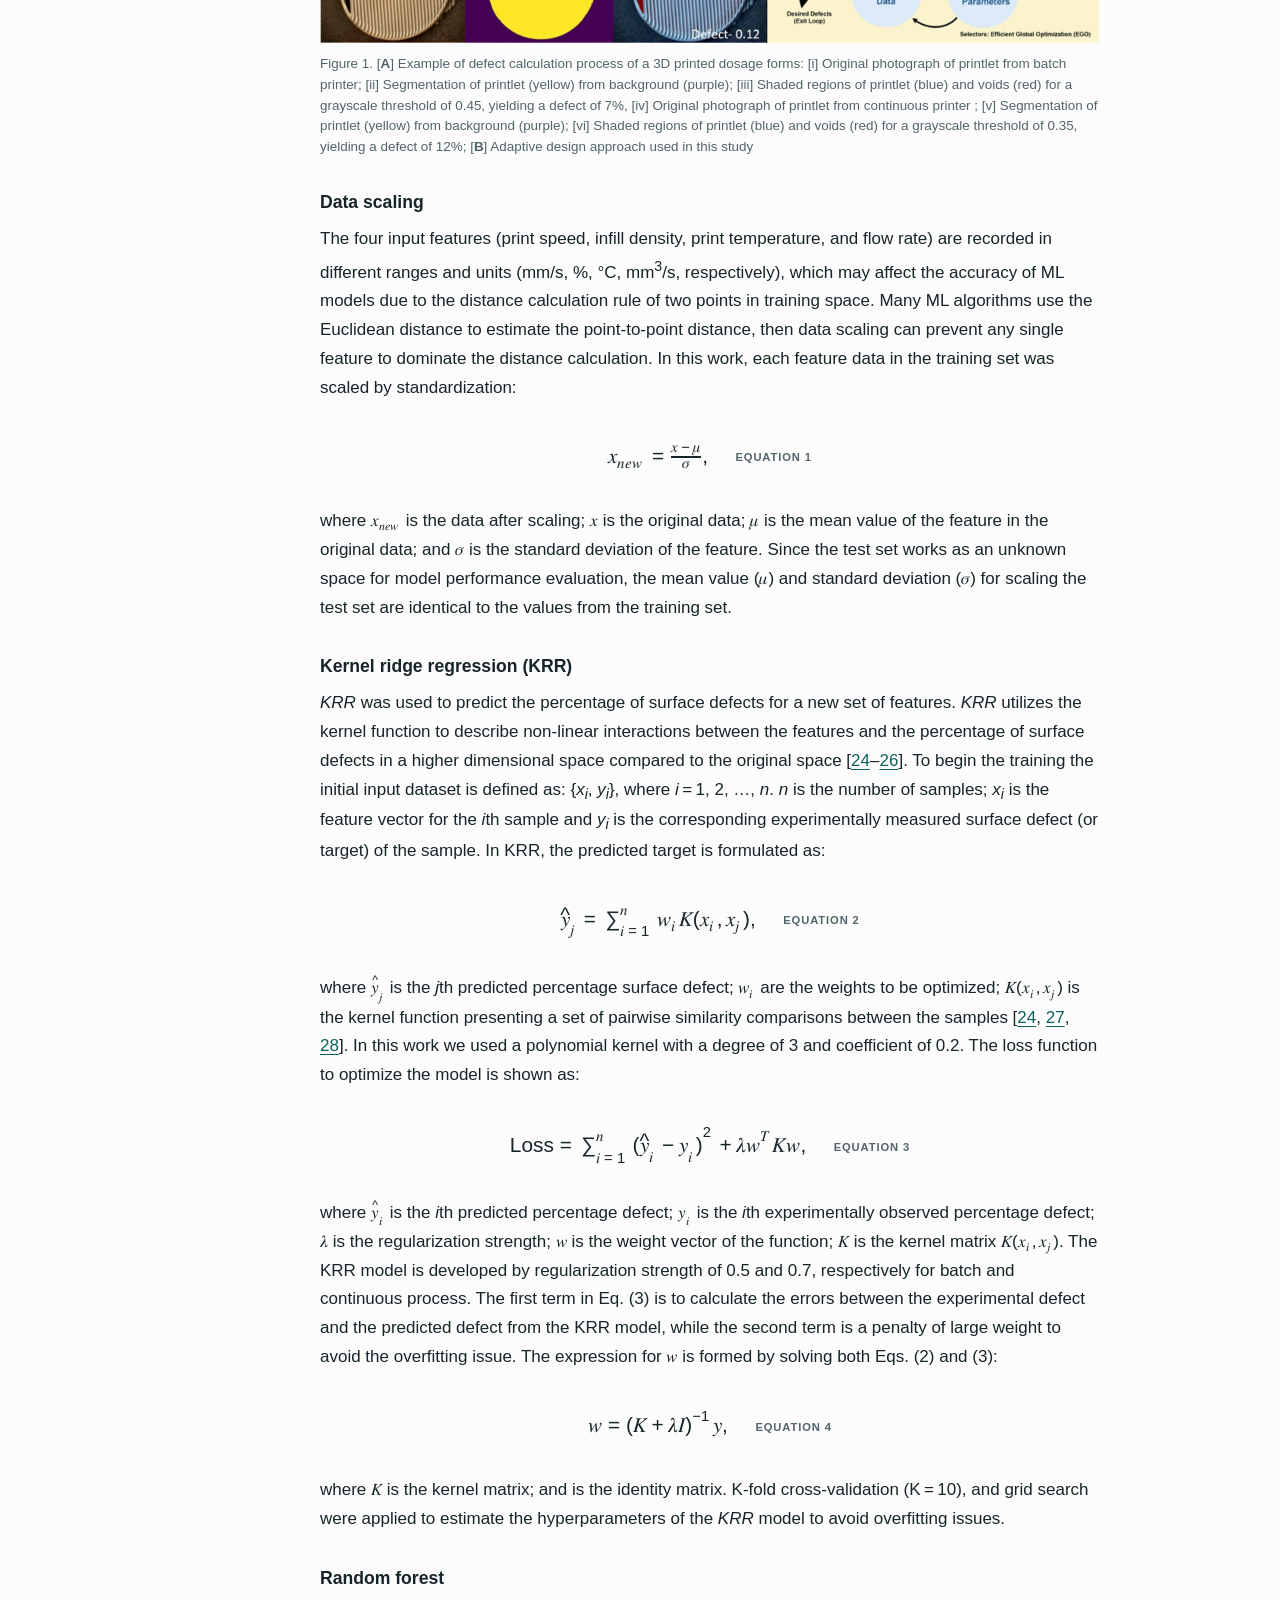
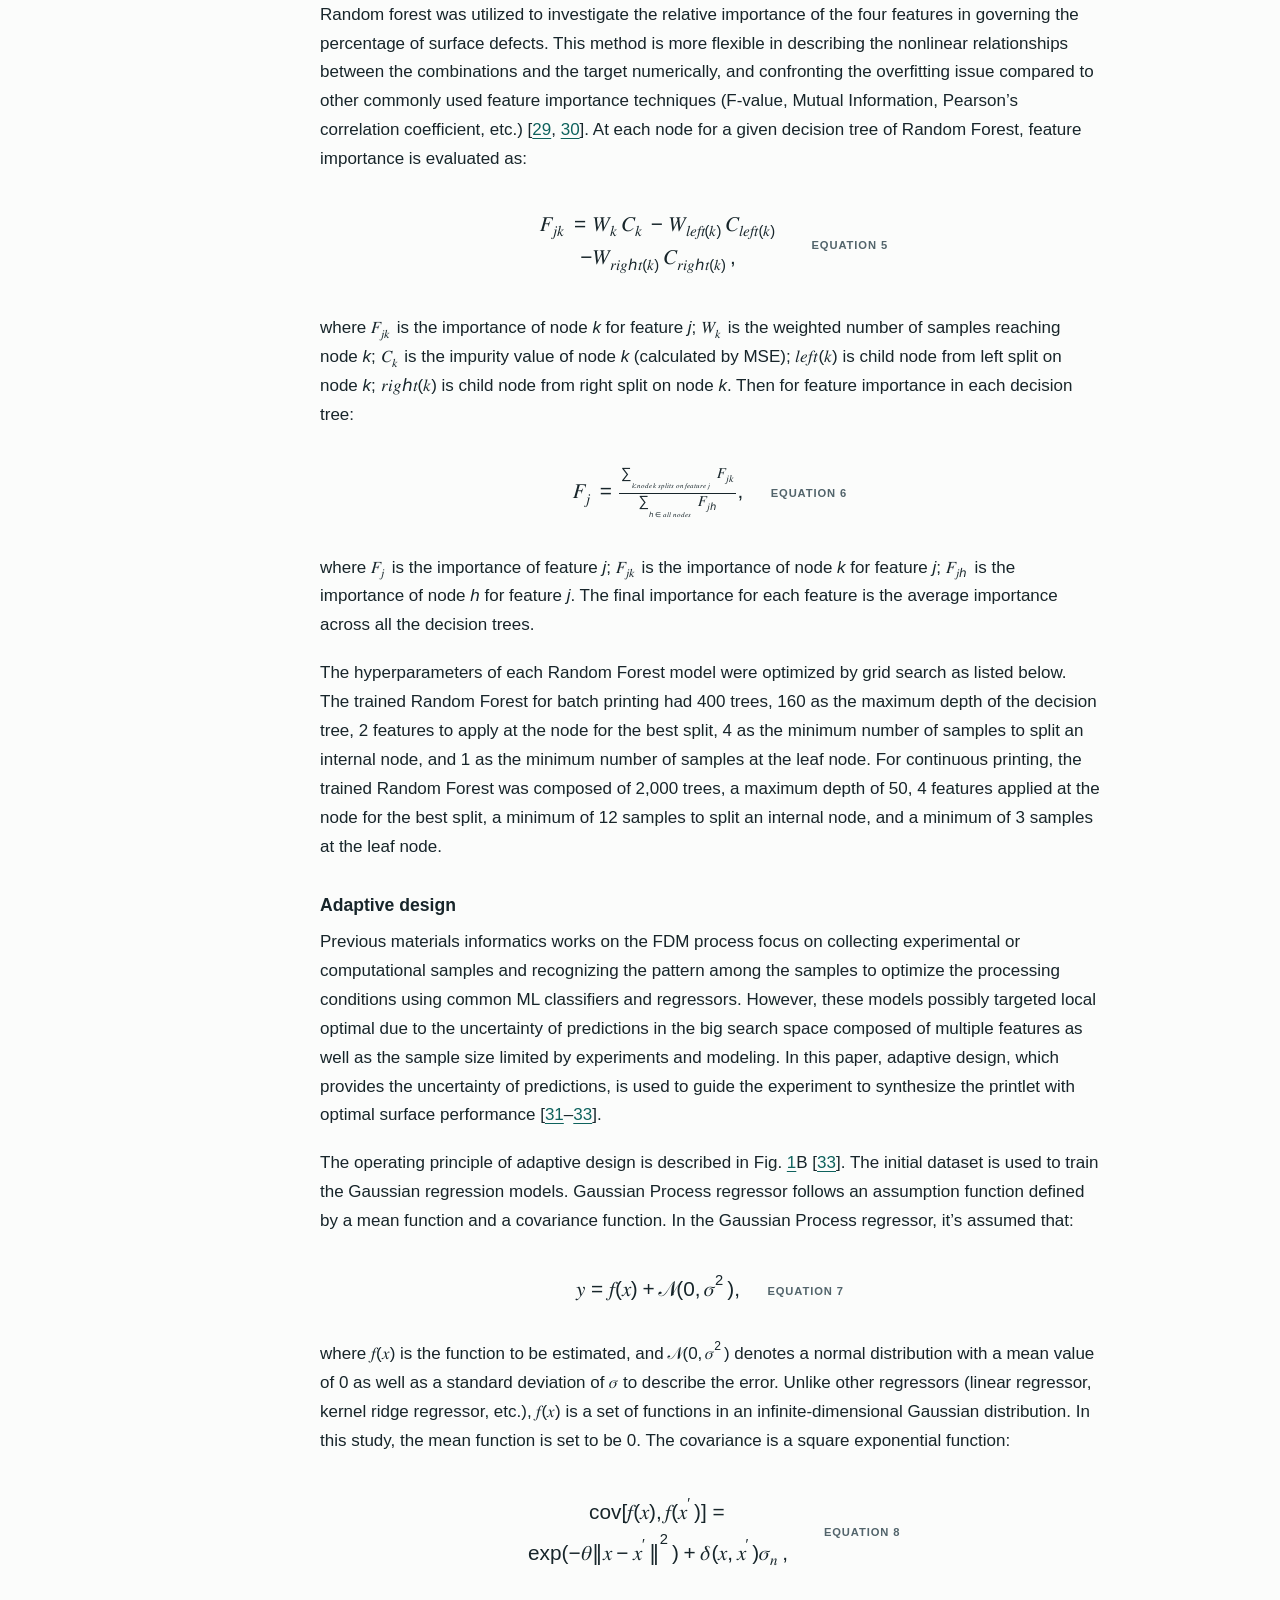
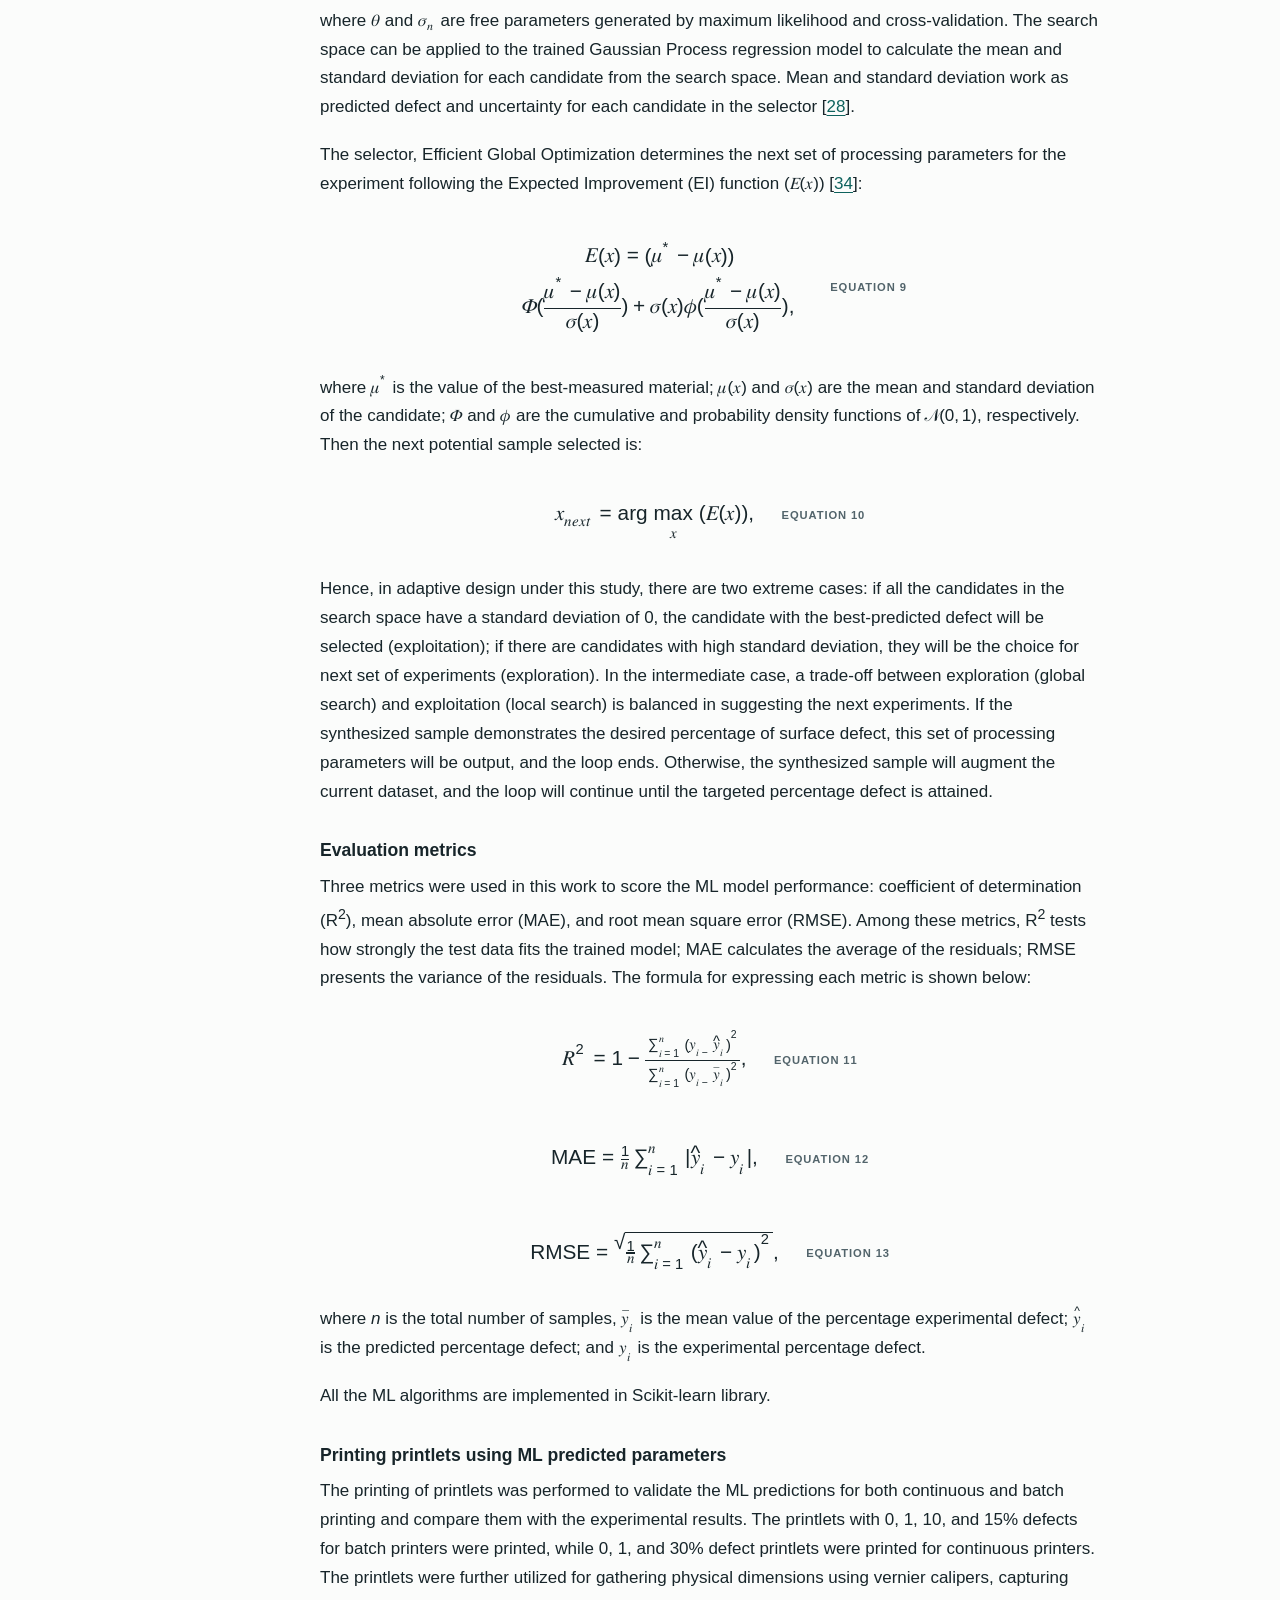
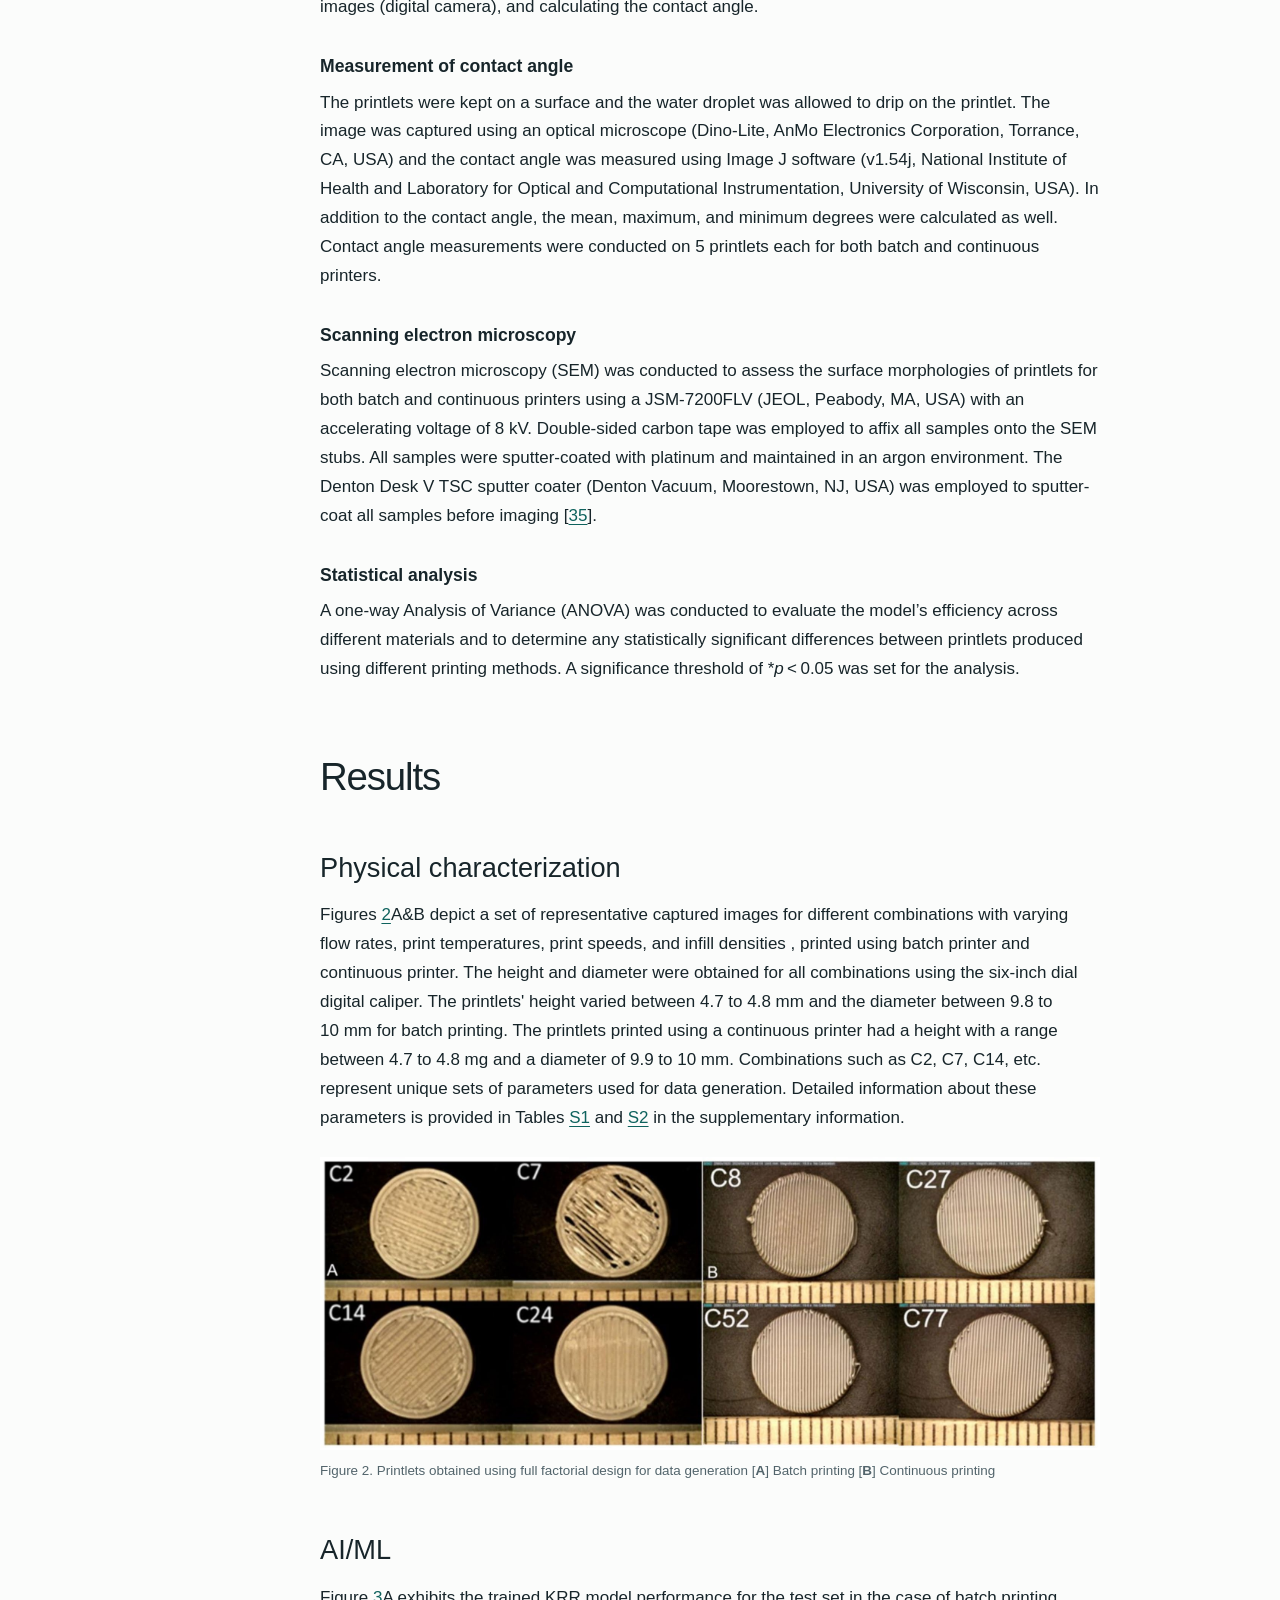
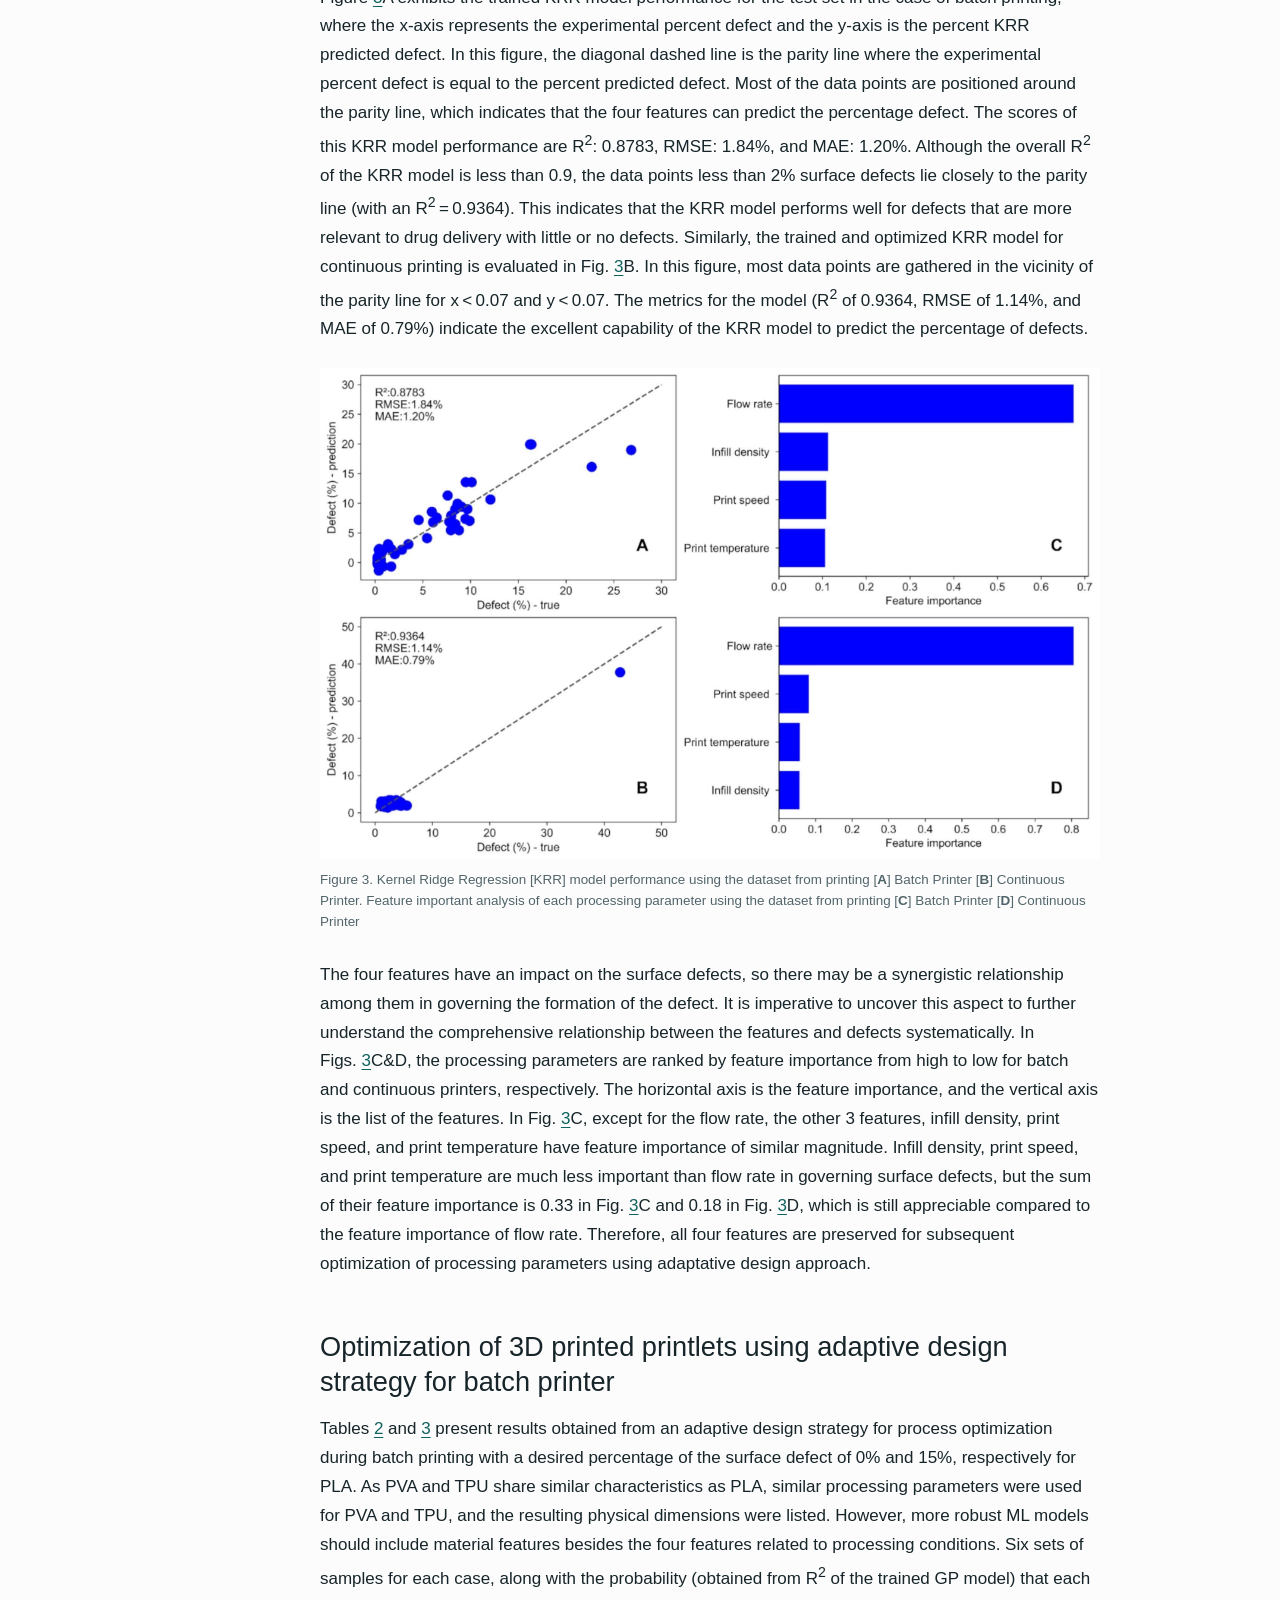
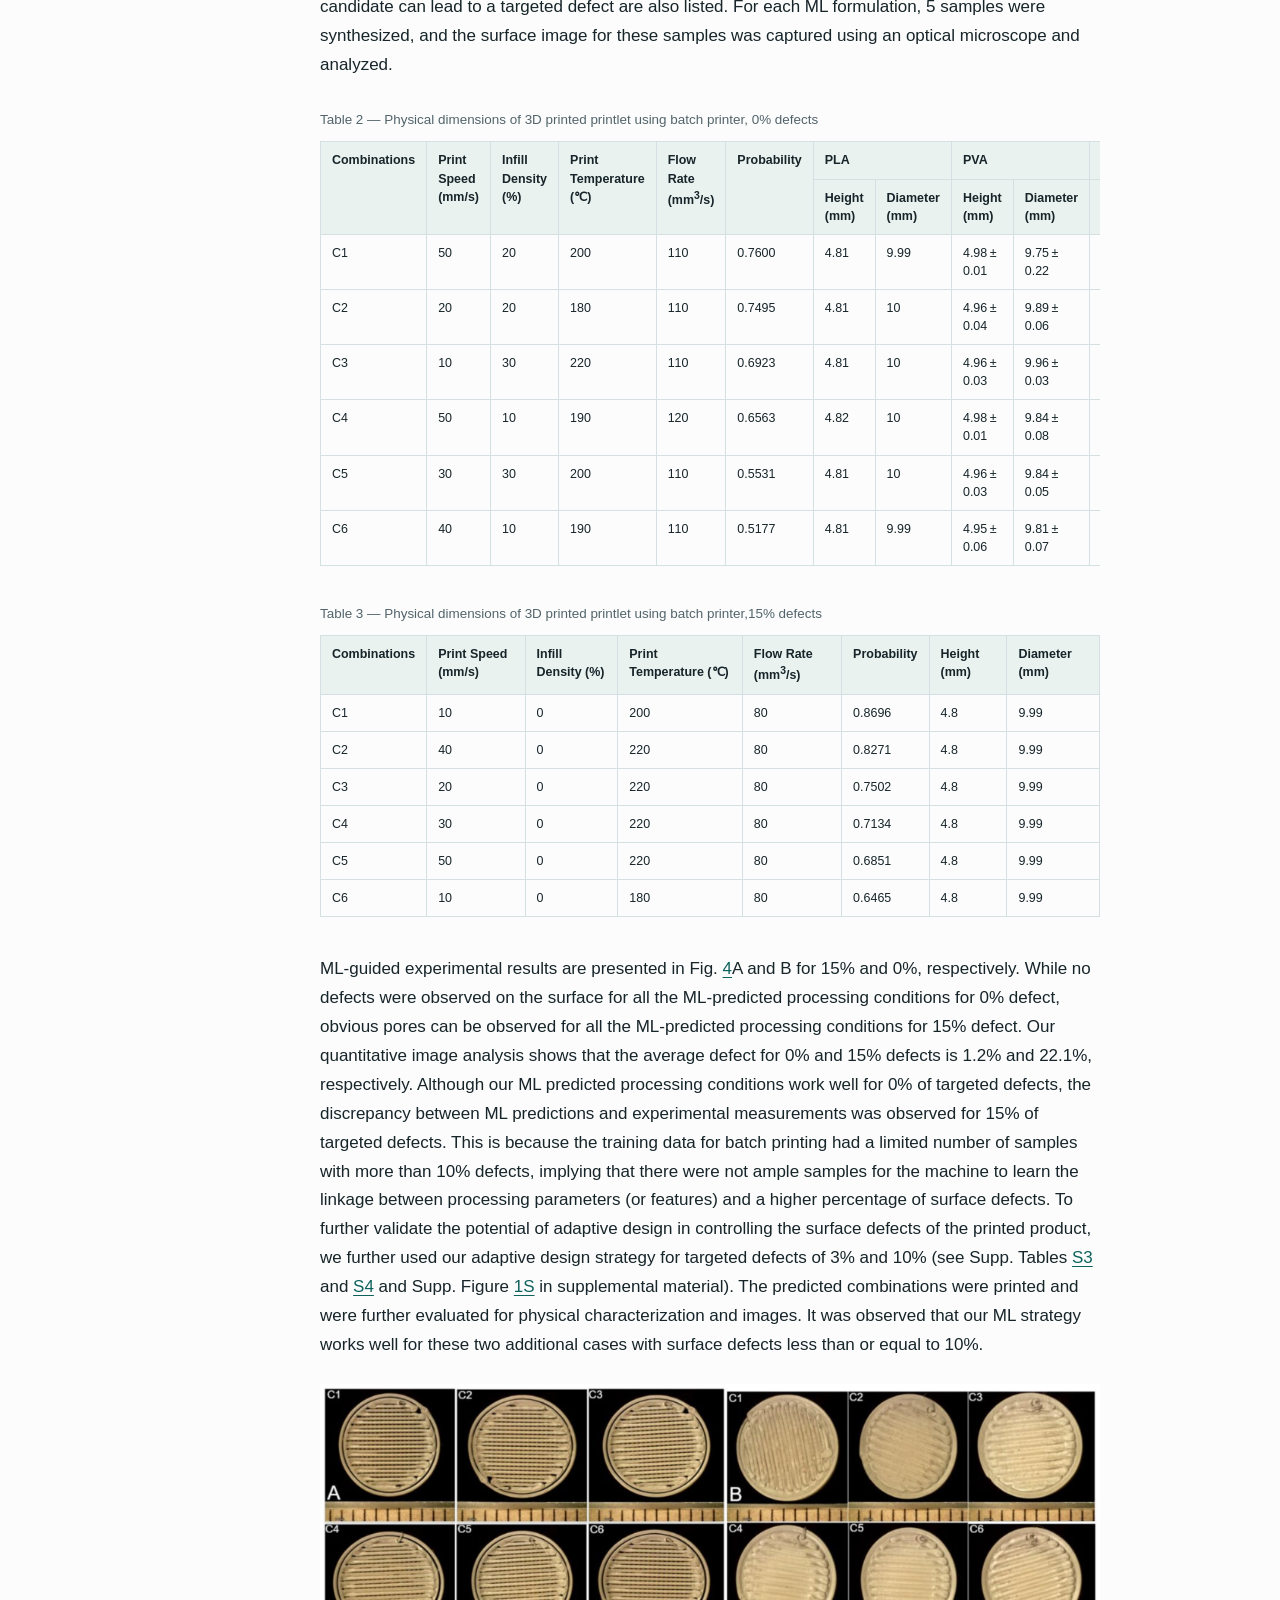
==== commit 5f3096d6: "Tighten publication figures and correct paper text" ====
--- a/bioprinting-paper.html
+++ b/bioprinting-paper.html
@@ -4,7 +4,7 @@
   <meta charset="utf-8"><meta name="viewport" content="width=device-width,initial-scale=1">
   <meta name="description" content="Full published research article on AI and machine learning for 3D printed pharmaceutical dosage forms by Benjamin Rhoads and collaborators.">
   <title>Optimization of print parameters for batch and continuous manufacturing of three-dimensional (3D) printed dosage forms using artificial intelligence and machine learning | Benjamin Rhoads</title>
-  <link rel="stylesheet" href="style.css?v=20260922-publications">
+  <link rel="stylesheet" href="style.css?v=20260922-figure-spacing">
 </head>
 <body>
   <a class="skip-link" href="#main">Skip to content</a>
--- a/style.css
+++ b/style.css
@@ -46,13 +46,19 @@
 /* Featured figures on the homepage */
 .home-hero{display:grid;grid-template-columns:minmax(0,1fr) minmax(0,1.05fr);align-items:center;gap:54px;min-height:430px}
 .home-hero .home-intro{padding:0}
+.home-about{display:grid;grid-template-columns:180px minmax(0,1fr);align-items:start;gap:24px}
+.home-about p{margin:0}
+.home-headshot{display:block;width:180px;height:230px;object-fit:cover;object-position:center 28%}
 .featured-work{min-width:0;padding:0}
-.featured-work h2{font:600 1.45rem/1.3 Calibri,Carlito,"Segoe UI",Arial,sans-serif;margin:0 0 18px}
+.carousel-stage{display:grid;grid-template-columns:24px minmax(0,1fr) 24px;align-items:center;gap:6px}
+.carousel-arrow{width:24px;height:40px;padding:0;border:0;background:transparent;color:var(--muted);font:400 24px/1 Calibri,Carlito,"Segoe UI",Arial,sans-serif;cursor:pointer}
+.carousel-arrow:hover{color:var(--teal)}
+.carousel-arrow:focus-visible{outline:3px solid #f0a546;outline-offset:2px}
 .featured-figure{margin:0}
 .featured-figure a{display:block;border:1px solid var(--line);background:#fff;height:260px}
 .featured-figure a:hover{border-color:var(--teal)}
 .featured-figure img{display:block;width:100%;height:100%;object-fit:contain;padding:10px}
-.featured-figure figcaption{font-size:.88rem;color:var(--muted);margin-top:10px;min-height:2.6em}
+.carousel-note{font-size:.88rem;color:var(--muted);text-align:center;margin:10px 0 0}
 .carousel-dots{display:flex;justify-content:center;gap:4px;margin-top:8px}
 .carousel-dot{display:grid;place-items:center;width:34px;height:34px;padding:0;border:0;background:transparent;cursor:pointer}
 .carousel-dot::before{content:"";display:block;width:10px;height:10px;border-radius:50%;background:#aab7b8}
@@ -76,3 +82,10 @@
 @media(max-width:600px){.featured-figure img{height:255px;padding:8px}.listing-page .header-inner{align-items:flex-start;flex-direction:column;padding:17px 0;gap:10px}.listing-main{padding-top:35px}}
 @media(max-width:800px){.home-hero{grid-template-columns:1fr;gap:32px;min-height:0}.featured-work{max-width:650px}.home-profiles{margin-top:35px}}
 @media(max-width:600px){.featured-figure a{height:220px}.featured-figure img{height:100%;padding:8px}}
+@media(max-width:540px){.home-about{grid-template-columns:1fr;gap:18px}.home-headshot{width:180px;height:230px}}
+
+/* Article figures keep their intrinsic proportions, including when a source supplies dimensions. */
+.paper figure{margin:24px 0 28px}
+.paper figure img{width:auto;height:auto}
+.supplemental-list{margin:16px 0 28px;padding-left:26px}
+.supplemental-list li{margin:8px 0;font-weight:400}
